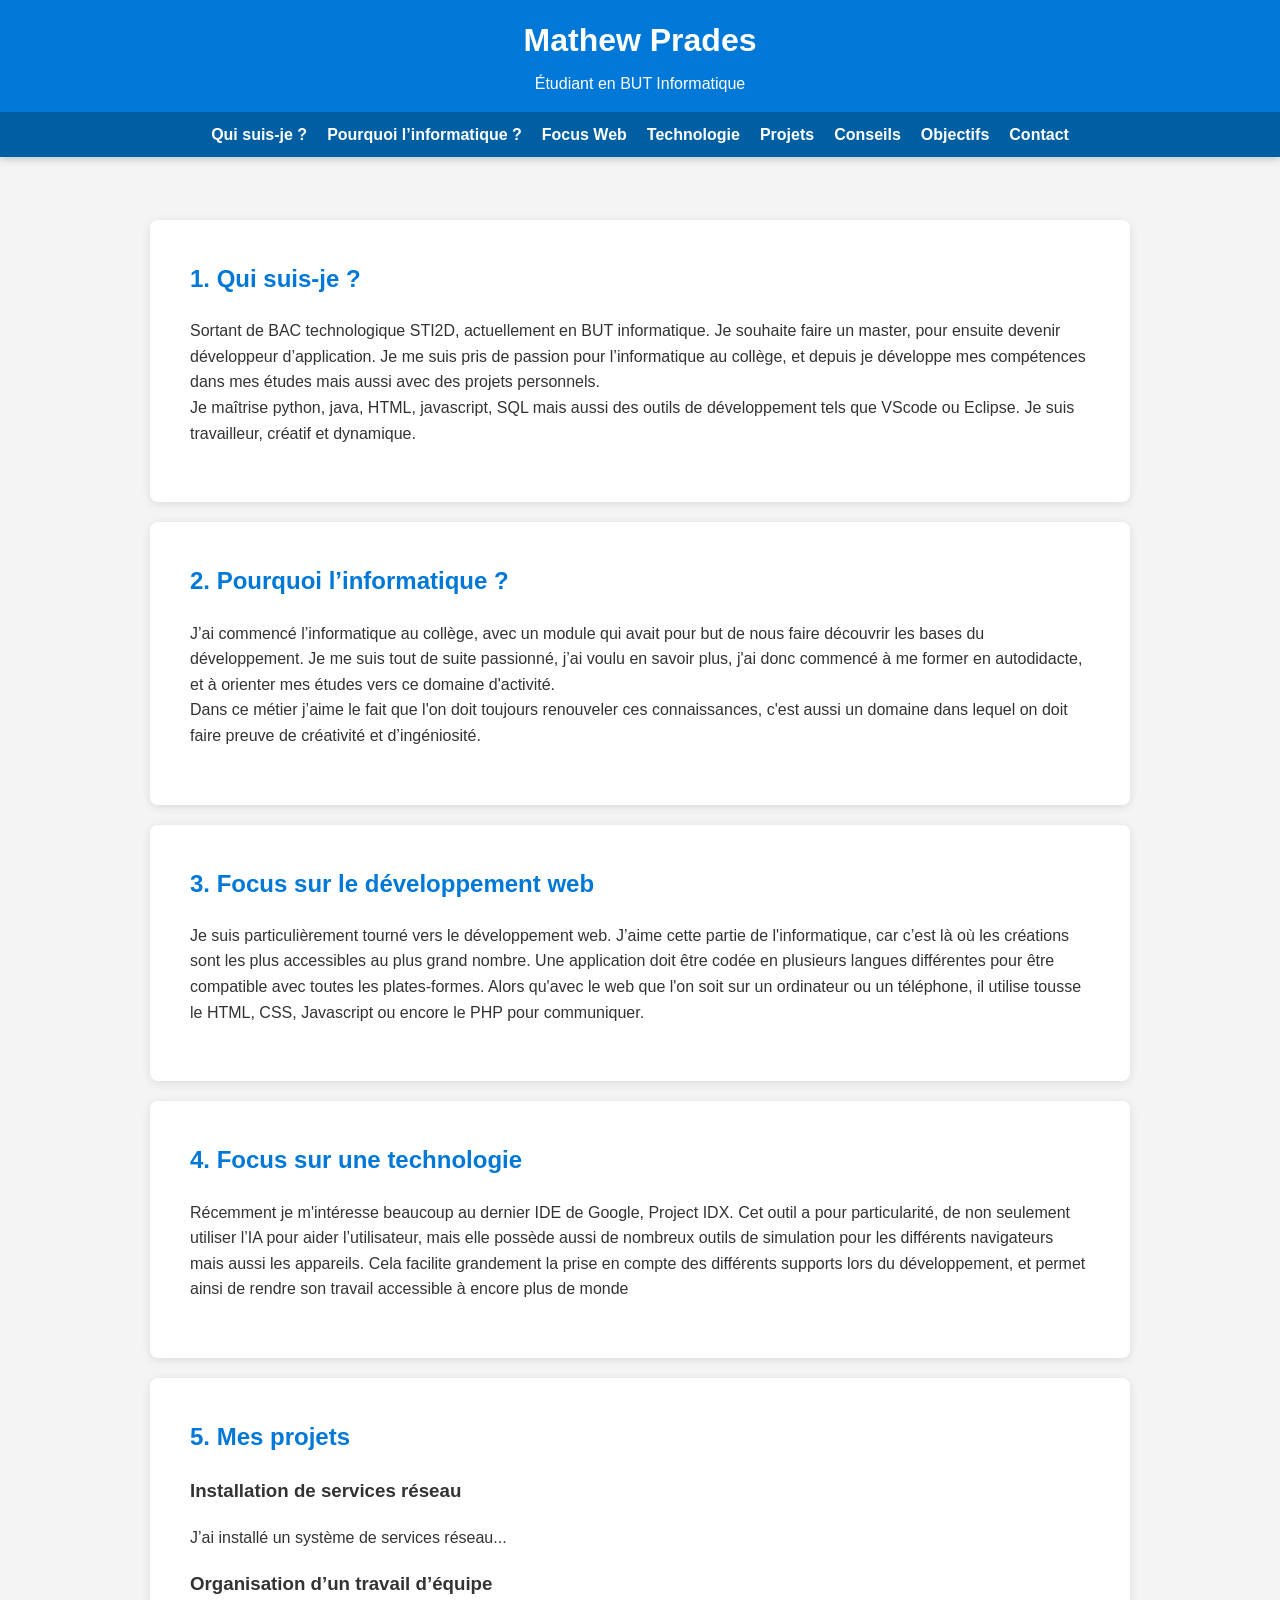
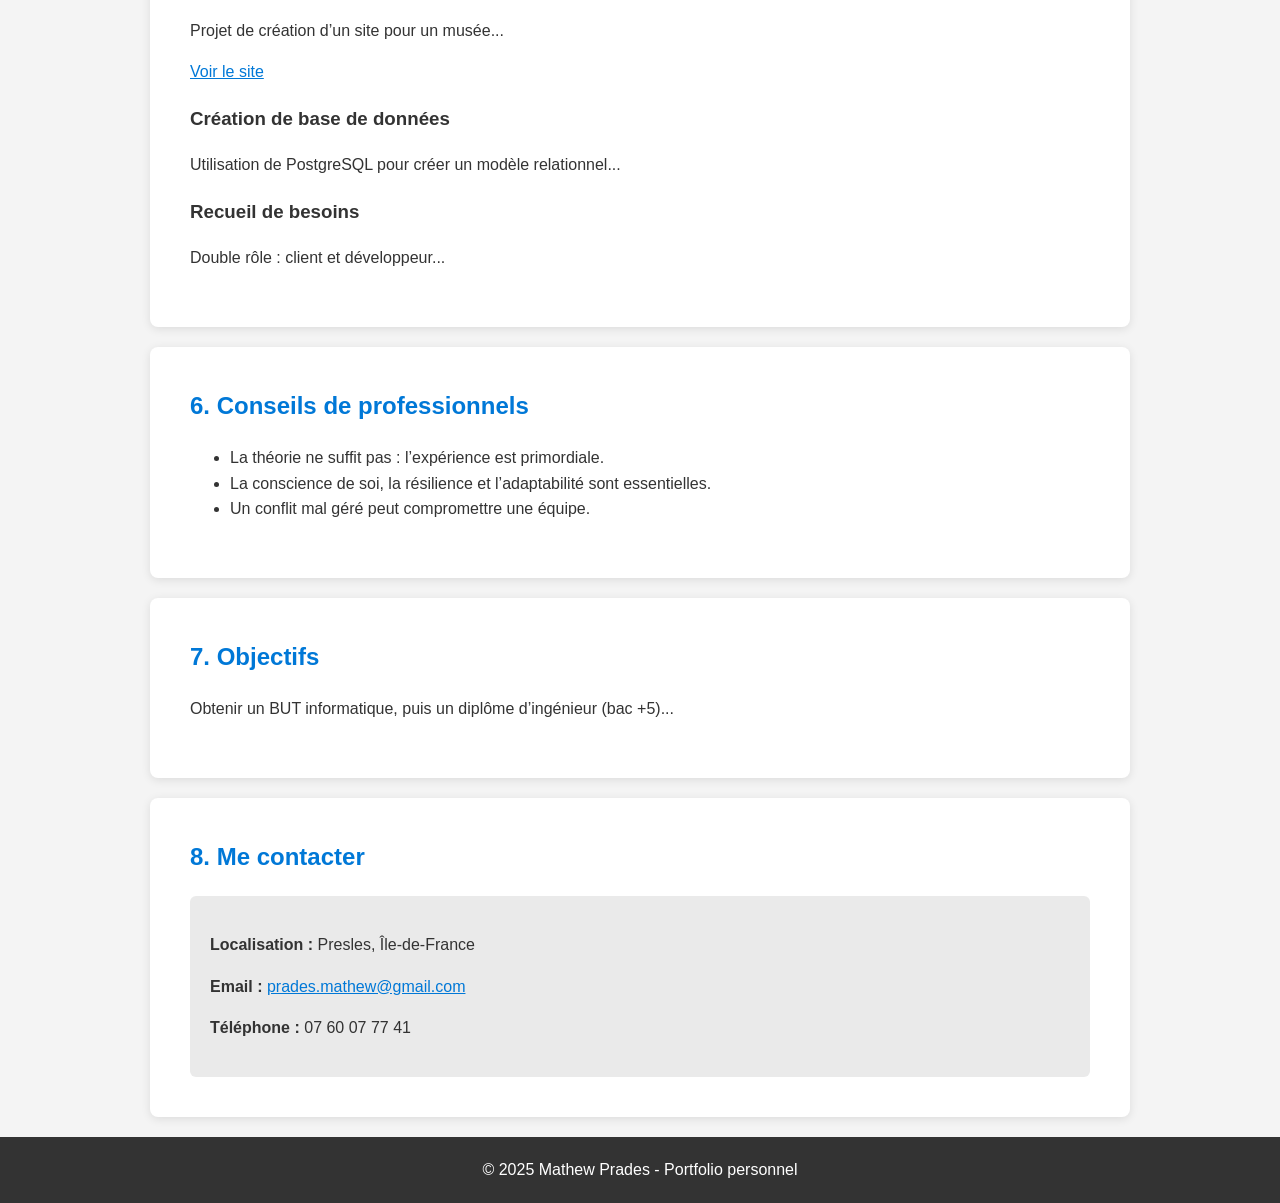
==== index.html @ 4c9b55fb "ajout de text complet" ====
<!DOCTYPE html>
<html lang="fr">
<head>
  <meta charset="UTF-8" />
  <meta name="viewport" content="width=device-width, initial-scale=1" />
  <title>Portfolio - Mathew Prades</title>
  <link rel="stylesheet" href="style.css" />
</head>
<body>

  <header>
    <div class="header-top">
      <h1>Mathew Prades</h1>
      <p>Étudiant en BUT Informatique</p>
      <button class="menu-toggle" aria-label="Menu">&#9776;</button>
    </div>

    <nav id="navbar">
      <ul>
        <li><a href="#qui">Qui suis-je ?</a></li>
        <li><a href="#pourquoi">Pourquoi l’informatique ?</a></li>
        <li><a href="#web">Focus Web</a></li>
        <li><a href="#tech">Technologie</a></li>
        <li><a href="#projets">Projets</a></li>
        <li><a href="#conseils">Conseils</a></li>
        <li><a href="#objectifs">Objectifs</a></li>
        <li><a href="#contact">Contact</a></li>
      </ul>
    </nav>
  </header>

  <main>
    <section id="qui">
      <h2>1. Qui suis-je ?</h2>
      <p>Sortant de BAC technologique STI2D, actuellement en BUT informatique. Je souhaite faire un
        master, pour ensuite devenir développeur d’application. Je me suis pris de passion pour l’informatique au
        collège, et depuis je développe mes compétences dans mes études mais aussi avec des projets personnels. <br>
        Je maîtrise python, java, HTML, javascript, SQL mais aussi des outils de développement tels que VScode
        ou Eclipse. Je suis travailleur, créatif et dynamique.
      </p>
    </section>

    <section id="pourquoi">
      <h2>2. Pourquoi l’informatique ?</h2>
      <p>J’ai commencé l’informatique au
        collège, avec un module qui avait
        pour but de nous faire découvrir les
        bases du développement. Je me suis
        tout de suite passionné, j’ai voulu en
        savoir plus, j'ai donc commencé à
        me former en autodidacte, et à
        orienter mes études vers ce domaine
        d'activité. <br>
        Dans ce métier j’aime le fait que l'on
        doit 
        toujours 
        renouveler 
        ces
        connaissances, c'est aussi un
        domaine dans lequel on doit faire
        preuve de créativité et d’ingéniosité.
      </p>
    </section>

    <section id="web">
      <h2>3. Focus sur le développement web</h2>
      <p> Je suis particulièrement tourné vers
        le développement web. J’aime cette
        partie de l'informatique, car c’est là
        où les créations sont les plus
        accessibles au plus grand nombre.
        Une application doit être codée en
        plusieurs langues différentes pour
        être compatible avec toutes les
        plates-formes. Alors qu'avec le web
        que l'on soit sur un ordinateur ou un
        téléphone, il utilise tousse le HTML,
        CSS, Javascript ou encore le PHP
        pour communiquer.
      </p>
    </section>

    <section id="tech">
      <h2>4. Focus sur une technologie</h2>
      <p>Récemment je m'intéresse beaucoup
        au dernier IDE de Google, Project
        IDX. Cet outil a pour particularité, de
        non seulement utiliser l’IA pour aider
        l’utilisateur, mais elle possède aussi
        de nombreux outils de simulation
        pour les différents navigateurs mais
        aussi les appareils. Cela facilite
        grandement la prise en compte des
        différents 
        supports 
        lors 
        du
        développement, et permet ainsi de
        rendre son travail accessible à
        encore plus de monde
      </p>
    </section>

    <section id="projets">
      <h2>5. Mes projets</h2>
      <h3>Installation de services réseau</h3>
      <p>J’ai installé un système de services réseau...</p>

      <h3>Organisation d’un travail d’équipe</h3>
      <p>Projet de création d’un site pour un musée...</p>
      <p><a href="https://drive.google.com/drive/folders/1Tl2NzquILUD08sYDD-82TFJaIE38S0dp?usp=drive_link" target="_blank">Voir le site</a></p>

      <h3>Création de base de données</h3>
      <p>Utilisation de PostgreSQL pour créer un modèle relationnel...</p>

      <h3>Recueil de besoins</h3>
      <p>Double rôle : client et développeur...</p>
    </section>

    <section id="conseils">
      <h2>6. Conseils de professionnels</h2>
      <ul>
        <li>La théorie ne suffit pas : l’expérience est primordiale.</li>
        <li>La conscience de soi, la résilience et l’adaptabilité sont essentielles.</li>
        <li>Un conflit mal géré peut compromettre une équipe.</li>
      </ul>
    </section>

    <section id="objectifs">
      <h2>7. Objectifs</h2>
      <p>Obtenir un BUT informatique, puis un diplôme d’ingénieur (bac +5)...</p>
    </section>

    <section id="contact">
      <h2>8. Me contacter</h2>
      <div class="contact">
        <p><strong>Localisation :</strong> Presles, Île-de-France</p>
        <p><strong>Email :</strong> <a href="mailto:prades.mathew@gmail.com">prades.mathew@gmail.com</a></p>
        <p><strong>Téléphone :</strong> 07 60 07 77 41</p>
      </div>
    </section>
  </main>

  <footer>
    &copy; 2025 Mathew Prades - Portfolio personnel
  </footer>

  <script src="script.js"></script>
</body>
</html>
---- style.css ----
/* Reset base */
body {
  font-family: 'Segoe UI', sans-serif;
  line-height: 1.6;
  margin: 0;
  padding: 0;
  background: #f4f4f4;
  color: #333;
}

/* Fixed header */
header {
  position: fixed;
  top: 0;
  left: 0;
  right: 0;
  background: #0078D7;
  color: white;
  z-index: 1000;
  box-shadow: 0 2px 8px rgba(0,0,0,0.2);
}

.header-top {
  padding: 15px 40px 5px;
  text-align: center;
}

header h1 {
  margin: 0;
  font-size: 2em;
}

header p {
  margin: 5px 0 10px;
  font-size: 1em;
}

/* Navigation */
nav {
  background: #005fa3;
  padding: 10px 0;
}

nav ul {
  list-style: none;
  margin: 0;
  padding: 0 40px;
  display: flex;
  flex-wrap: wrap;
  gap: 20px;
  justify-content: center;
}

nav ul li a {
  color: white;
  text-decoration: none;
  font-weight: bold;
}

/* Ensure space under fixed header */
main {
  padding-top: 200px;
}

/* Content Sections */
section {
  padding: 40px;
  background: white;
  margin: 20px auto;
  max-width: 900px;
  box-shadow: 0 2px 10px rgba(0,0,0,0.1);
  border-radius: 8px;
}

section h2 {
  color: #0078D7;
  margin-top: 0;
}

footer {
  text-align: center;
  padding: 20px;
  background: #333;
  color: white;
}

.contact {
  background: #eaeaea;
  padding: 20px;
  border-radius: 6px;
}

a {
  color: #0078D7;
}

/* Hamburger button */
.menu-toggle {
  display: none;
  background: none;
  color: white;
  font-size: 2em;
  border: none;
  cursor: pointer;
  position: absolute;
  right: 20px;
  top: 20px;
}

/* Version mobile */
@media (max-width: 768px) {
  .menu-toggle {
    display: block;
  }

  nav {
    display: none;
    flex-direction: column;
    background-color: #005fa3;
  }

  nav.open {
    display: block;
  }

  nav ul {
    flex-direction: column;
    align-items: flex-start;
    padding: 10px 20px;
    gap: 10px;
  }

  nav ul li {
    width: 100%;
  }

  nav ul li a {
    display: block;
    padding: 10px;
    width: 100%;
    border-bottom: 1px solid rgba(255,255,255,0.2);
  }

  main {
    padding-top: 110px; 
  }
}
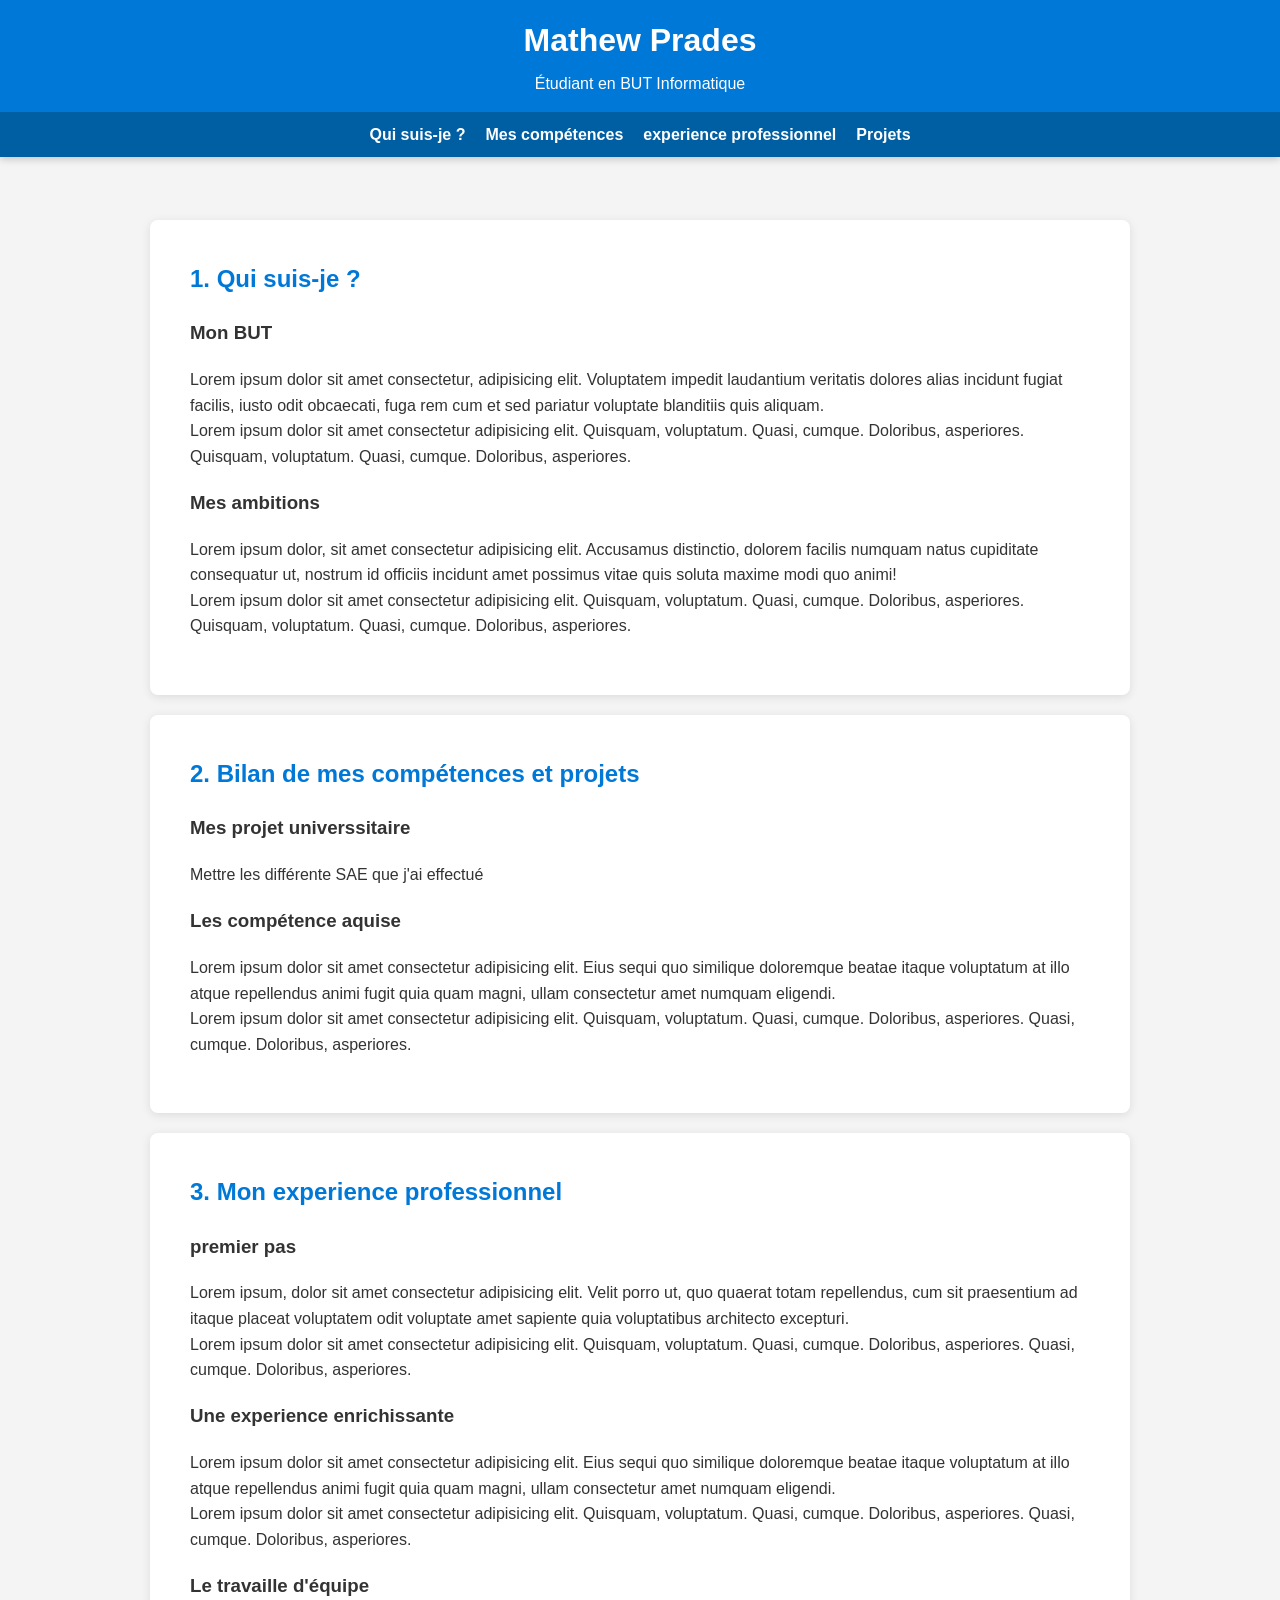
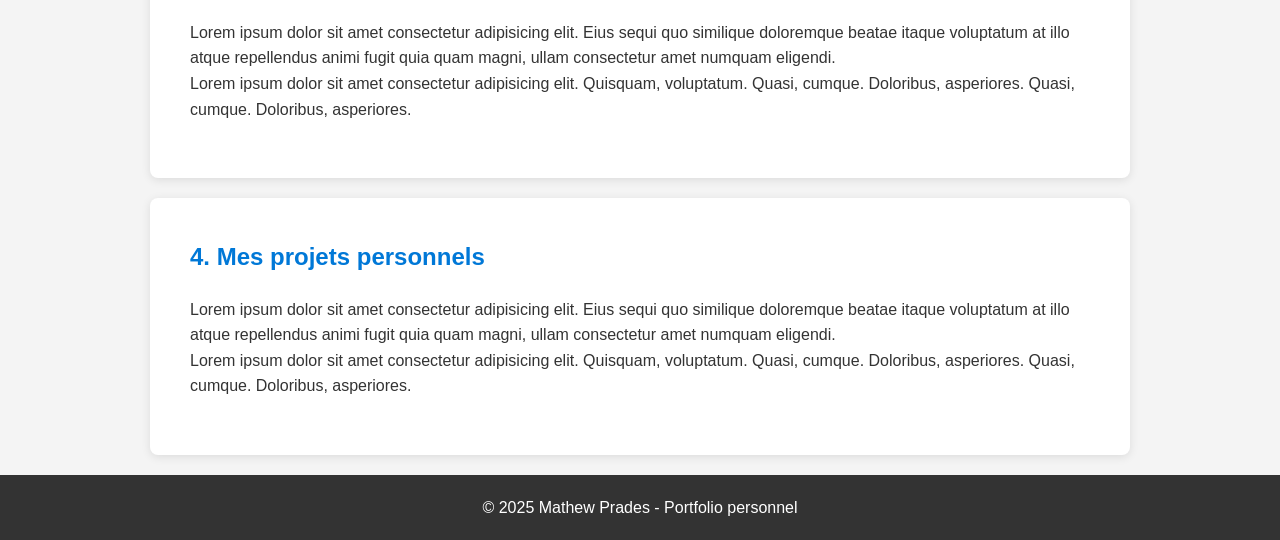
==== commit 4f7828ec: "création des section comme le portfolio" ====
--- a/index.html
+++ b/index.html
@@ -18,13 +18,9 @@
     <nav id="navbar">
       <ul>
         <li><a href="#qui">Qui suis-je ?</a></li>
-        <li><a href="#pourquoi">Pourquoi l’informatique ?</a></li>
-        <li><a href="#web">Focus Web</a></li>
-        <li><a href="#tech">Technologie</a></li>
+        <li><a href="#compétences">Mes compétences</a></li>
+        <li><a href="#pro">experience professionnel</a></li>
         <li><a href="#projets">Projets</a></li>
-        <li><a href="#conseils">Conseils</a></li>
-        <li><a href="#objectifs">Objectifs</a></li>
-        <li><a href="#contact">Contact</a></li>
       </ul>
     </nav>
   </header>
@@ -32,113 +28,63 @@
   <main>
     <section id="qui">
       <h2>1. Qui suis-je ?</h2>
-      <p>Sortant de BAC technologique STI2D, actuellement en BUT informatique. Je souhaite faire un
-        master, pour ensuite devenir développeur d’application. Je me suis pris de passion pour l’informatique au
-        collège, et depuis je développe mes compétences dans mes études mais aussi avec des projets personnels. <br>
-        Je maîtrise python, java, HTML, javascript, SQL mais aussi des outils de développement tels que VScode
-        ou Eclipse. Je suis travailleur, créatif et dynamique.
+      <h3>Mon BUT</h3>
+      <p>
+        Lorem ipsum dolor sit amet consectetur, adipisicing elit. Voluptatem impedit laudantium veritatis dolores alias incidunt fugiat facilis, iusto odit obcaecati, fuga rem cum et sed pariatur voluptate blanditiis quis aliquam.
+        <br>
+        Lorem ipsum dolor sit amet consectetur adipisicing elit. Quisquam, voluptatum. Quasi, cumque. Doloribus, asperiores. Quisquam, voluptatum. Quasi, cumque. Doloribus, asperiores.
+      </p>
+      <h3>Mes ambitions</h3>
+      <p>
+        Lorem ipsum dolor, sit amet consectetur adipisicing elit. Accusamus distinctio, dolorem facilis numquam natus cupiditate consequatur ut, nostrum id officiis incidunt amet possimus vitae quis soluta maxime modi quo animi!
+        <br>
+        Lorem ipsum dolor sit amet consectetur adipisicing elit. Quisquam, voluptatum. Quasi, cumque. Doloribus, asperiores. Quisquam, voluptatum. Quasi, cumque. Doloribus, asperiores.
       </p>
     </section>
 
-    <section id="pourquoi">
-      <h2>2. Pourquoi l’informatique ?</h2>
-      <p>J’ai commencé l’informatique au
-        collège, avec un module qui avait
-        pour but de nous faire découvrir les
-        bases du développement. Je me suis
-        tout de suite passionné, j’ai voulu en
-        savoir plus, j'ai donc commencé à
-        me former en autodidacte, et à
-        orienter mes études vers ce domaine
-        d'activité. <br>
-        Dans ce métier j’aime le fait que l'on
-        doit 
-        toujours 
-        renouveler 
-        ces
-        connaissances, c'est aussi un
-        domaine dans lequel on doit faire
-        preuve de créativité et d’ingéniosité.
+    <section id="compétences">
+      <h2>2. Bilan de mes compétences et projets</h2>
+      <h3>Mes projet universsitaire</h3>
+      <p>
+        Mettre les différente SAE que j'ai effectué
+      </p>
+      <h3>Les compétence aquise</h3>
+      <p>
+        Lorem ipsum dolor sit amet consectetur adipisicing elit. Eius sequi quo similique doloremque beatae itaque voluptatum at illo atque repellendus animi fugit quia quam magni, ullam consectetur amet numquam eligendi.
+        <br>
+        Lorem ipsum dolor sit amet consectetur adipisicing elit. Quisquam, voluptatum. Quasi, cumque. Doloribus, asperiores. Quasi, cumque. Doloribus, asperiores.
       </p>
     </section>
 
-    <section id="web">
-      <h2>3. Focus sur le développement web</h2>
-      <p> Je suis particulièrement tourné vers
-        le développement web. J’aime cette
-        partie de l'informatique, car c’est là
-        où les créations sont les plus
-        accessibles au plus grand nombre.
-        Une application doit être codée en
-        plusieurs langues différentes pour
-        être compatible avec toutes les
-        plates-formes. Alors qu'avec le web
-        que l'on soit sur un ordinateur ou un
-        téléphone, il utilise tousse le HTML,
-        CSS, Javascript ou encore le PHP
-        pour communiquer.
+    <section id="pro">
+      <h2>3. Mon experience professionnel</h2>
+      <h3>premier pas</h3>
+      <p>
+        Lorem ipsum, dolor sit amet consectetur adipisicing elit. Velit porro ut, quo quaerat totam repellendus, cum sit praesentium ad itaque placeat voluptatem odit voluptate amet sapiente quia voluptatibus architecto excepturi.
+        <br>
+        Lorem ipsum dolor sit amet consectetur adipisicing elit. Quisquam, voluptatum. Quasi, cumque. Doloribus, asperiores. Quasi, cumque. Doloribus, asperiores.
       </p>
-    </section>
-
-    <section id="tech">
-      <h2>4. Focus sur une technologie</h2>
-      <p>Récemment je m'intéresse beaucoup
-        au dernier IDE de Google, Project
-        IDX. Cet outil a pour particularité, de
-        non seulement utiliser l’IA pour aider
-        l’utilisateur, mais elle possède aussi
-        de nombreux outils de simulation
-        pour les différents navigateurs mais
-        aussi les appareils. Cela facilite
-        grandement la prise en compte des
-        différents 
-        supports 
-        lors 
-        du
-        développement, et permet ainsi de
-        rendre son travail accessible à
-        encore plus de monde
+      <h3>Une experience enrichissante</h3>
+      <p>
+        Lorem ipsum dolor sit amet consectetur adipisicing elit. Eius sequi quo similique doloremque beatae itaque voluptatum at illo atque repellendus animi fugit quia quam magni, ullam consectetur amet numquam eligendi.
+        <br>
+        Lorem ipsum dolor sit amet consectetur adipisicing elit. Quisquam, voluptatum. Quasi, cumque. Doloribus, asperiores. Quasi, cumque. Doloribus, asperiores.
+      </p>
+      <h3>Le travaille d'équipe</h3>
+      <p>
+        Lorem ipsum dolor sit amet consectetur adipisicing elit. Eius sequi quo similique doloremque beatae itaque voluptatum at illo atque repellendus animi fugit quia quam magni, ullam consectetur amet numquam eligendi.
+        <br>
+        Lorem ipsum dolor sit amet consectetur adipisicing elit. Quisquam, voluptatum. Quasi, cumque. Doloribus, asperiores. Quasi, cumque. Doloribus, asperiores.
       </p>
     </section>
 
     <section id="projets">
-      <h2>5. Mes projets</h2>
-      <h3>Installation de services réseau</h3>
-      <p>J’ai installé un système de services réseau...</p>
-
-      <h3>Organisation d’un travail d’équipe</h3>
-      <p>Projet de création d’un site pour un musée...</p>
-      <p><a href="https://drive.google.com/drive/folders/1Tl2NzquILUD08sYDD-82TFJaIE38S0dp?usp=drive_link" target="_blank">Voir le site</a></p>
-
-      <h3>Création de base de données</h3>
-      <p>Utilisation de PostgreSQL pour créer un modèle relationnel...</p>
-
-      <h3>Recueil de besoins</h3>
-      <p>Double rôle : client et développeur...</p>
-    </section>
-
-    <section id="conseils">
-      <h2>6. Conseils de professionnels</h2>
-      <ul>
-        <li>La théorie ne suffit pas : l’expérience est primordiale.</li>
-        <li>La conscience de soi, la résilience et l’adaptabilité sont essentielles.</li>
-        <li>Un conflit mal géré peut compromettre une équipe.</li>
-      </ul>
-    </section>
-
-    <section id="objectifs">
-      <h2>7. Objectifs</h2>
-      <p>Obtenir un BUT informatique, puis un diplôme d’ingénieur (bac +5)...</p>
-    </section>
-
-    <section id="contact">
-      <h2>8. Me contacter</h2>
-      <div class="contact">
-        <p><strong>Localisation :</strong> Presles, Île-de-France</p>
-        <p><strong>Email :</strong> <a href="mailto:prades.mathew@gmail.com">prades.mathew@gmail.com</a></p>
-        <p><strong>Téléphone :</strong> 07 60 07 77 41</p>
-      </div>
-    </section>
+      <h2>4. Mes projets personnels</h2>
+      <p>
+        Lorem ipsum dolor sit amet consectetur adipisicing elit. Eius sequi quo similique doloremque beatae itaque voluptatum at illo atque repellendus animi fugit quia quam magni, ullam consectetur amet numquam eligendi.
+        <br>
+        Lorem ipsum dolor sit amet consectetur adipisicing elit. Quisquam, voluptatum. Quasi, cumque. Doloribus, asperiores. Quasi, cumque. Doloribus, asperiores.
+      </p>
   </main>
 
   <footer>
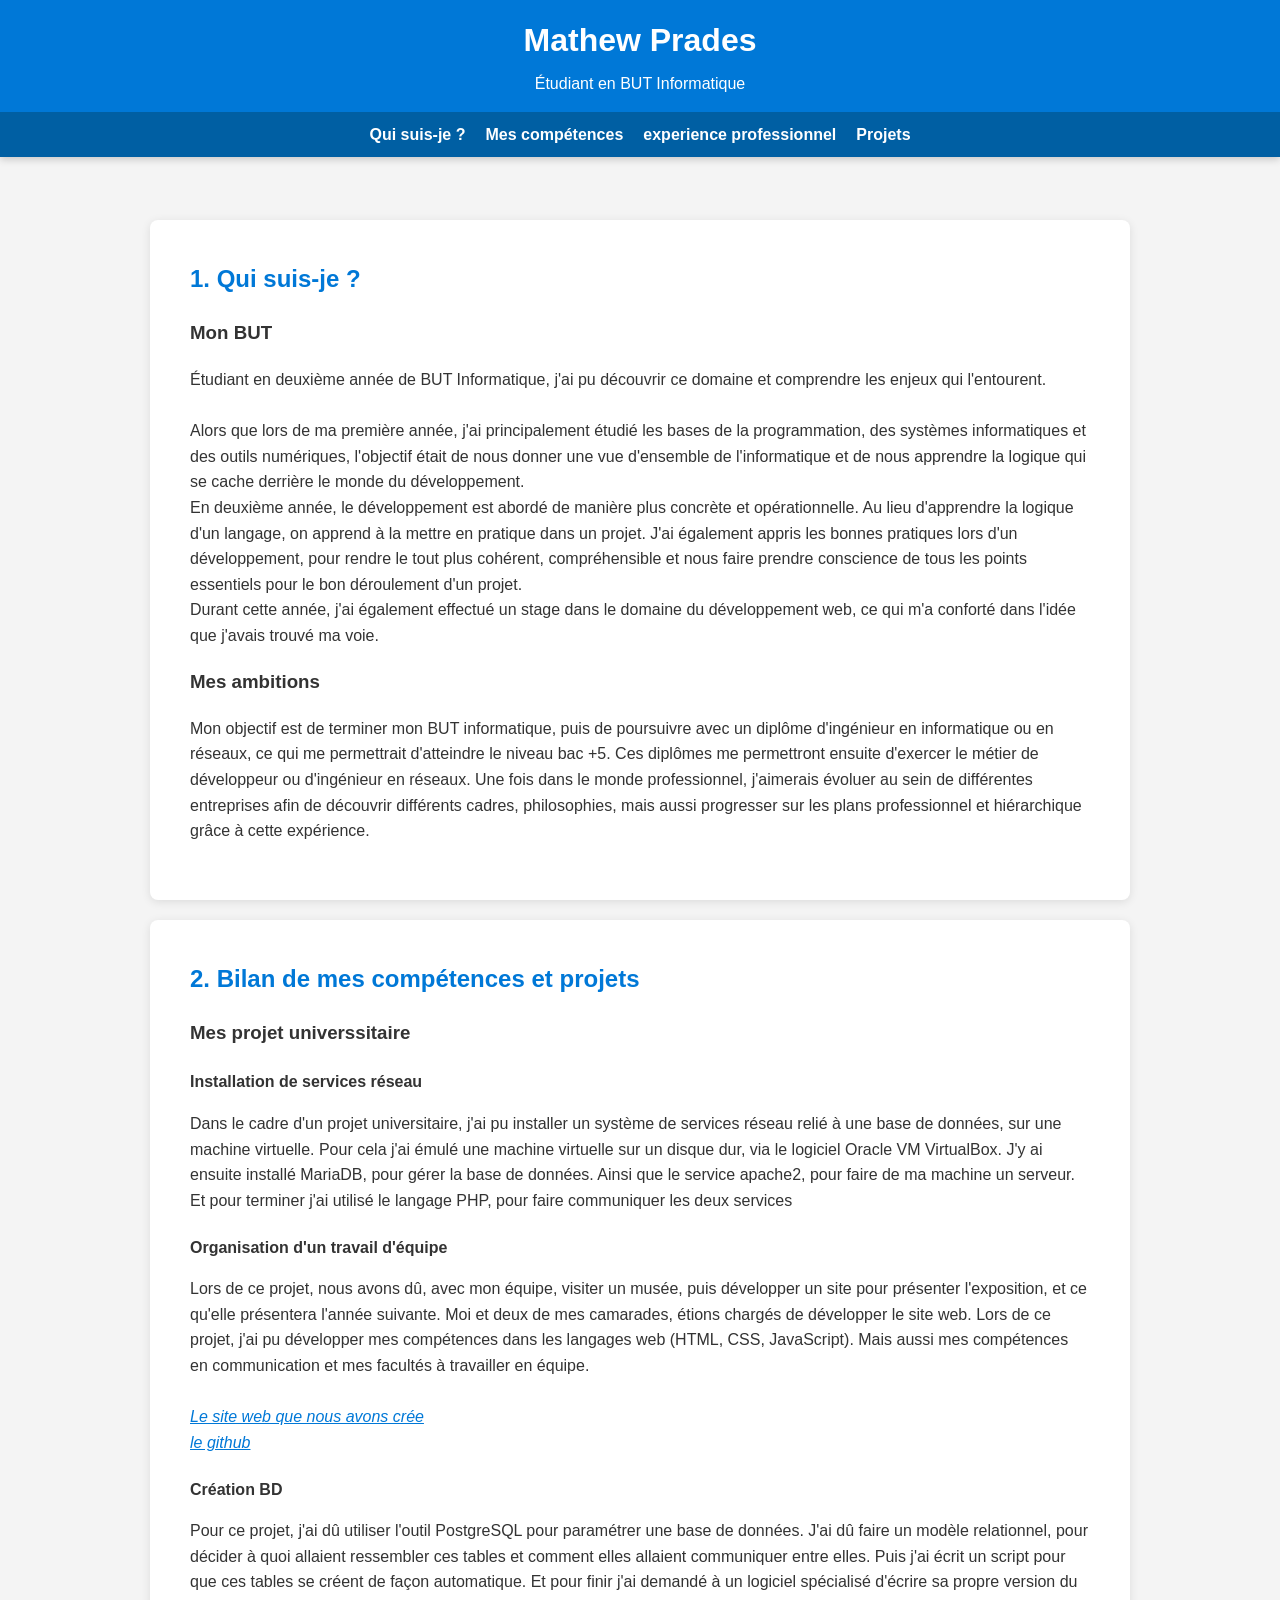
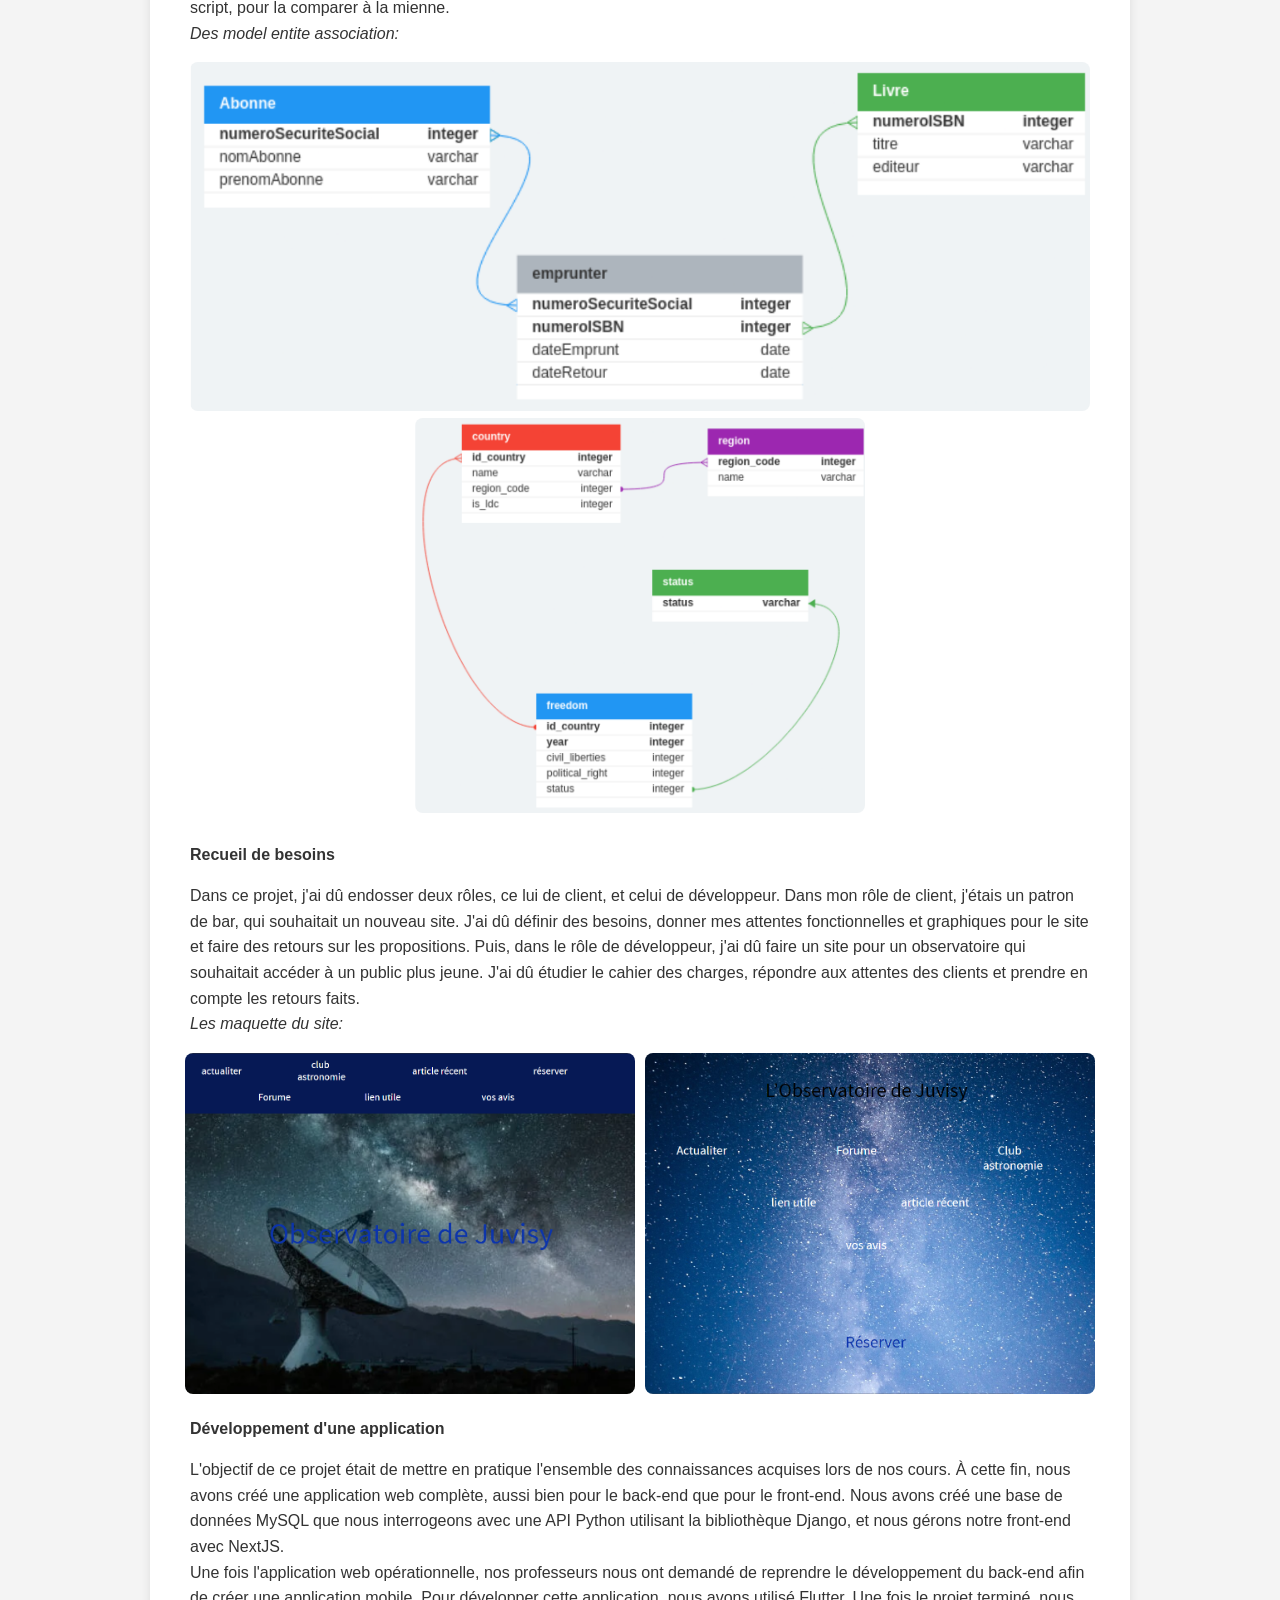
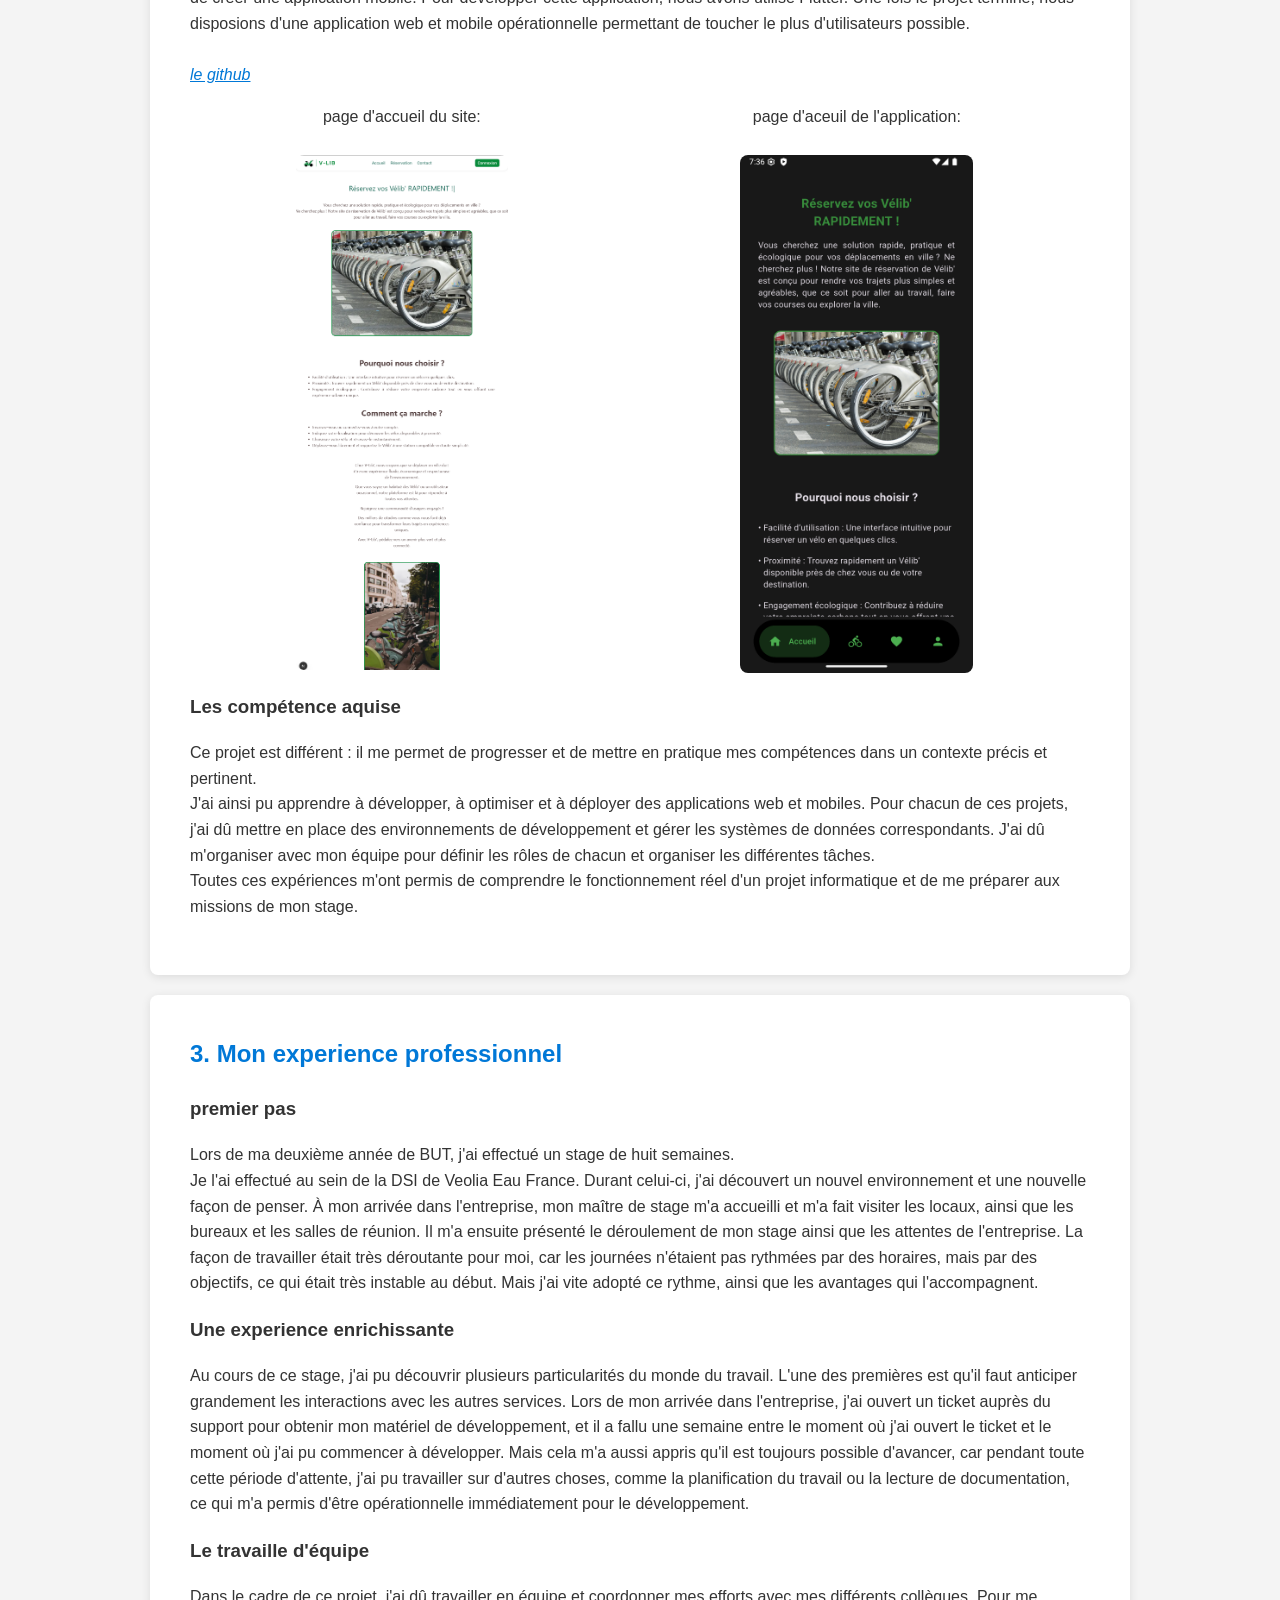
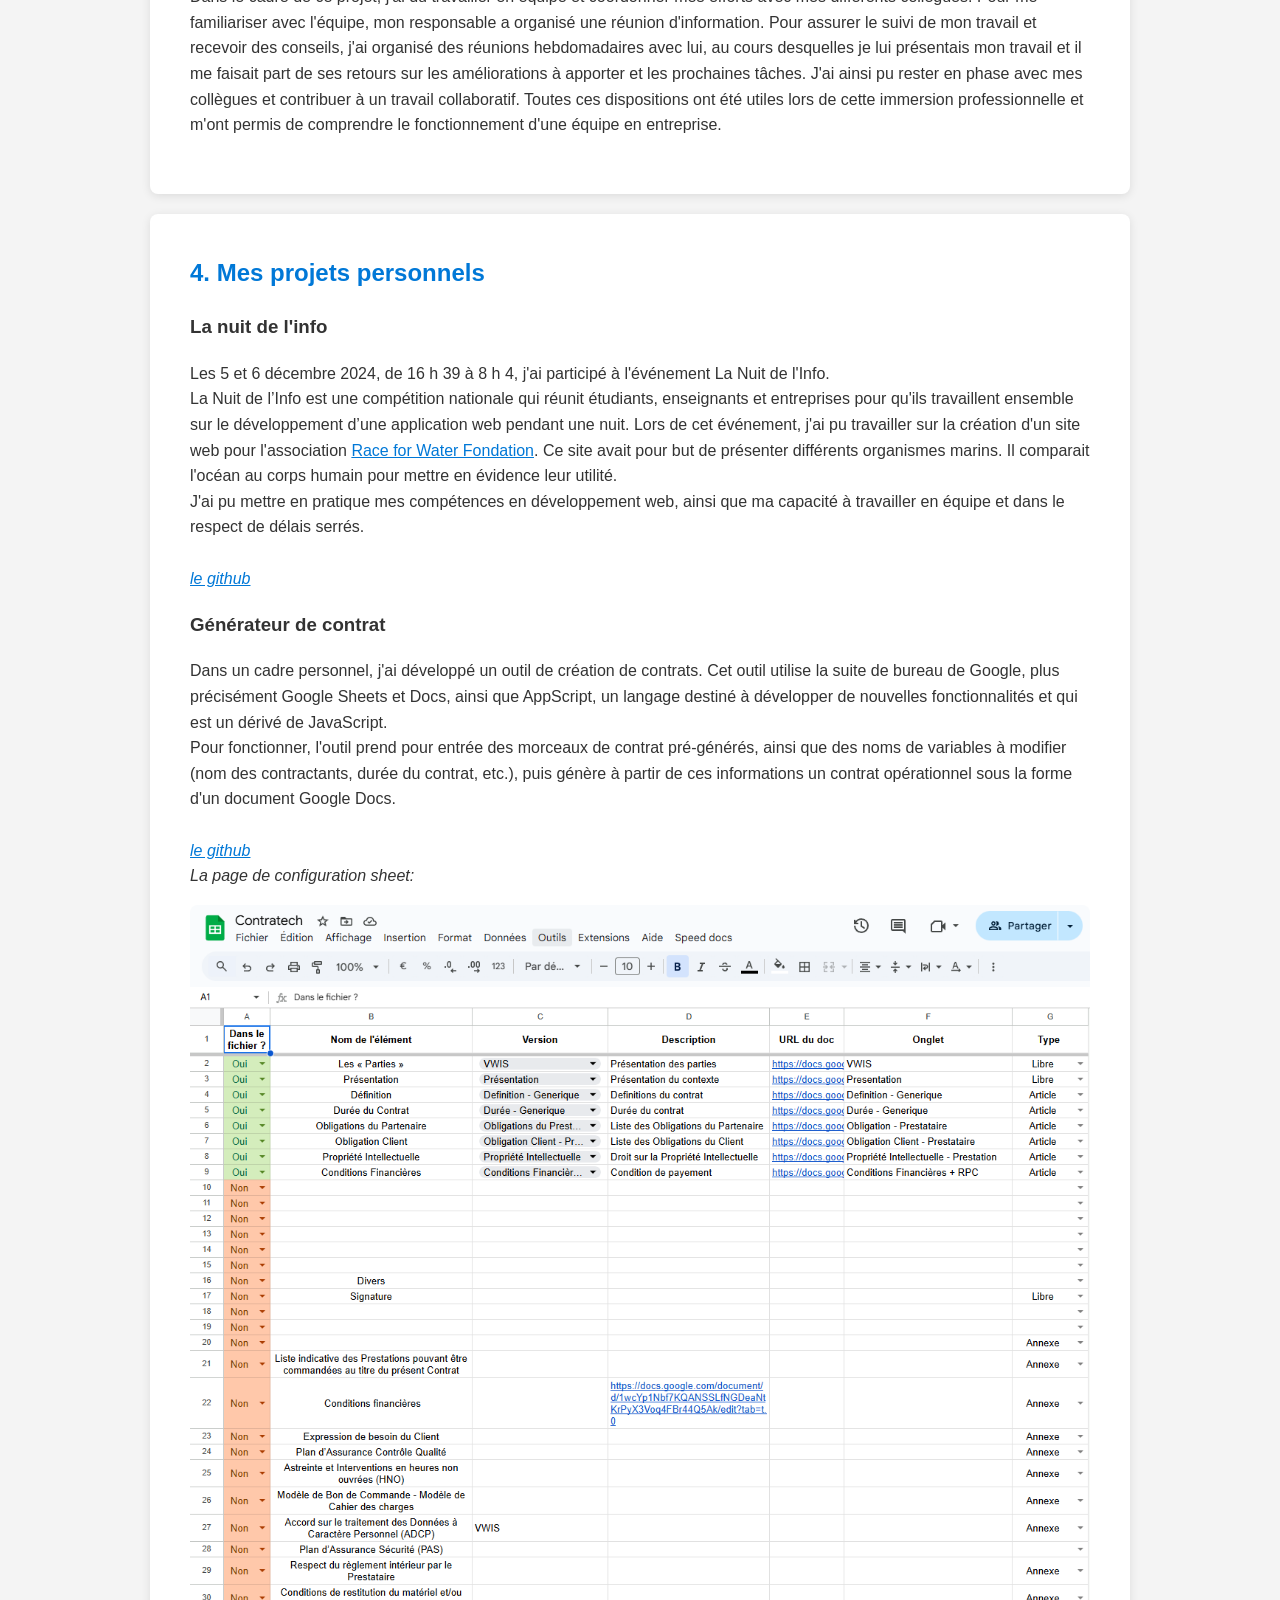
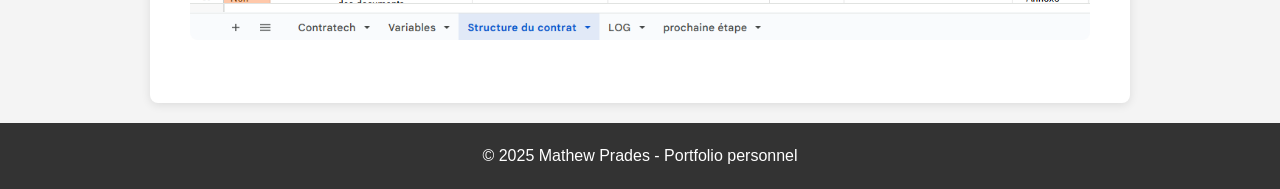
==== commit 8d079d2c: "contenut des section" ====
--- a/index.html
+++ b/index.html
@@ -17,10 +17,10 @@
 
     <nav id="navbar">
       <ul>
-        <li><a href="#qui">Qui suis-je ?</a></li>
-        <li><a href="#compétences">Mes compétences</a></li>
-        <li><a href="#pro">experience professionnel</a></li>
-        <li><a href="#projets">Projets</a></li>
+        <li><a class="nav-link" href="#qui">Qui suis-je ?</a></li>
+        <li><a class="nav-link" href="#compétences">Mes compétences</a></li>
+        <li><a class="nav-link" href="#pro">experience professionnel</a></li>
+        <li><a class="nav-link" href="#projets">Projets</a></li>
       </ul>
     </nav>
   </header>
@@ -28,31 +28,208 @@
   <main>
     <section id="qui">
       <h2>1. Qui suis-je ?</h2>
+
       <h3>Mon BUT</h3>
       <p>
-        Lorem ipsum dolor sit amet consectetur, adipisicing elit. Voluptatem impedit laudantium veritatis dolores alias incidunt fugiat facilis, iusto odit obcaecati, fuga rem cum et sed pariatur voluptate blanditiis quis aliquam.
-        <br>
-        Lorem ipsum dolor sit amet consectetur adipisicing elit. Quisquam, voluptatum. Quasi, cumque. Doloribus, asperiores. Quisquam, voluptatum. Quasi, cumque. Doloribus, asperiores.
-      </p>
+        Étudiant en deuxième année de BUT Informatique,
+        j'ai pu découvrir ce domaine et comprendre les
+        enjeux qui l'entourent.
+        <br>
+        <br>
+        Alors que lors de ma première année, j'ai
+        principalement étudié les bases de la
+        programmation, des systèmes informatiques
+        et des outils numériques, l'objectif était
+        de nous donner une vue d'ensemble de l'informatique
+        et de nous apprendre la logique qui se cache
+        derrière le monde du développement.
+        <br>
+        En deuxième année, le développement est
+        abordé de manière plus concrète et opérationnelle. 
+        Au lieu d'apprendre la logique d'un langage, on
+        apprend à la mettre en pratique dans un projet.
+        J'ai également appris les bonnes pratiques lors
+        d'un développement, pour rendre le tout plus
+        cohérent, compréhensible et nous faire prendre
+        conscience de tous les points essentiels pour
+        le bon déroulement d'un projet.
+        <br>
+        Durant cette année, j'ai également effectué un
+        stage dans le domaine du développement web, ce
+        qui m'a conforté dans l'idée que j'avais trouvé
+        ma voie.
+      </p>
+
       <h3>Mes ambitions</h3>
       <p>
-        Lorem ipsum dolor, sit amet consectetur adipisicing elit. Accusamus distinctio, dolorem facilis numquam natus cupiditate consequatur ut, nostrum id officiis incidunt amet possimus vitae quis soluta maxime modi quo animi!
-        <br>
-        Lorem ipsum dolor sit amet consectetur adipisicing elit. Quisquam, voluptatum. Quasi, cumque. Doloribus, asperiores. Quisquam, voluptatum. Quasi, cumque. Doloribus, asperiores.
+        Mon objectif est de terminer mon BUT informatique,
+        puis de poursuivre avec un diplôme d'ingénieur en
+        informatique ou en réseaux, ce qui me permettrait
+        d'atteindre le niveau bac +5. Ces diplômes me
+        permettront ensuite d'exercer le métier de
+        développeur ou d'ingénieur en réseaux. Une fois
+        dans le monde professionnel, j'aimerais évoluer
+        au sein de différentes entreprises afin de découvrir
+        différents cadres, philosophies, mais aussi
+        progresser sur les plans professionnel et
+        hiérarchique grâce à cette expérience.
       </p>
     </section>
 
     <section id="compétences">
       <h2>2. Bilan de mes compétences et projets</h2>
+
       <h3>Mes projet universsitaire</h3>
-      <p>
-        Mettre les différente SAE que j'ai effectué
-      </p>
+
+      <h4>Installation de services réseau</h4>
+      <p>
+        Dans le cadre d'un projet
+        universitaire, j'ai pu installer un
+        système de services réseau relié à
+        une base de données, sur une
+        machine virtuelle. Pour cela j'ai
+        émulé une machine virtuelle sur un
+        disque dur, via le logiciel Oracle
+        VM VirtualBox. J'y ai ensuite installé
+        MariaDB, pour gérer la base de
+        données. Ainsi que le service
+        apache2, pour faire de ma machine
+        un serveur. Et pour terminer j'ai
+        utilisé le langage PHP, pour faire
+        communiquer les deux services
+      </p>
+
+      <h4>Organisation d'un travail d'équipe</h4>
+      <p>
+        Lors de ce projet, nous avons dû,
+        avec mon équipe, visiter un musée,
+        puis développer un site pour
+        présenter l'exposition, et ce qu'elle
+        présentera l'année suivante.
+        Moi et deux de mes camarades,
+        étions chargés de développer le
+        site web. Lors de ce projet, j'ai pu
+        développer mes compétences
+        dans les langages web (HTML,
+        CSS, JavaScript). Mais aussi mes
+        compétences en communication
+        et mes facultés à travailler en
+        équipe.
+        <br>
+        <br>
+        <a href="https://12300238.github.io/SAE-206/"><i>Le site web que nous avons crée</i></a>
+        <br>
+        <a href="https://github.com/12300238/SAE-206"><i>le github</i></a>
+      </p>
+
+      <h4>Création BD</h4>
+      <p>
+        Pour ce projet, j'ai dû utiliser l'outil
+        PostgreSQL pour paramétrer une
+        base de données. J'ai dû faire un
+        modèle relationnel, pour décider à
+        quoi allaient ressembler ces
+        tables et comment elles allaient
+        communiquer entre elles. Puis j'ai
+        écrit un script pour que ces tables
+        se créent de façon automatique.
+        Et pour finir j'ai demandé à un
+        logiciel spécialisé d'écrire sa
+        propre version du script, pour la
+        comparer à la mienne.
+        <br>
+        <i>Des model entite association:</i>
+        <div class="images_suivit">
+          <img src="public/SAE3_1.png" alt="model entité association 1">
+          <img id="img_spe_1" src="public/SAE3_2.png" alt="model entité association 2">
+        </div>
+      </p>
+
+      <h4>Recueil de besoins</h4>
+      <p>
+        Dans ce projet, j'ai dû endosser deux
+        rôles, ce lui de client, et celui de
+        développeur.
+        Dans mon rôle de client, j'étais un
+        patron de bar, qui souhaitait un
+        nouveau site. J'ai dû définir des
+        besoins, donner mes attentes
+        fonctionnelles et graphiques pour le
+        site et faire des retours sur les
+        propositions. Puis, dans le rôle de
+        développeur, j'ai dû faire un site
+        pour un observatoire qui souhaitait
+        accéder à un public plus jeune. J'ai
+        dû étudier le cahier des charges,
+        répondre aux attentes des clients et
+        prendre en compte les retours faits.
+        <br>
+        <i>Les maquette du site:</i>
+        <div class="images_coller">
+          <img src="public/SAE4_1.png" alt="page d'accueil V1">
+          <img src="public/SAE4_2.png" alt="page d'accueil V2">
+        </div>
+      </p>
+
+      <h4>Développement d'une application</h4>
+      <p>
+        L'objectif de ce projet était de mettre
+        en pratique l'ensemble des connaissances
+        acquises lors de nos cours. À cette fin,
+        nous avons créé une application web
+        complète, aussi bien pour le back-end
+        que pour le front-end. Nous avons créé
+        une base de données MySQL que nous
+        interrogeons avec une API Python utilisant
+        la bibliothèque Django, et nous gérons
+        notre front-end avec NextJS.
+        <br>
+        Une fois l'application web opérationnelle,
+        nos professeurs nous ont demandé de
+        reprendre le développement du back-end
+        afin de créer une application mobile. Pour
+        développer cette application, nous avons
+        utilisé Flutter. Une fois le projet
+        terminé, nous disposions d'une
+        application web et mobile opérationnelle
+        permettant de toucher le plus d'utilisateurs
+        possible.
+        <br>
+        <br>
+        <a href="https://github.com/NoWauu/V-lib"><i>le github</i></a>
+        <div class="images_coller">
+          <div class="image_mobile">
+            <span>page d'accueil du site:</span>
+            <br>
+            <img src="public/SAE5_1.png" alt="page d'accueil">
+          </div>
+          <div class="image_mobile">
+            <span>page d'aceuil de l'application:</span>
+            <br>
+            <img src="public/SAE5_2.png" alt="page d'accueil">
+          </div>
+        </div>
+      </p>
+
       <h3>Les compétence aquise</h3>
       <p>
-        Lorem ipsum dolor sit amet consectetur adipisicing elit. Eius sequi quo similique doloremque beatae itaque voluptatum at illo atque repellendus animi fugit quia quam magni, ullam consectetur amet numquam eligendi.
-        <br>
-        Lorem ipsum dolor sit amet consectetur adipisicing elit. Quisquam, voluptatum. Quasi, cumque. Doloribus, asperiores. Quasi, cumque. Doloribus, asperiores.
+        Ce projet est différent : il me permet de
+        progresser et de mettre en pratique mes
+        compétences dans un contexte précis et pertinent.
+        <br>
+        J'ai ainsi pu apprendre à développer, à
+        optimiser et à déployer des applications
+        web et mobiles. Pour chacun de ces projets,
+        j'ai dû mettre en place des environnements
+        de développement et gérer les systèmes de
+        données correspondants. J'ai dû m'organiser
+        avec mon équipe pour définir les rôles de
+        chacun et organiser les différentes tâches.
+        <br>
+        Toutes ces expériences m'ont permis de
+        comprendre le fonctionnement réel d'un
+        projet informatique et de me préparer
+        aux missions de mon stage.
       </p>
     </section>
 
@@ -60,30 +237,121 @@
       <h2>3. Mon experience professionnel</h2>
       <h3>premier pas</h3>
       <p>
-        Lorem ipsum, dolor sit amet consectetur adipisicing elit. Velit porro ut, quo quaerat totam repellendus, cum sit praesentium ad itaque placeat voluptatem odit voluptate amet sapiente quia voluptatibus architecto excepturi.
-        <br>
-        Lorem ipsum dolor sit amet consectetur adipisicing elit. Quisquam, voluptatum. Quasi, cumque. Doloribus, asperiores. Quasi, cumque. Doloribus, asperiores.
-      </p>
+        Lors de ma deuxième année de BUT, j'ai
+        effectué un stage de huit semaines.
+        <br>
+        Je l'ai effectué au sein de la DSI de
+        Veolia Eau France. Durant celui-ci,
+        j'ai découvert un nouvel environnement
+        et une nouvelle façon de penser. À mon
+        arrivée dans l'entreprise, mon maître
+        de stage m'a accueilli et m'a fait
+        visiter les locaux, ainsi que les bureaux
+        et les salles de réunion. Il m'a ensuite
+        présenté le déroulement de mon stage
+        ainsi que les attentes de l'entreprise.
+        La façon de travailler était très
+        déroutante pour moi, car les journées
+        n'étaient pas rythmées par des horaires,
+        mais par des objectifs, ce qui était très
+        instable au début. Mais j'ai vite adopté
+        ce rythme, ainsi que les avantages qui
+        l'accompagnent.
+      </p>
+
       <h3>Une experience enrichissante</h3>
       <p>
-        Lorem ipsum dolor sit amet consectetur adipisicing elit. Eius sequi quo similique doloremque beatae itaque voluptatum at illo atque repellendus animi fugit quia quam magni, ullam consectetur amet numquam eligendi.
-        <br>
-        Lorem ipsum dolor sit amet consectetur adipisicing elit. Quisquam, voluptatum. Quasi, cumque. Doloribus, asperiores. Quasi, cumque. Doloribus, asperiores.
-      </p>
+        Au cours de ce stage, j'ai pu découvrir
+        plusieurs particularités du monde du travail.
+        L'une des premières est qu'il faut anticiper
+        grandement les interactions avec les autres
+        services. Lors de mon arrivée dans l'entreprise,
+        j'ai ouvert un ticket auprès du support pour
+        obtenir mon matériel de développement, et il a
+        fallu une semaine entre le moment où j'ai ouvert
+        le ticket et le moment où j'ai pu commencer à
+        développer. Mais cela m'a aussi appris qu'il est
+        toujours possible d'avancer, car pendant toute
+        cette période d'attente, j'ai pu travailler sur
+        d'autres choses, comme la planification du
+        travail ou la lecture de documentation, ce qui
+        m'a permis d'être opérationnelle immédiatement
+        pour le développement.
+      </p>
+
       <h3>Le travaille d'équipe</h3>
       <p>
-        Lorem ipsum dolor sit amet consectetur adipisicing elit. Eius sequi quo similique doloremque beatae itaque voluptatum at illo atque repellendus animi fugit quia quam magni, ullam consectetur amet numquam eligendi.
-        <br>
-        Lorem ipsum dolor sit amet consectetur adipisicing elit. Quisquam, voluptatum. Quasi, cumque. Doloribus, asperiores. Quasi, cumque. Doloribus, asperiores.
+        Dans le cadre de ce projet, j'ai dû travailler
+        en équipe et coordonner mes efforts avec mes
+        différents collègues. Pour me familiariser avec
+        l'équipe, mon responsable a organisé une réunion
+        d'information. Pour assurer le suivi de mon
+        travail et recevoir des conseils, j'ai organisé
+        des réunions hebdomadaires avec lui, au cours
+        desquelles je lui présentais mon travail et il
+        me faisait part de ses retours sur les améliorations
+        à apporter et les prochaines tâches. J'ai ainsi
+        pu rester en phase avec mes collègues et contribuer
+        à un travail collaboratif. Toutes ces dispositions
+        ont été utiles lors de cette immersion
+        professionnelle et m'ont permis de comprendre le
+        fonctionnement d'une équipe en entreprise.
       </p>
     </section>
 
     <section id="projets">
       <h2>4. Mes projets personnels</h2>
-      <p>
-        Lorem ipsum dolor sit amet consectetur adipisicing elit. Eius sequi quo similique doloremque beatae itaque voluptatum at illo atque repellendus animi fugit quia quam magni, ullam consectetur amet numquam eligendi.
-        <br>
-        Lorem ipsum dolor sit amet consectetur adipisicing elit. Quisquam, voluptatum. Quasi, cumque. Doloribus, asperiores. Quasi, cumque. Doloribus, asperiores.
+
+      <h3>La nuit de l'info</h3>
+      <p>
+        Les 5 et 6 décembre 2024, de 16 h 39 à 8 h 4,
+        j'ai participé à l'événement La Nuit de l'Info.
+        <br>
+        La Nuit de l’Info est une compétition nationale
+        qui réunit étudiants, enseignants et entreprises
+        pour qu'ils travaillent ensemble sur le développement
+        d’une application web pendant une nuit. Lors de cet
+        événement, j'ai pu travailler sur la création d'un
+        site web pour l'association 
+        <a href="https://www.raceforwater.org">Race for Water Fondation</a>.
+        Ce site avait pour but de présenter différents organismes marins.
+        Il comparait l'océan au corps humain pour mettre en évidence
+        leur utilité.
+        <br>
+        J'ai pu mettre en pratique mes compétences en
+        développement web, ainsi que ma capacité à travailler
+        en équipe et dans le respect de délais serrés.
+        <br>
+        <br>
+        <a href="https://github.com/NoWauu/NDI2024"><i>le github</i></a>
+      </p>
+
+      <h3>Générateur de contrat</h3>
+      <p>
+        Dans un cadre personnel, j'ai développé un
+        outil de création de contrats. Cet outil
+        utilise la suite de bureau de Google, plus
+        précisément Google Sheets et Docs, ainsi
+        que AppScript, un langage destiné à développer
+        de nouvelles fonctionnalités et qui est un
+        dérivé de JavaScript.
+        <br>
+        Pour fonctionner, l'outil prend pour entrée
+        des morceaux de contrat pré-générés, ainsi
+        que des noms de variables à modifier (nom
+        des contractants, durée du contrat, etc.),
+        puis génère à partir de ces informations un
+        contrat opérationnel sous la forme d'un
+        document Google Docs.
+        <br>
+        <br>
+        <a href="https://github.com/12300238/Speed_docs"><i>le github</i></a>
+        <br>
+        <i>La page de configuration sheet:</i>
+        <div class="images_suivit">
+          <img src="public/projet_perso.png" alt="une page google sheet">
+        </div>
+
       </p>
   </main>
 
--- a/style.css
+++ b/style.css
@@ -1,4 +1,8 @@
 /* Reset base */
+html{
+  scroll-behavior: smooth;
+}
+
 body {
   font-family: 'Segoe UI', sans-serif;
   line-height: 1.6;
@@ -70,6 +74,7 @@
   max-width: 900px;
   box-shadow: 0 2px 10px rgba(0,0,0,0.1);
   border-radius: 8px;
+  scroll-margin-top: 170px;
 }
 
 section h2 {
@@ -77,6 +82,44 @@
   margin-top: 0;
 }
 
+h4{
+  margin-bottom: 0px;
+}
+
+.images_coller {
+  display: flex;
+  justify-content: center;
+  gap: 10px;
+}
+
+.images_coller img {
+  max-width: 50%;
+  border-radius: 8px;
+}
+
+.images_suivit{
+  display: block;
+  text-align: center;
+}
+
+.images_suivit img {
+  max-width: 100%;
+  border-radius: 8px;
+}
+
+#img_spe_1{
+  max-width: 50%;
+  border-radius: 8px;
+}
+
+.image_mobile {
+  display: flex;
+  flex-direction: column;
+  align-items: center;
+  text-align: center;
+}
+
+/*footer sextion*/
 footer {
   text-align: center;
   padding: 20px;
@@ -113,6 +156,10 @@
     display: block;
   }
 
+  section{
+    scroll-margin-top: 170px;
+  }
+
   nav {
     display: none;
     flex-direction: column;
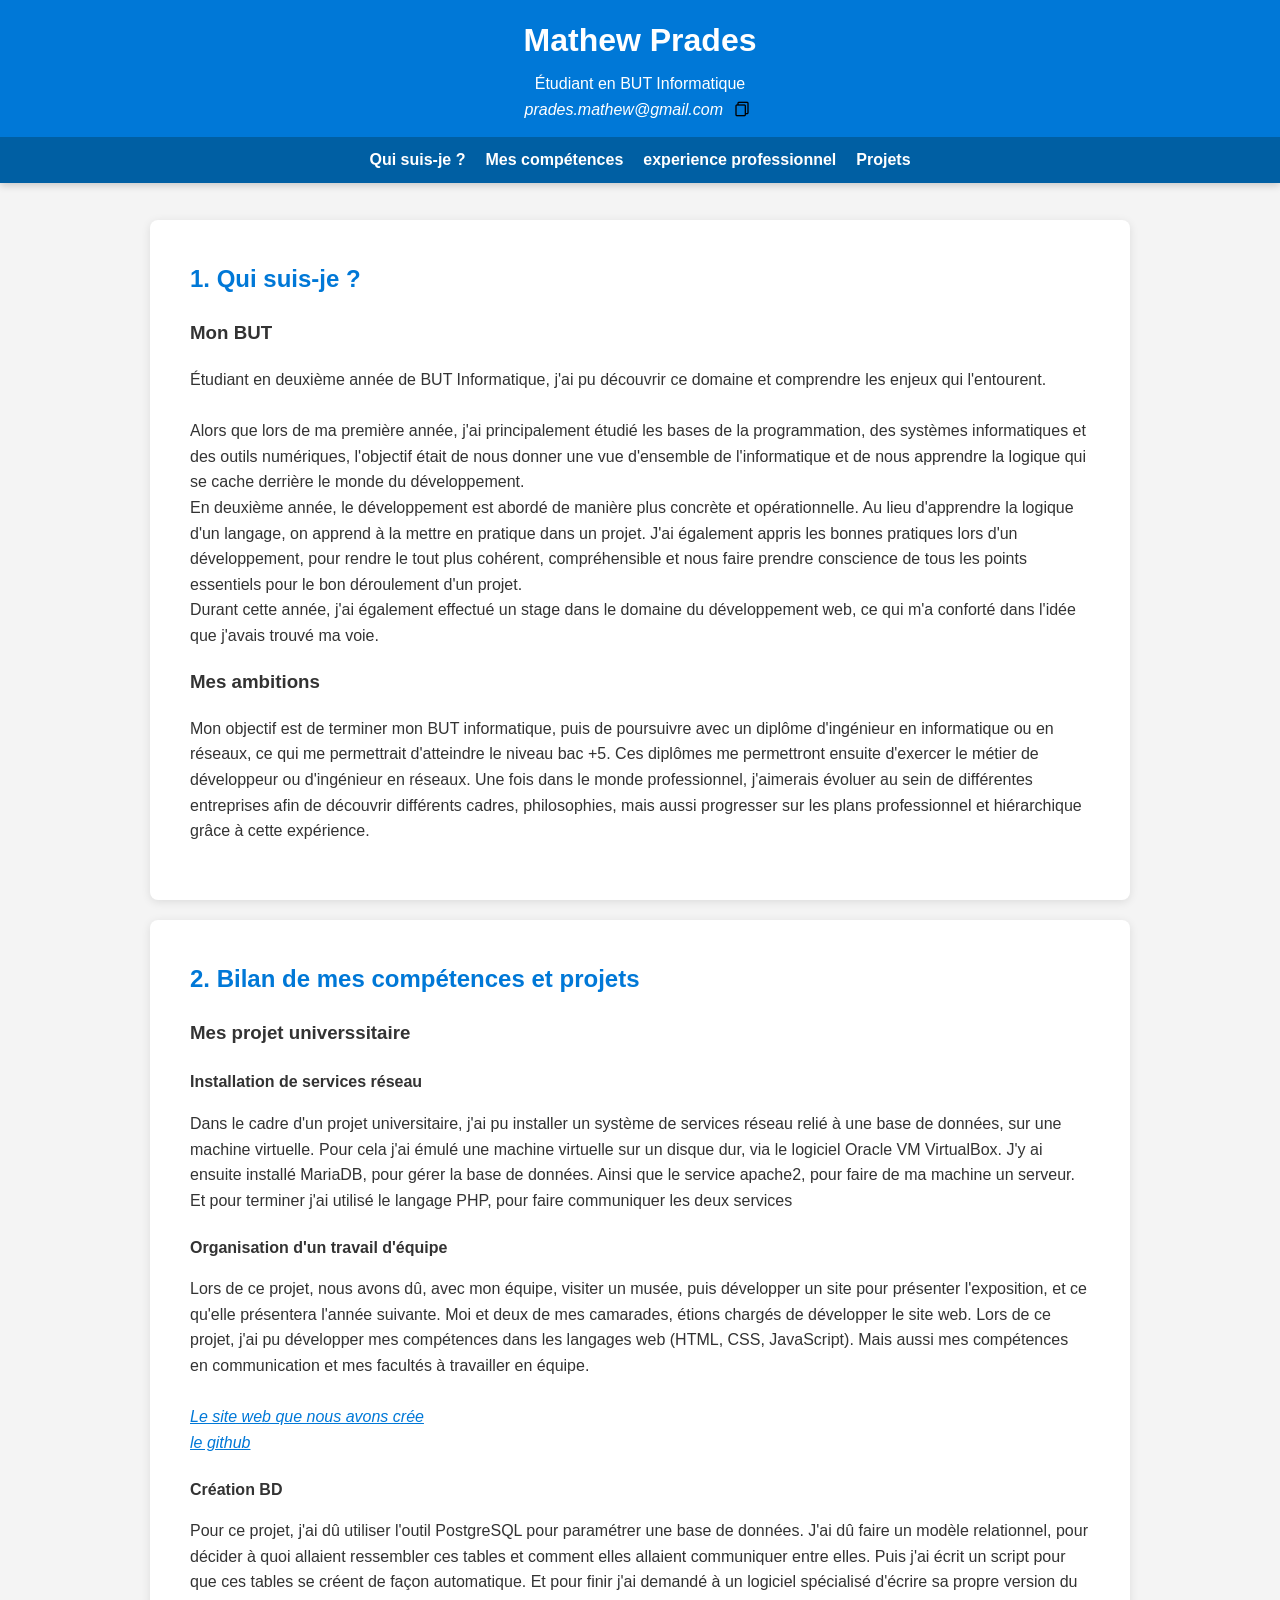
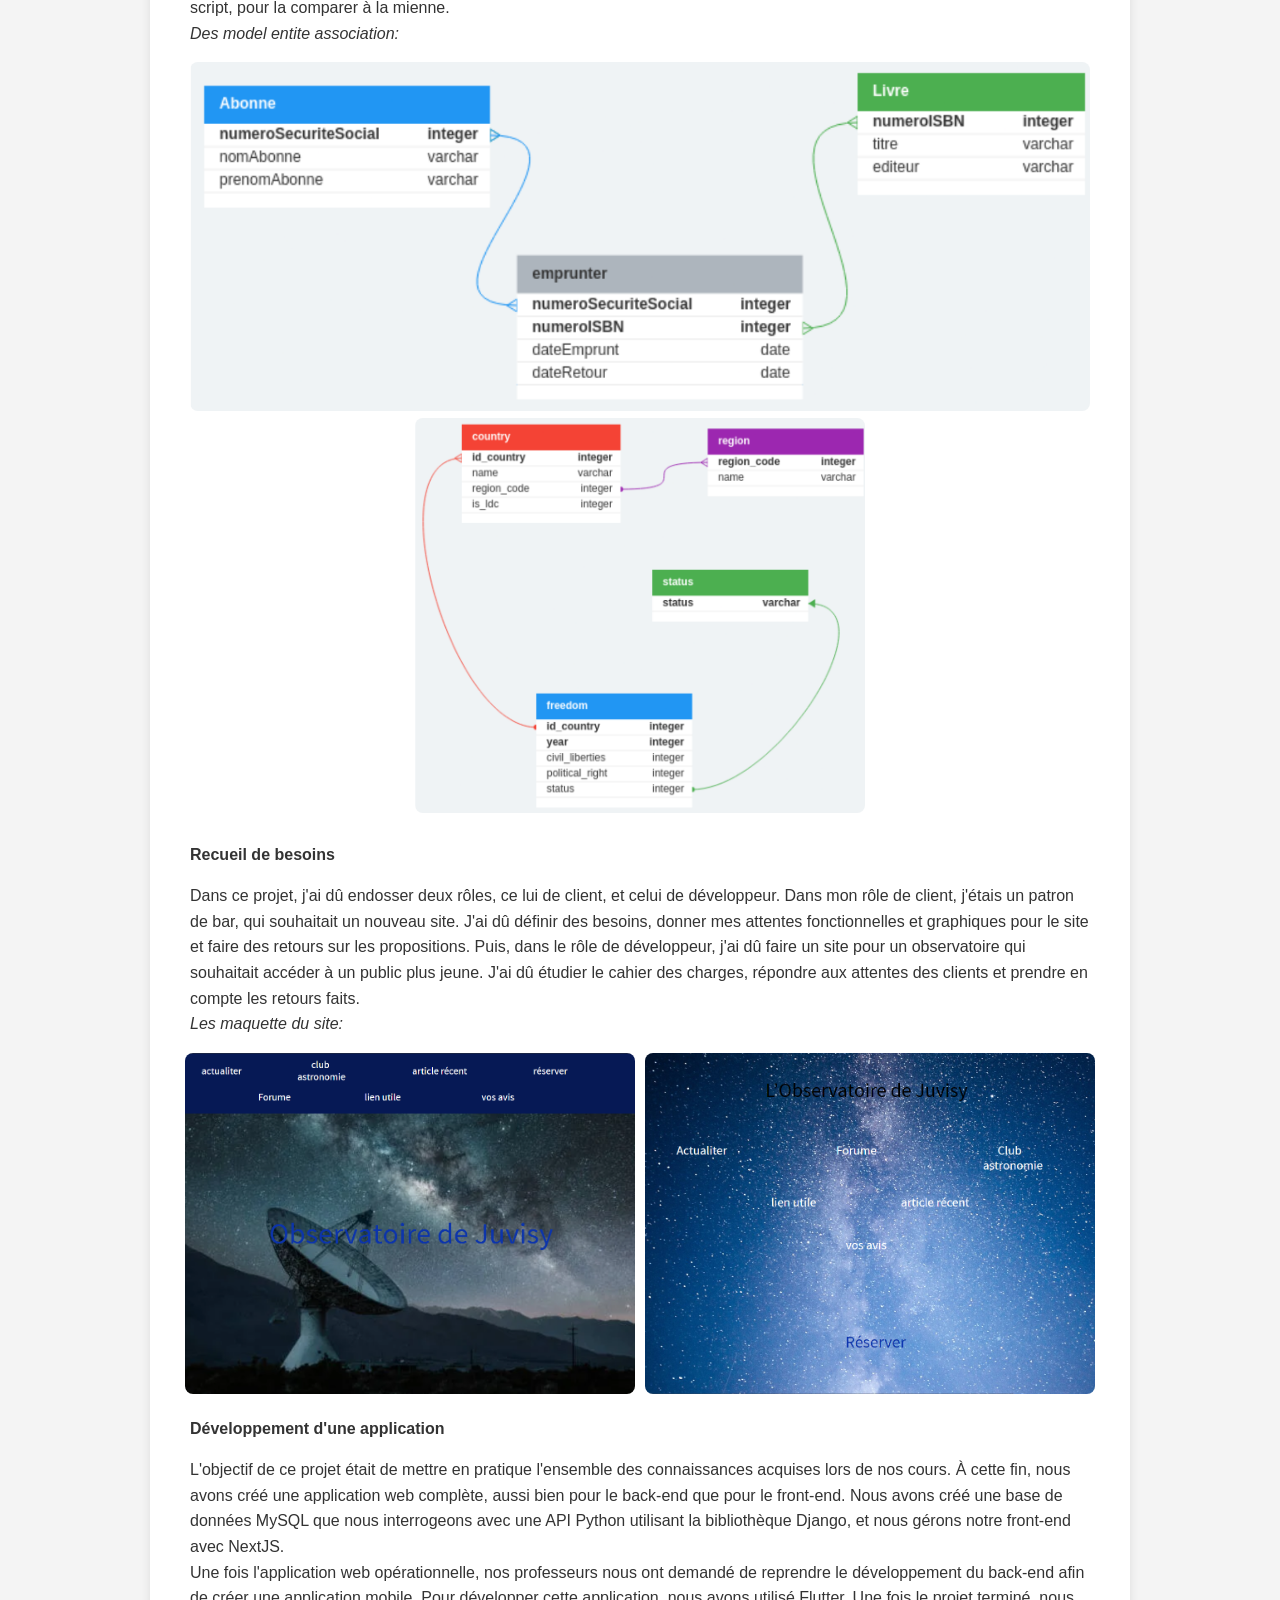
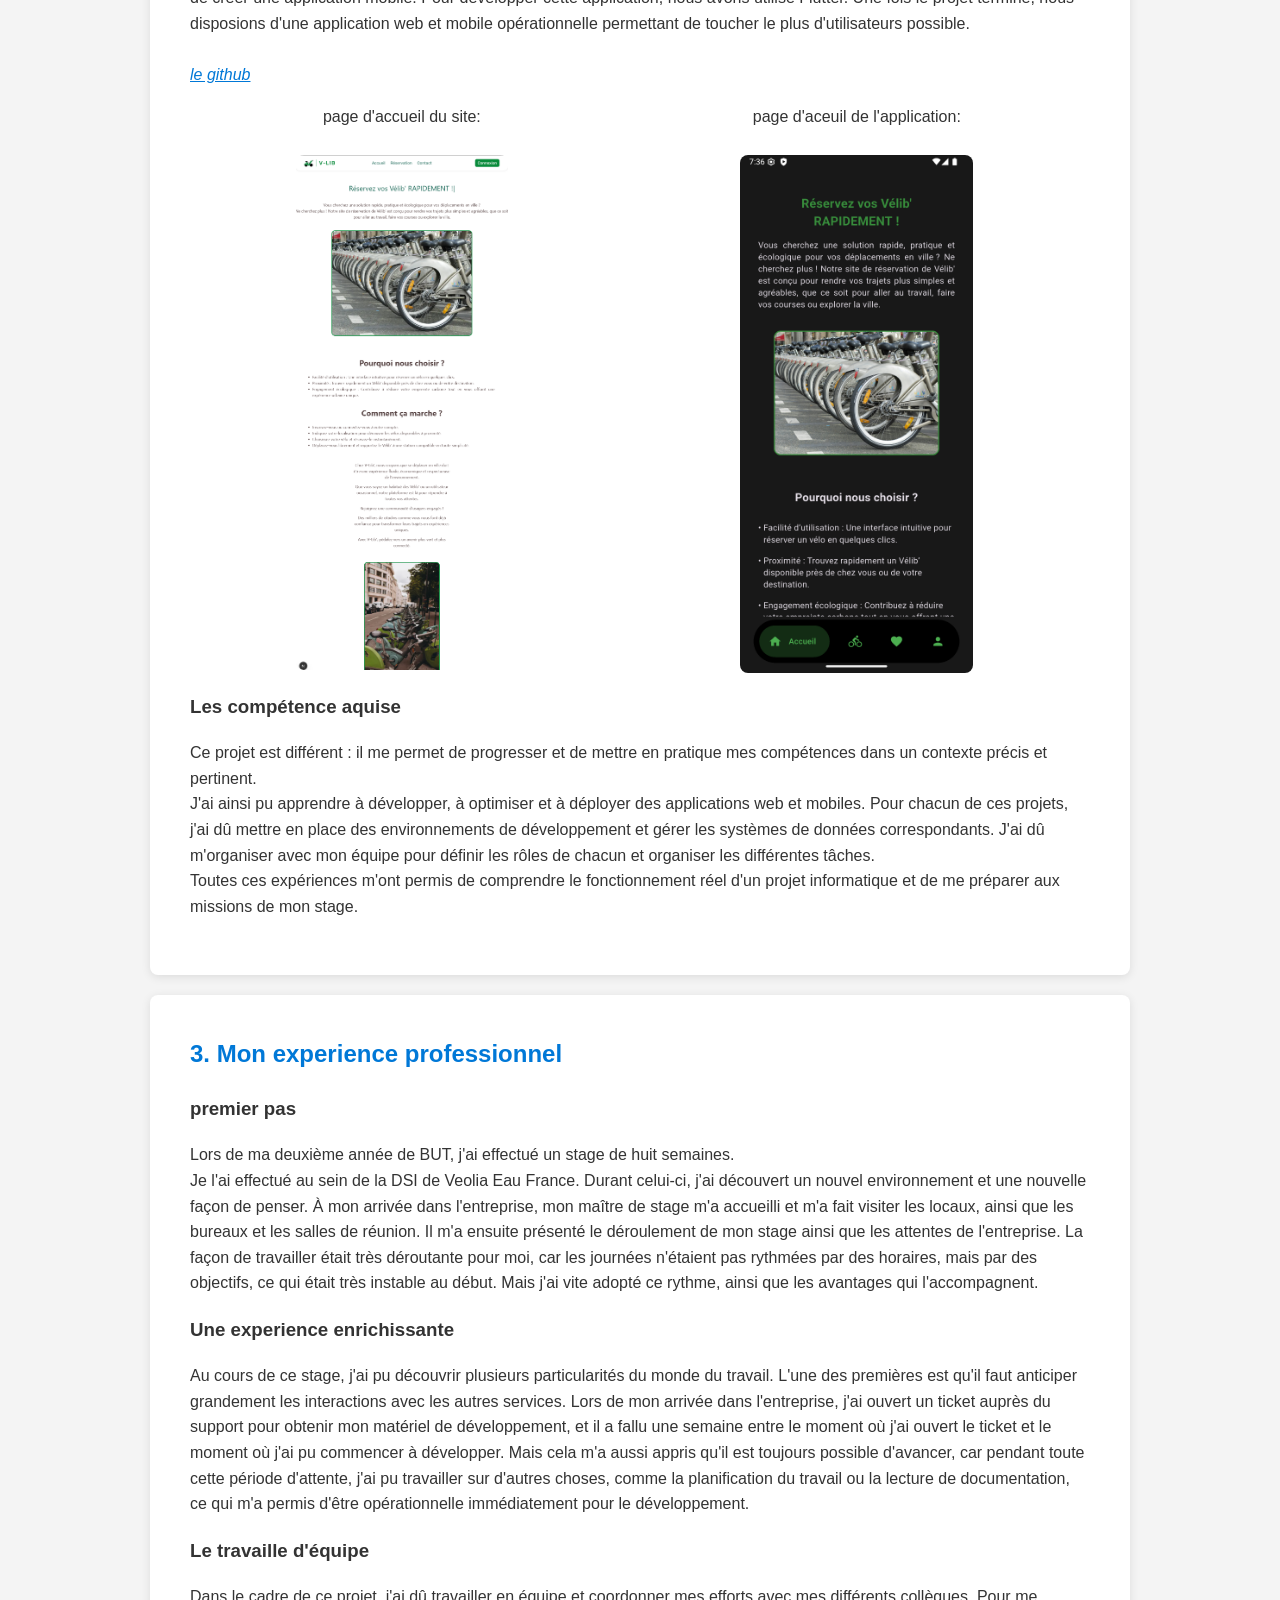
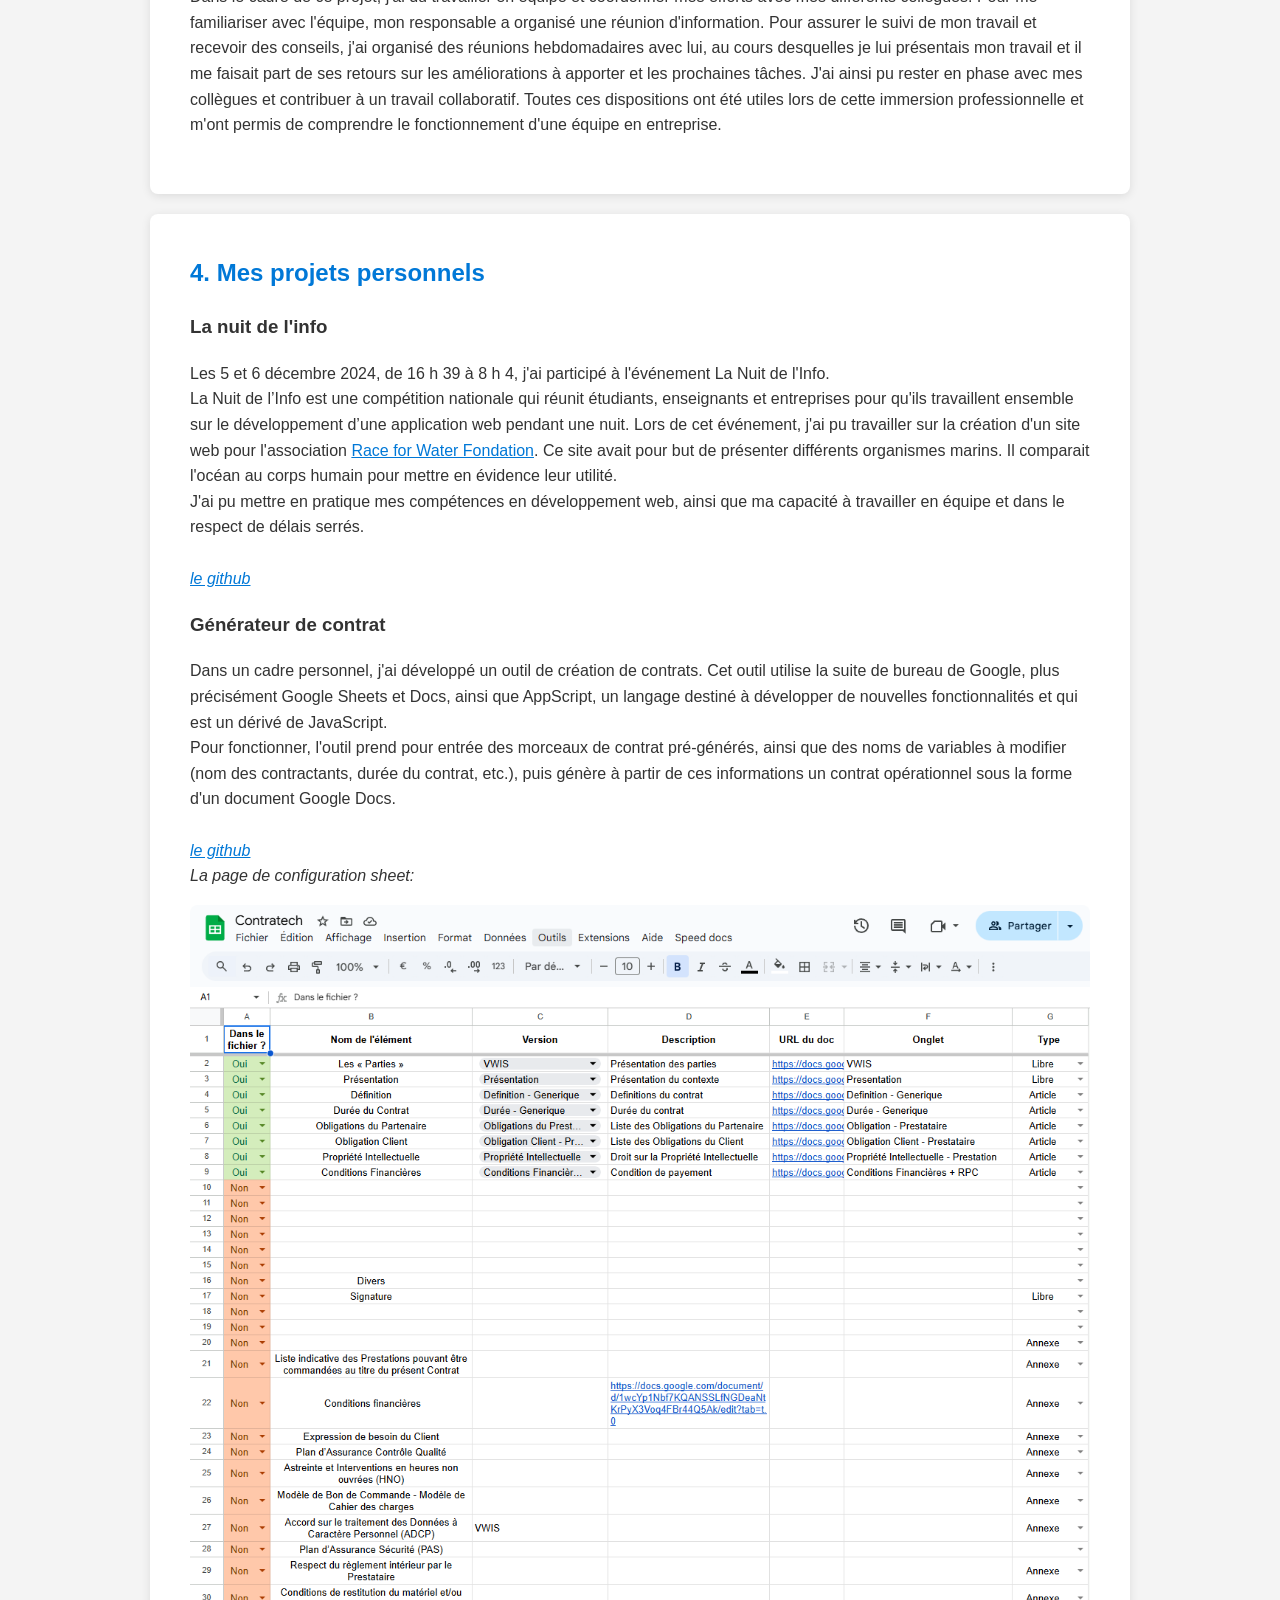
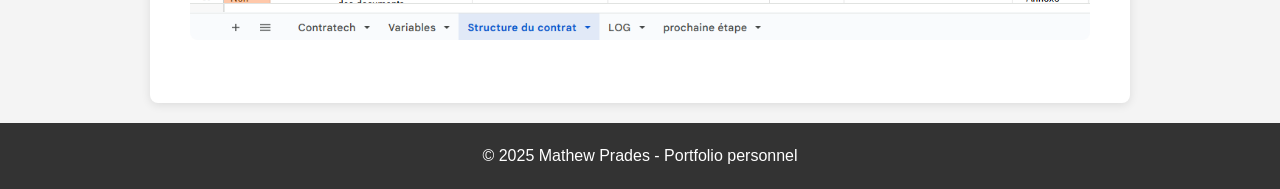
==== commit ca5d27bd: "ajout du mail copiable dans le header" ====
--- a/index.html
+++ b/index.html
@@ -11,7 +11,18 @@
   <header>
     <div class="header-top">
       <h1>Mathew Prades</h1>
-      <p>Étudiant en BUT Informatique</p>
+      <p>
+        Étudiant en BUT Informatique
+        <br>
+        <label for="copy-email"><i id="email">prades.mathew@gmail.com</i></label>
+        <button id="copy-email" title="Copier l'adresse mail" style="background:none;border:none;cursor:pointer;vertical-align:middle;">
+          <img src="public/copy-icon.png" alt="Copier" style="width:16px;height:16px;">
+        </button>
+        <span id="copy-success" style="display:none;color:green;font-size:0.9em;">Copié !</span>
+        <script>
+          
+        </script>
+      </p>
       <button class="menu-toggle" aria-label="Menu">&#9776;</button>
     </div>
 
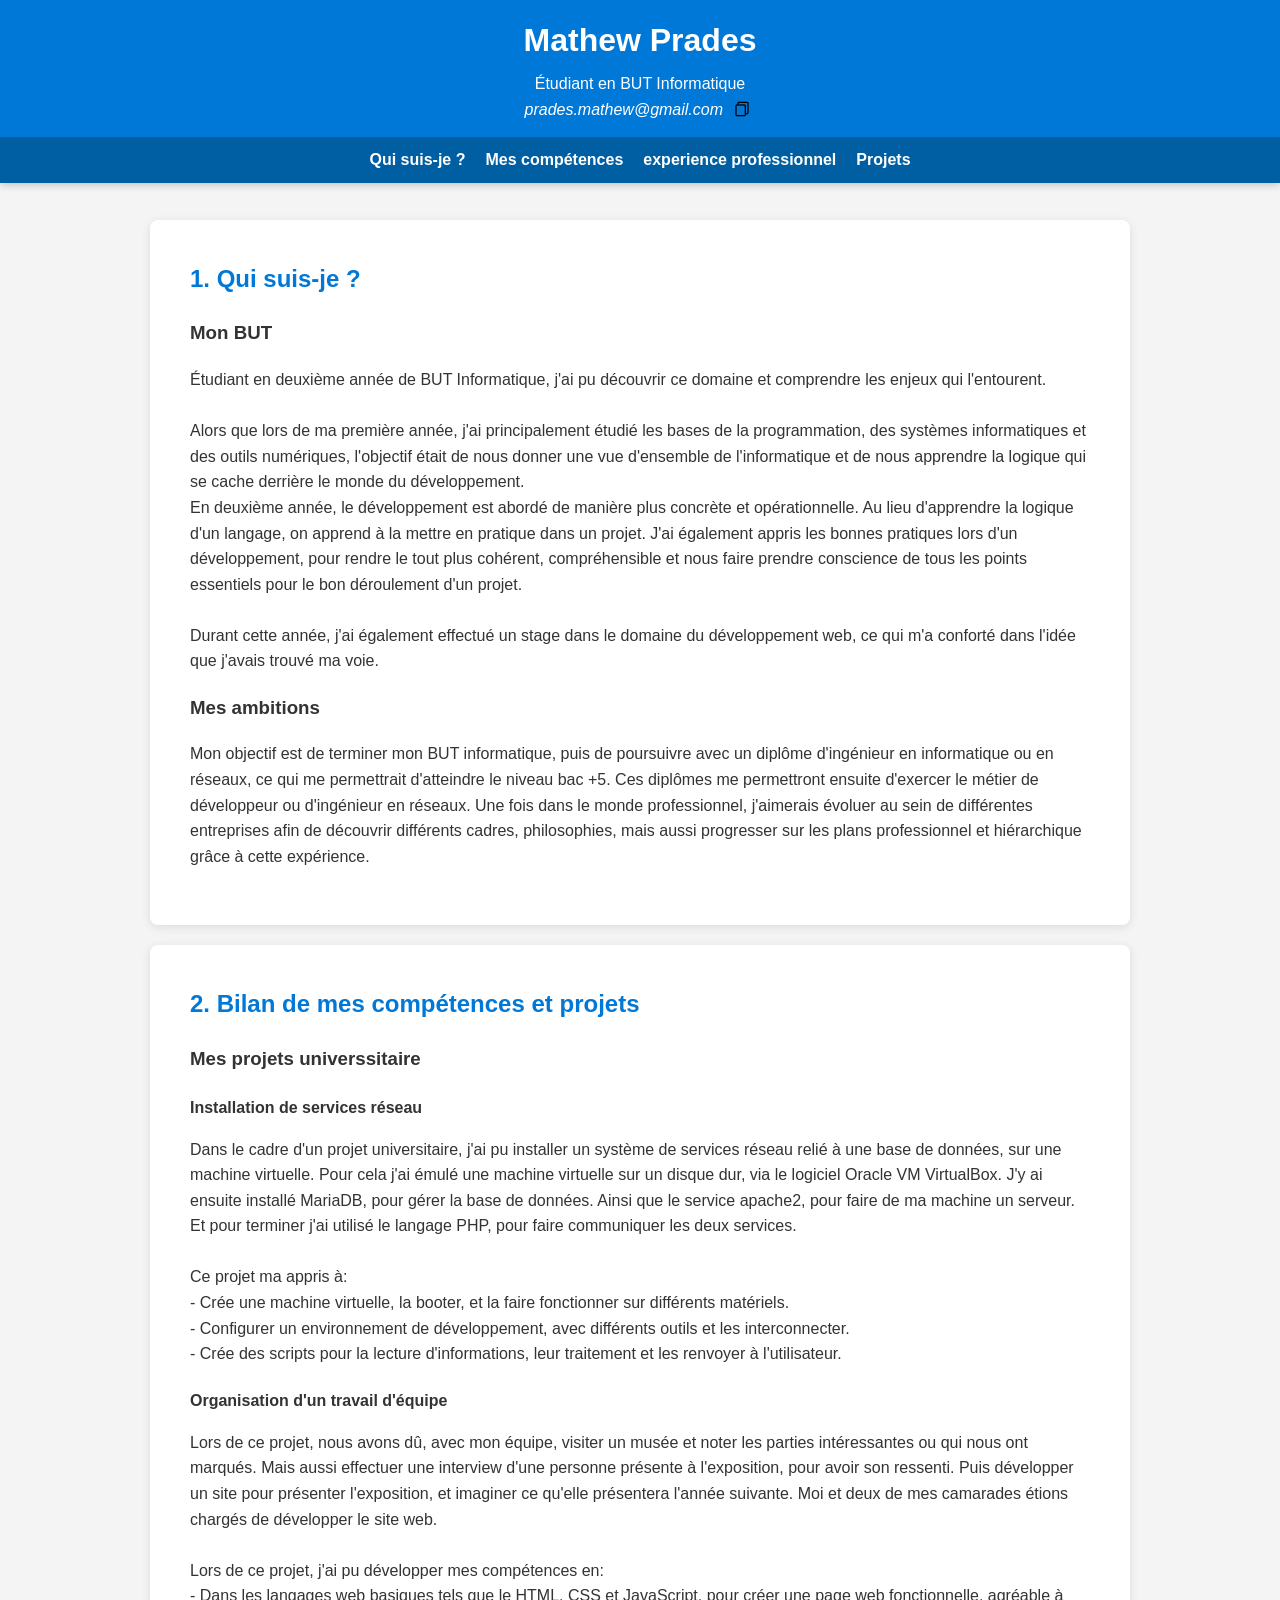
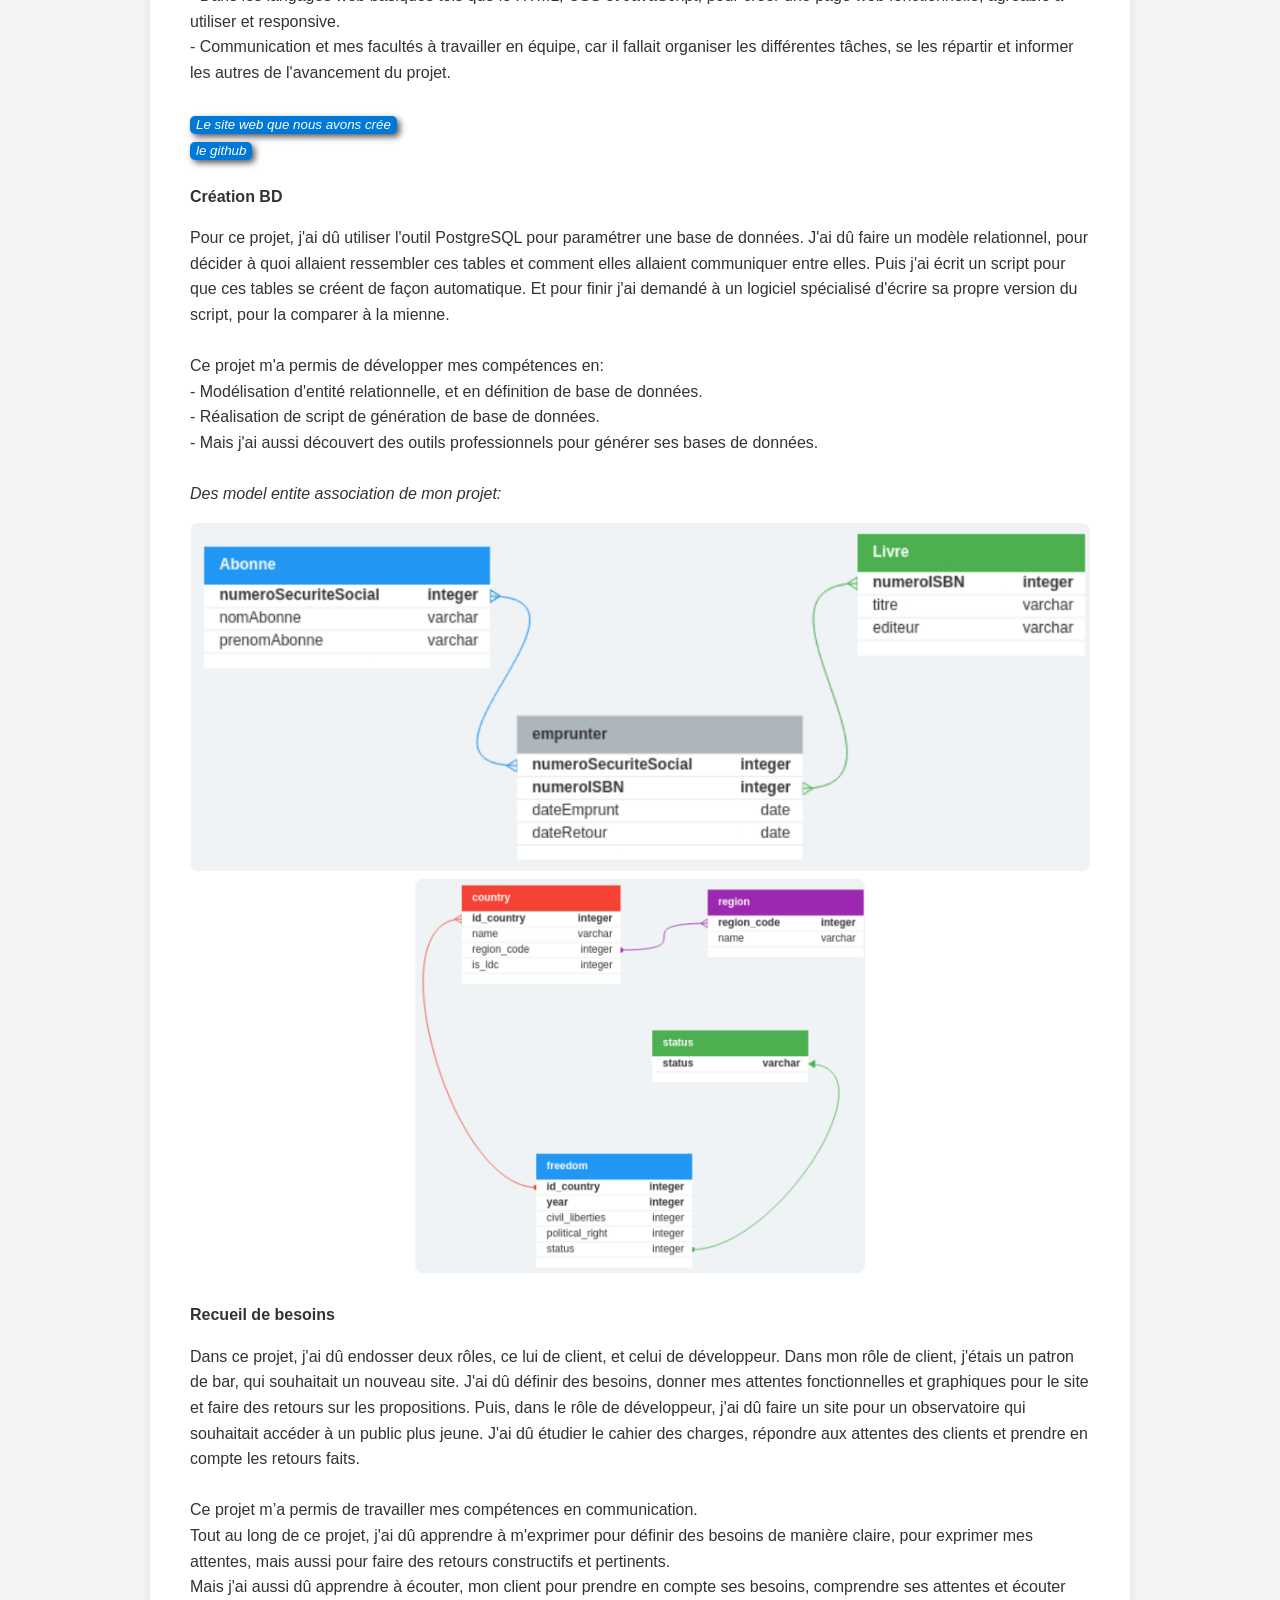
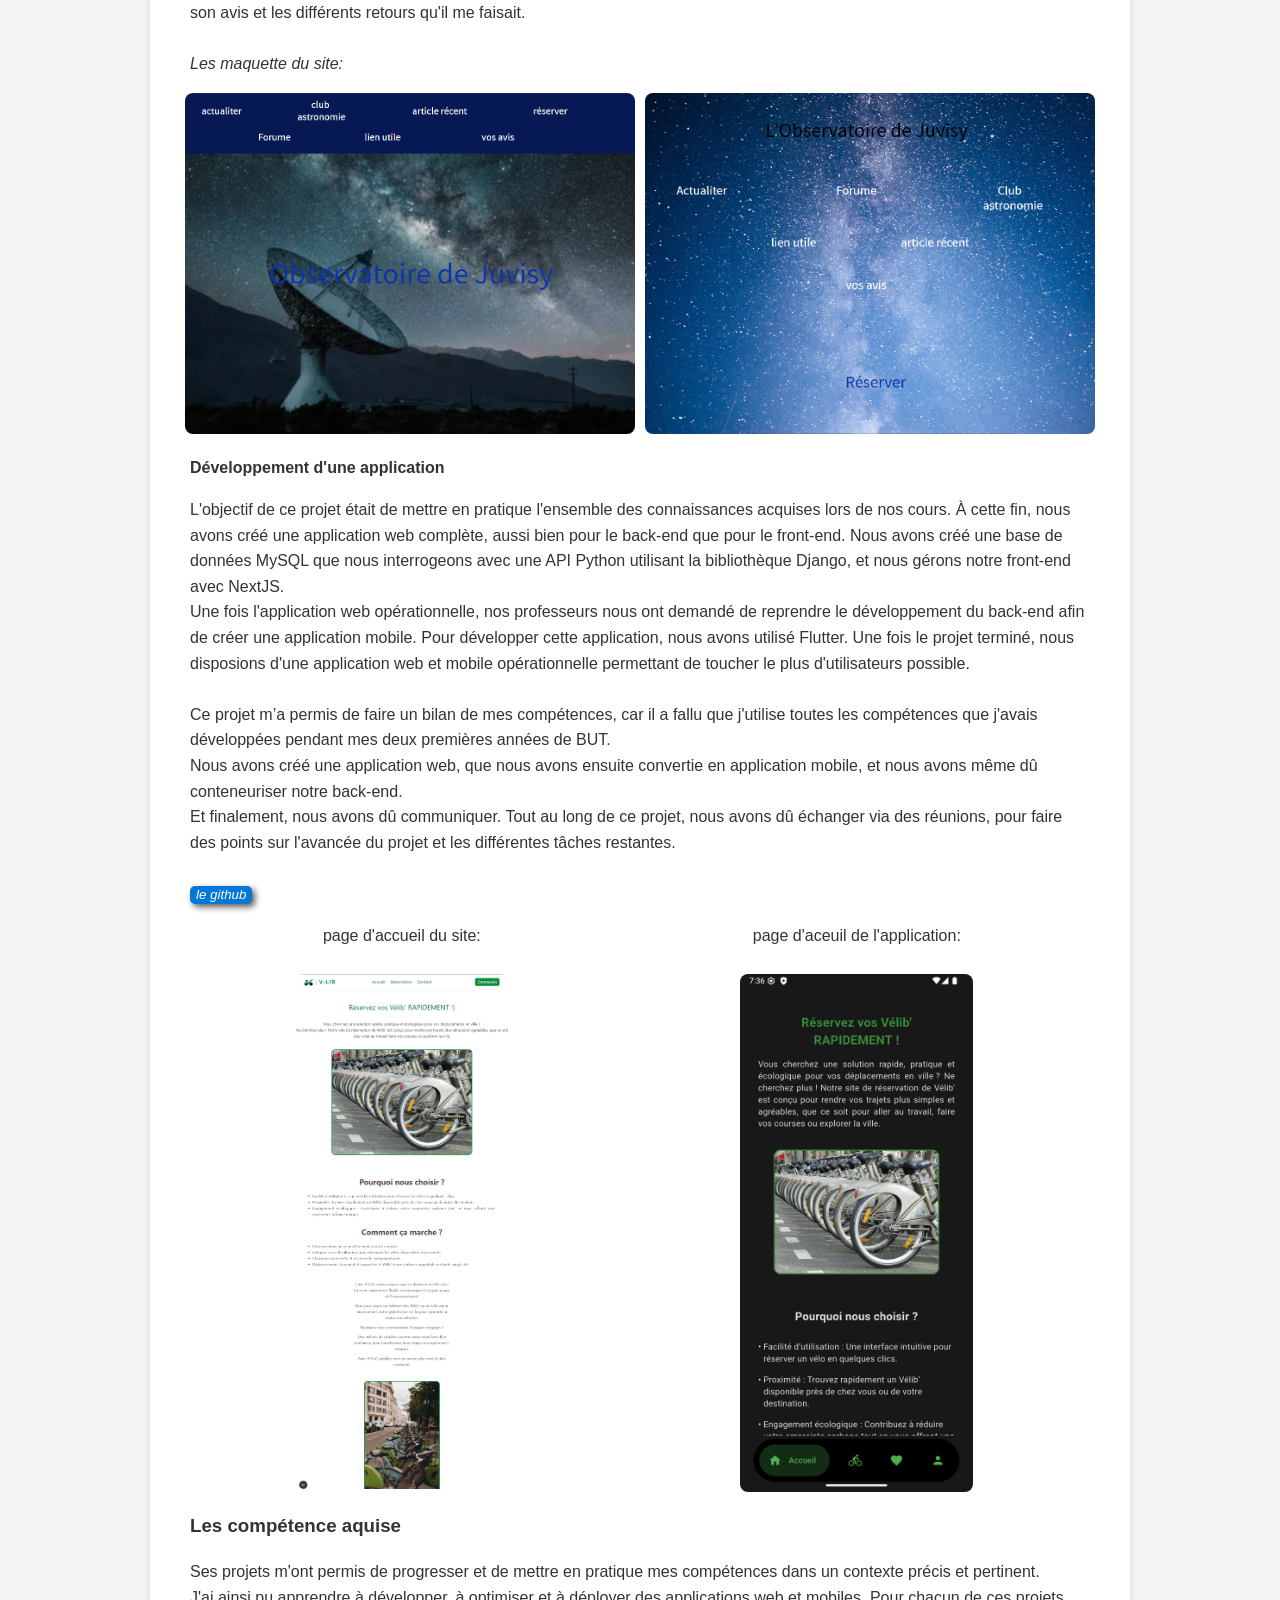
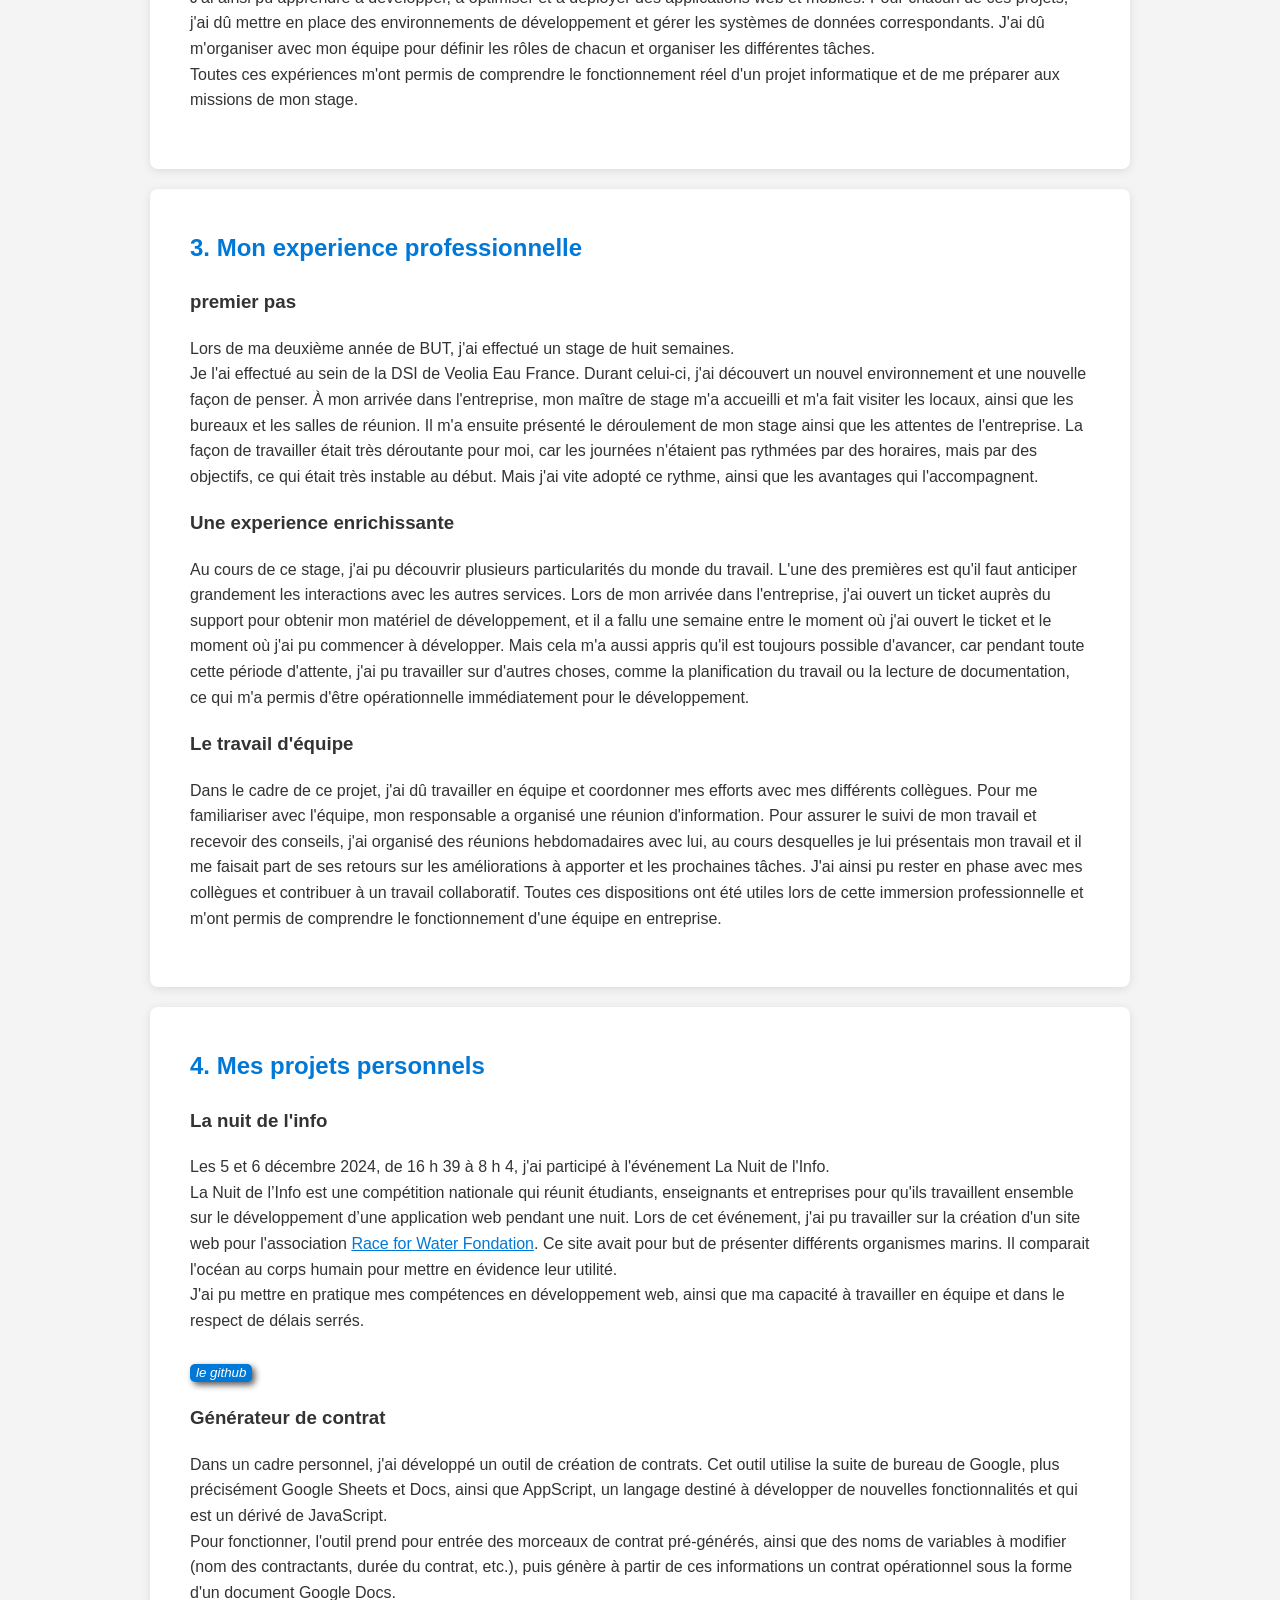
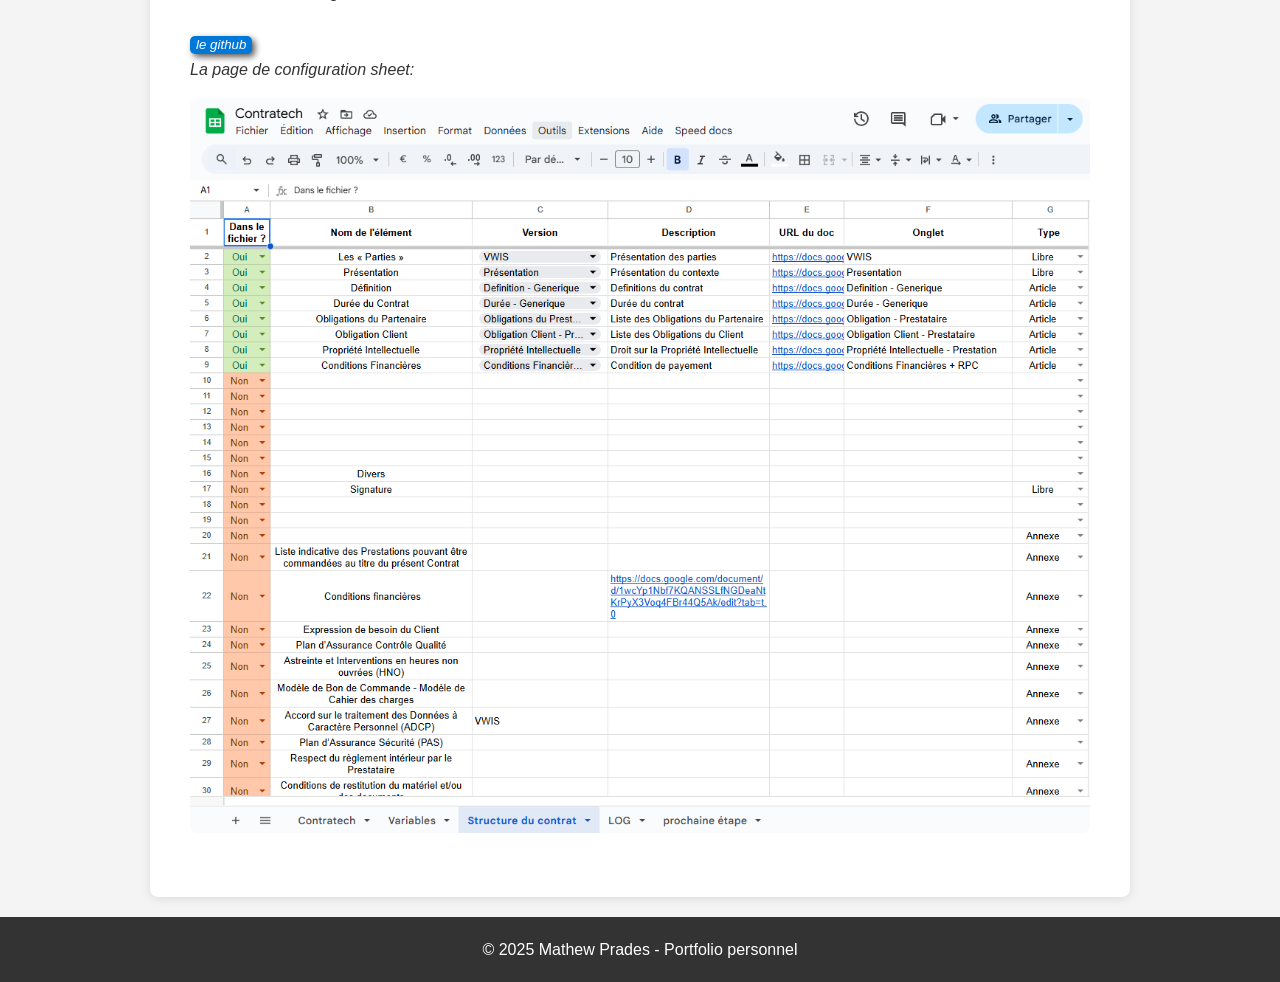
==== commit b7ec8028: "amélioration des text" ====
--- a/index.html
+++ b/index.html
@@ -18,7 +18,7 @@
         <button id="copy-email" title="Copier l'adresse mail" style="background:none;border:none;cursor:pointer;vertical-align:middle;">
           <img src="public/copy-icon.png" alt="Copier" style="width:16px;height:16px;">
         </button>
-        <span id="copy-success" style="display:none;color:green;font-size:0.9em;">Copié !</span>
+        <span id="copy-success" style="display:none;color:rgb(12, 235, 12);font-size:0.9em;">Copié !</span>
         <script>
           
         </script>
@@ -64,6 +64,7 @@
         cohérent, compréhensible et nous faire prendre
         conscience de tous les points essentiels pour
         le bon déroulement d'un projet.
+        <br>
         <br>
         Durant cette année, j'ai également effectué un
         stage dans le domaine du développement web, ce
@@ -90,7 +91,7 @@
     <section id="compétences">
       <h2>2. Bilan de mes compétences et projets</h2>
 
-      <h3>Mes projet universsitaire</h3>
+      <h3>Mes projets universsitaire</h3>
 
       <h4>Installation de services réseau</h4>
       <p>
@@ -107,30 +108,36 @@
         apache2, pour faire de ma machine
         un serveur. Et pour terminer j'ai
         utilisé le langage PHP, pour faire
-        communiquer les deux services
+        communiquer les deux services.
+        <br>
+        <br>
+        Ce projet ma appris à:
+        <br>
+        - Crée une machine virtuelle, la booter, et la faire fonctionner sur différents matériels.
+        <br>
+        - Configurer un environnement de développement, avec différents outils et les interconnecter.
+        <br>
+        - Crée des scripts pour la lecture d'informations, leur traitement et les renvoyer à l'utilisateur.
       </p>
 
       <h4>Organisation d'un travail d'équipe</h4>
       <p>
-        Lors de ce projet, nous avons dû,
-        avec mon équipe, visiter un musée,
-        puis développer un site pour
-        présenter l'exposition, et ce qu'elle
-        présentera l'année suivante.
-        Moi et deux de mes camarades,
-        étions chargés de développer le
-        site web. Lors de ce projet, j'ai pu
-        développer mes compétences
-        dans les langages web (HTML,
-        CSS, JavaScript). Mais aussi mes
-        compétences en communication
-        et mes facultés à travailler en
-        équipe.
-        <br>
-        <br>
-        <a href="https://12300238.github.io/SAE-206/"><i>Le site web que nous avons crée</i></a>
-        <br>
-        <a href="https://github.com/12300238/SAE-206"><i>le github</i></a>
+        Lors de ce projet, nous avons dû, avec mon équipe, visiter un musée et noter les parties intéressantes ou qui nous ont marqués.
+        Mais aussi effectuer une interview d'une personne présente à l'exposition, pour avoir son ressenti.
+        Puis développer un site pour présenter l'exposition, et imaginer ce qu'elle présentera l'année suivante.
+        Moi et deux de mes camarades étions chargés de développer le site web.
+        <br>
+        <br>
+        Lors de ce projet, j'ai pu développer mes compétences en:
+        <br>
+        - Dans les langages web basiques tels que le HTML, CSS et JavaScript, pour créer une page web fonctionnelle, agréable à utiliser et responsive.
+        <br>
+        - Communication et mes facultés à travailler en équipe, car il fallait organiser les différentes tâches, se les répartir et informer les autres de l'avancement du projet.
+        <br>
+        <br>
+        <button class="but_lien"><a href="https://12300238.github.io/SAE-206/"><i>Le site web que nous avons crée</i></a></button>
+        <br>
+        <button class="but_lien"><a href="https://github.com/12300238/SAE-206"><i>le github</i></a></button>
       </p>
 
       <h4>Création BD</h4>
@@ -149,7 +156,17 @@
         propre version du script, pour la
         comparer à la mienne.
         <br>
-        <i>Des model entite association:</i>
+        <br>
+        Ce projet m'a permis de développer mes compétences en:
+        <br>
+        - Modélisation d'entité relationnelle, et en définition de base de données.
+        <br>
+        - Réalisation de script de génération de base de données.
+        <br>
+        - Mais j'ai aussi découvert des outils professionnels pour générer ses bases de données.
+        <br>
+        <br>
+        <i>Des model entite association de mon projet:</i>
         <div class="images_suivit">
           <img src="public/SAE3_1.png" alt="model entité association 1">
           <img id="img_spe_1" src="public/SAE3_2.png" alt="model entité association 2">
@@ -175,6 +192,14 @@
         répondre aux attentes des clients et
         prendre en compte les retours faits.
         <br>
+        <br>
+        Ce projet m’a permis de travailler mes compétences en communication.
+        <br>
+        Tout au long de ce projet, j'ai dû apprendre à m'exprimer pour définir des besoins de manière claire, pour exprimer mes attentes, mais aussi pour faire des retours constructifs et pertinents.
+        <br>
+        Mais j'ai aussi dû apprendre à écouter, mon client pour prendre en compte ses besoins, comprendre ses attentes et écouter son avis et les différents retours qu'il me faisait.
+        <br>
+        <br>
         <i>Les maquette du site:</i>
         <div class="images_coller">
           <img src="public/SAE4_1.png" alt="page d'accueil V1">
@@ -207,7 +232,14 @@
         possible.
         <br>
         <br>
-        <a href="https://github.com/NoWauu/V-lib"><i>le github</i></a>
+        Ce projet m’a permis de faire un bilan de mes compétences, car il a fallu que j'utilise toutes les compétences que j'avais développées pendant mes deux premières années de BUT.
+        <br>
+        Nous avons créé une application web, que nous avons ensuite convertie en application mobile, et nous avons même dû conteneuriser notre back-end.
+        <br>
+        Et finalement, nous avons dû communiquer. Tout au long de ce projet, nous avons dû échanger via des réunions, pour faire des points sur l'avancée du projet et les différentes tâches restantes.
+        <br>
+        <br>
+        <button class="but_lien"><a href="https://github.com/NoWauu/V-lib"><i>le github</i></a></button>
         <div class="images_coller">
           <div class="image_mobile">
             <span>page d'accueil du site:</span>
@@ -224,7 +256,7 @@
 
       <h3>Les compétence aquise</h3>
       <p>
-        Ce projet est différent : il me permet de
+        Ses projets m'ont permis de
         progresser et de mettre en pratique mes
         compétences dans un contexte précis et pertinent.
         <br>
@@ -245,7 +277,7 @@
     </section>
 
     <section id="pro">
-      <h2>3. Mon experience professionnel</h2>
+      <h2>3. Mon experience professionnelle</h2>
       <h3>premier pas</h3>
       <p>
         Lors de ma deuxième année de BUT, j'ai
@@ -290,7 +322,7 @@
         pour le développement.
       </p>
 
-      <h3>Le travaille d'équipe</h3>
+      <h3>Le travail d'équipe</h3>
       <p>
         Dans le cadre de ce projet, j'ai dû travailler
         en équipe et coordonner mes efforts avec mes
@@ -334,7 +366,7 @@
         en équipe et dans le respect de délais serrés.
         <br>
         <br>
-        <a href="https://github.com/NoWauu/NDI2024"><i>le github</i></a>
+        <button class="but_lien"><a href="https://github.com/NoWauu/NDI2024"><i>le github</i></a></button>
       </p>
 
       <h3>Générateur de contrat</h3>
@@ -356,7 +388,7 @@
         document Google Docs.
         <br>
         <br>
-        <a href="https://github.com/12300238/Speed_docs"><i>le github</i></a>
+        <button class="but_lien"><a href="https://github.com/12300238/Speed_docs"><i>le github</i></a></button>
         <br>
         <i>La page de configuration sheet:</i>
         <div class="images_suivit">
--- a/style.css
+++ b/style.css
@@ -119,6 +119,20 @@
   text-align: center;
 }
 
+.but_lien{
+  background-color: #0078D7;
+  color: rgb(255, 255, 255);
+  border: none;
+  border-radius: 5px;
+  box-shadow: 3px 3px 6px rgb(95, 90, 90);
+  padding-bottom: 2px;
+}
+
+.but_lien a{
+  color: rgb(255, 255, 255);
+  text-decoration: none;
+}
+
 /*footer sextion*/
 footer {
   text-align: center;
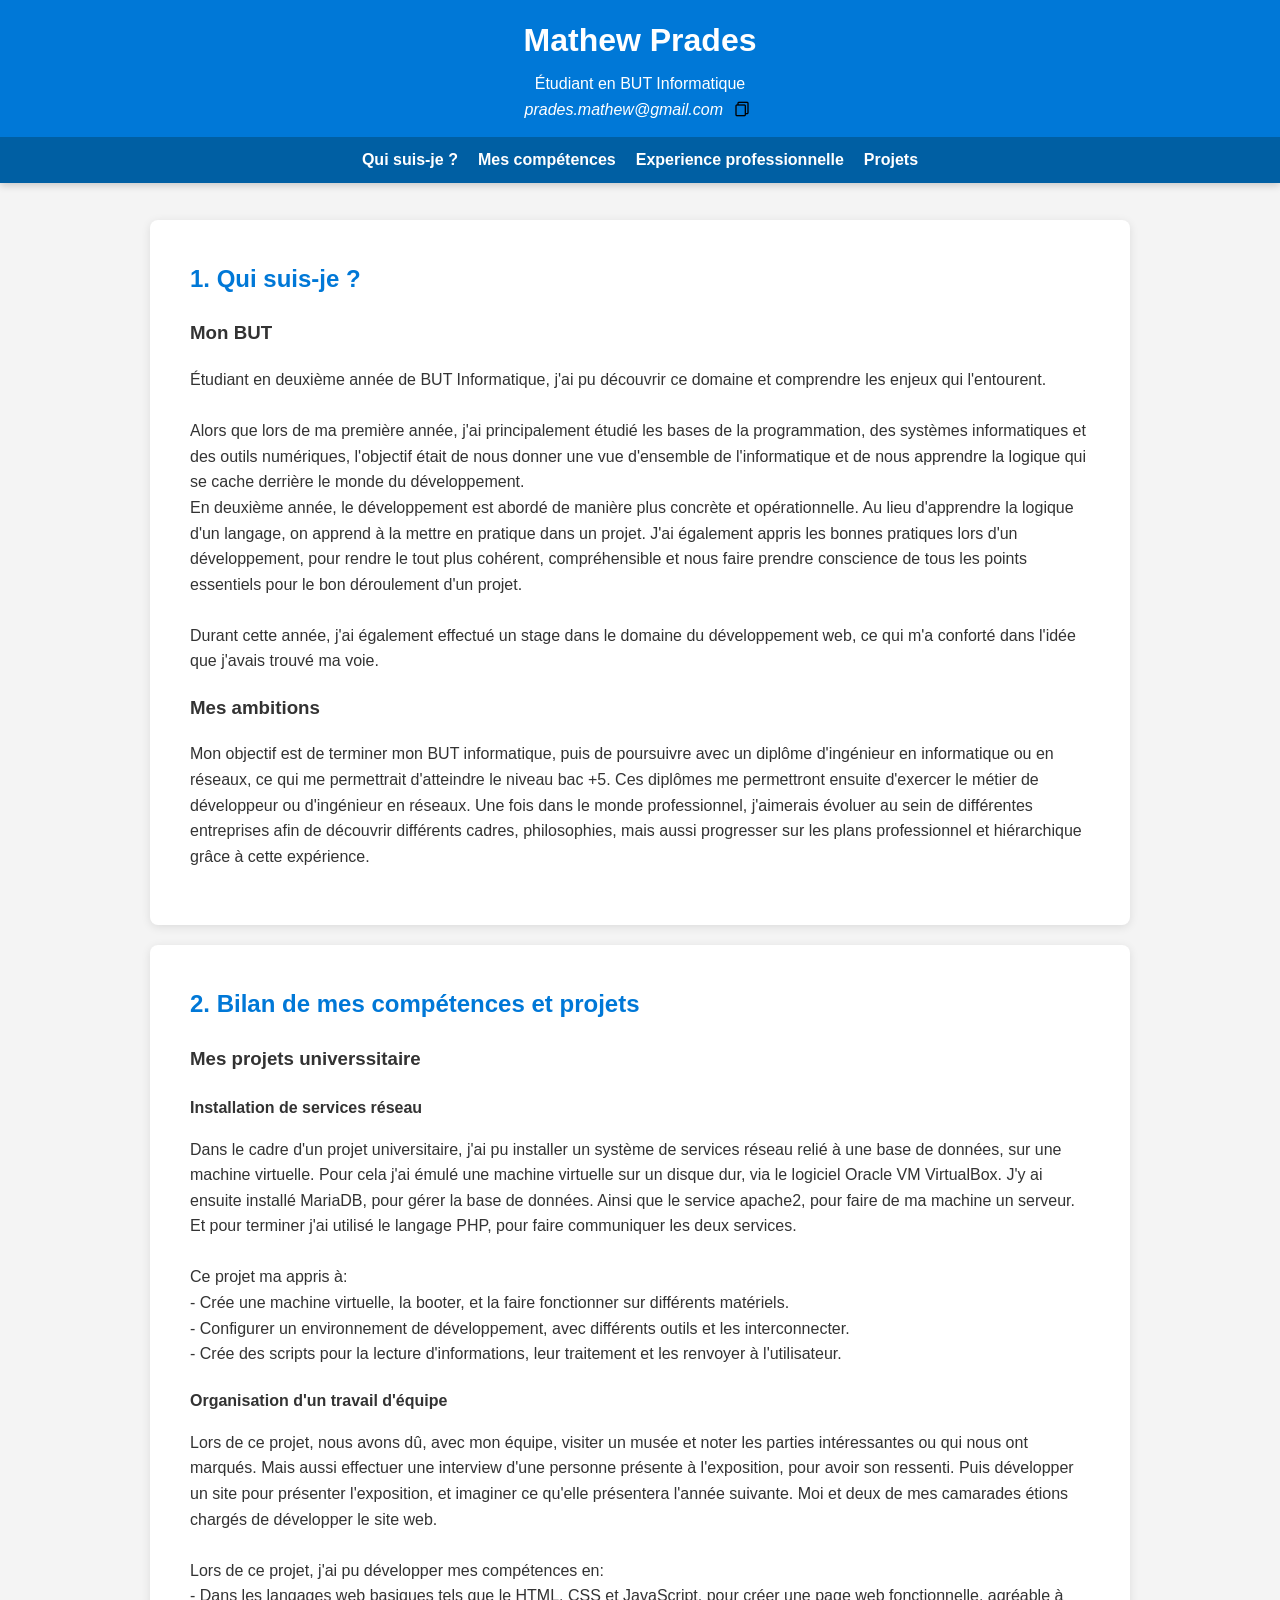
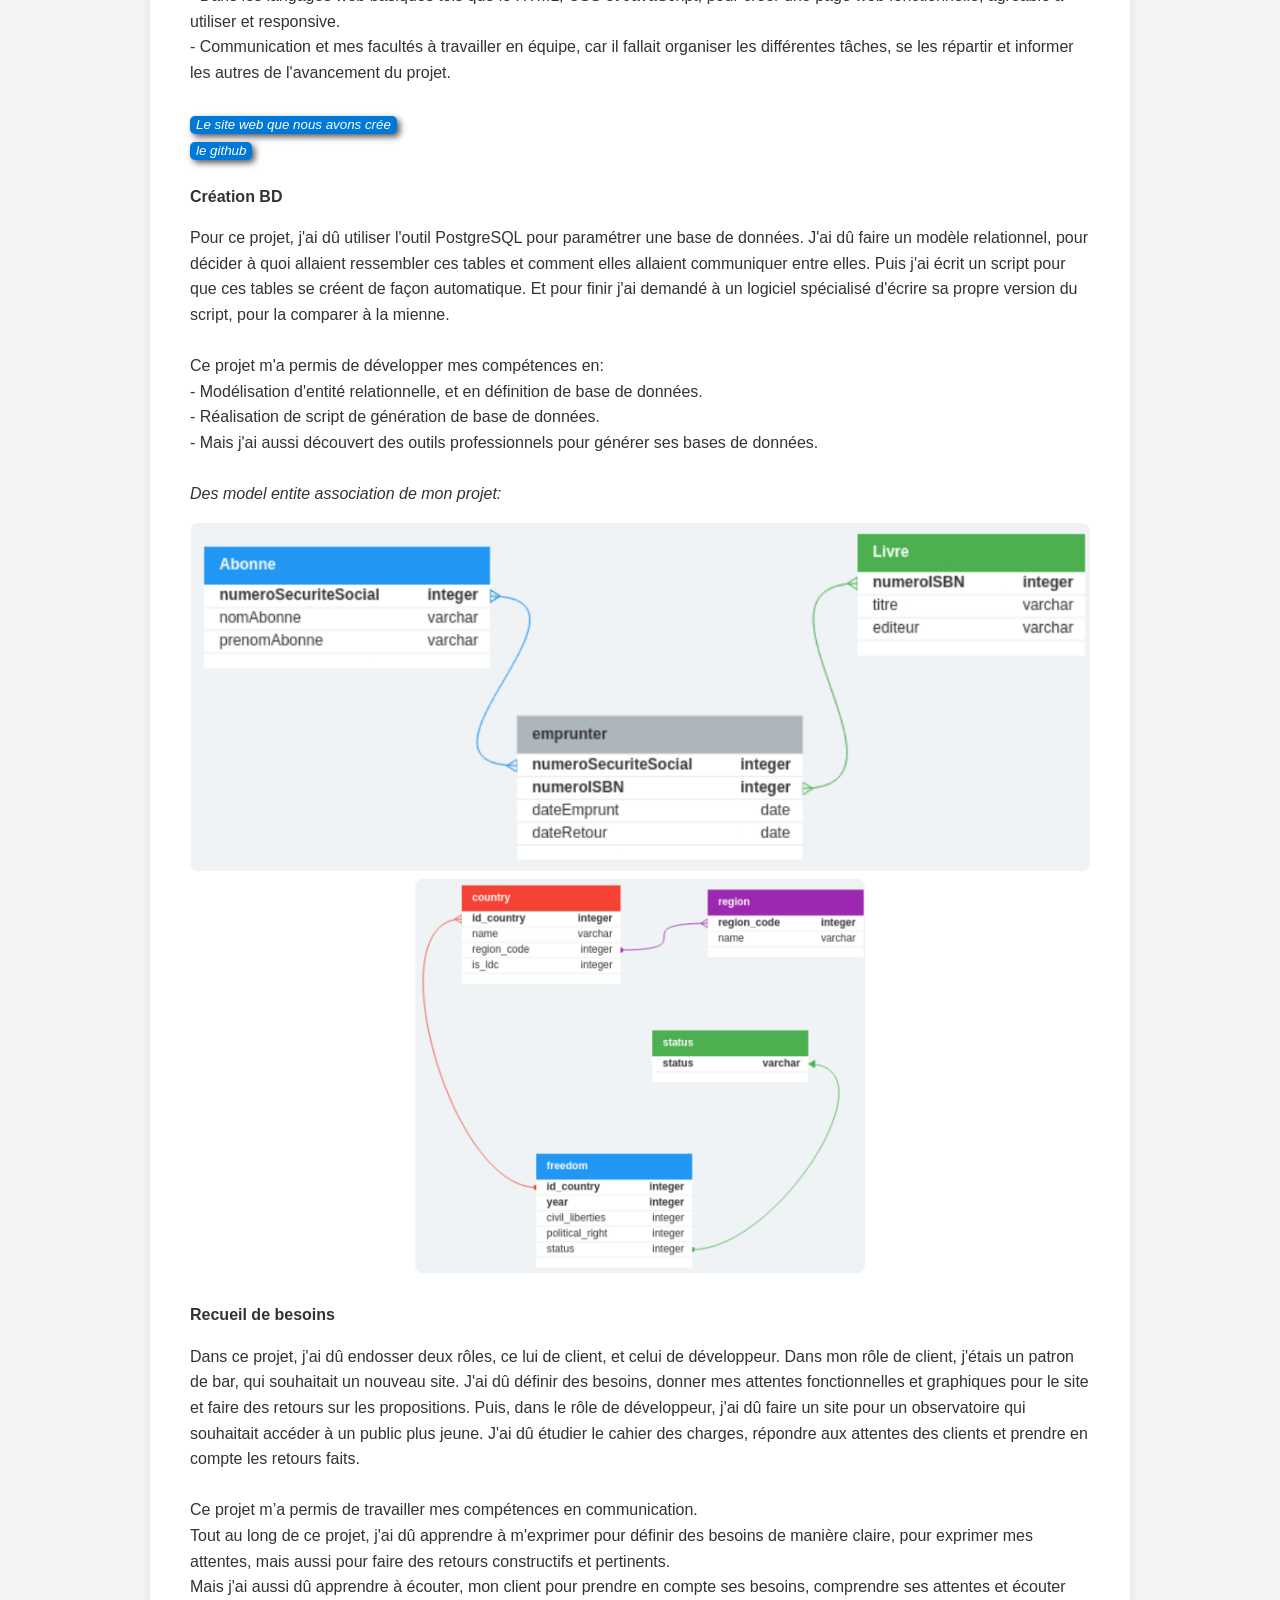
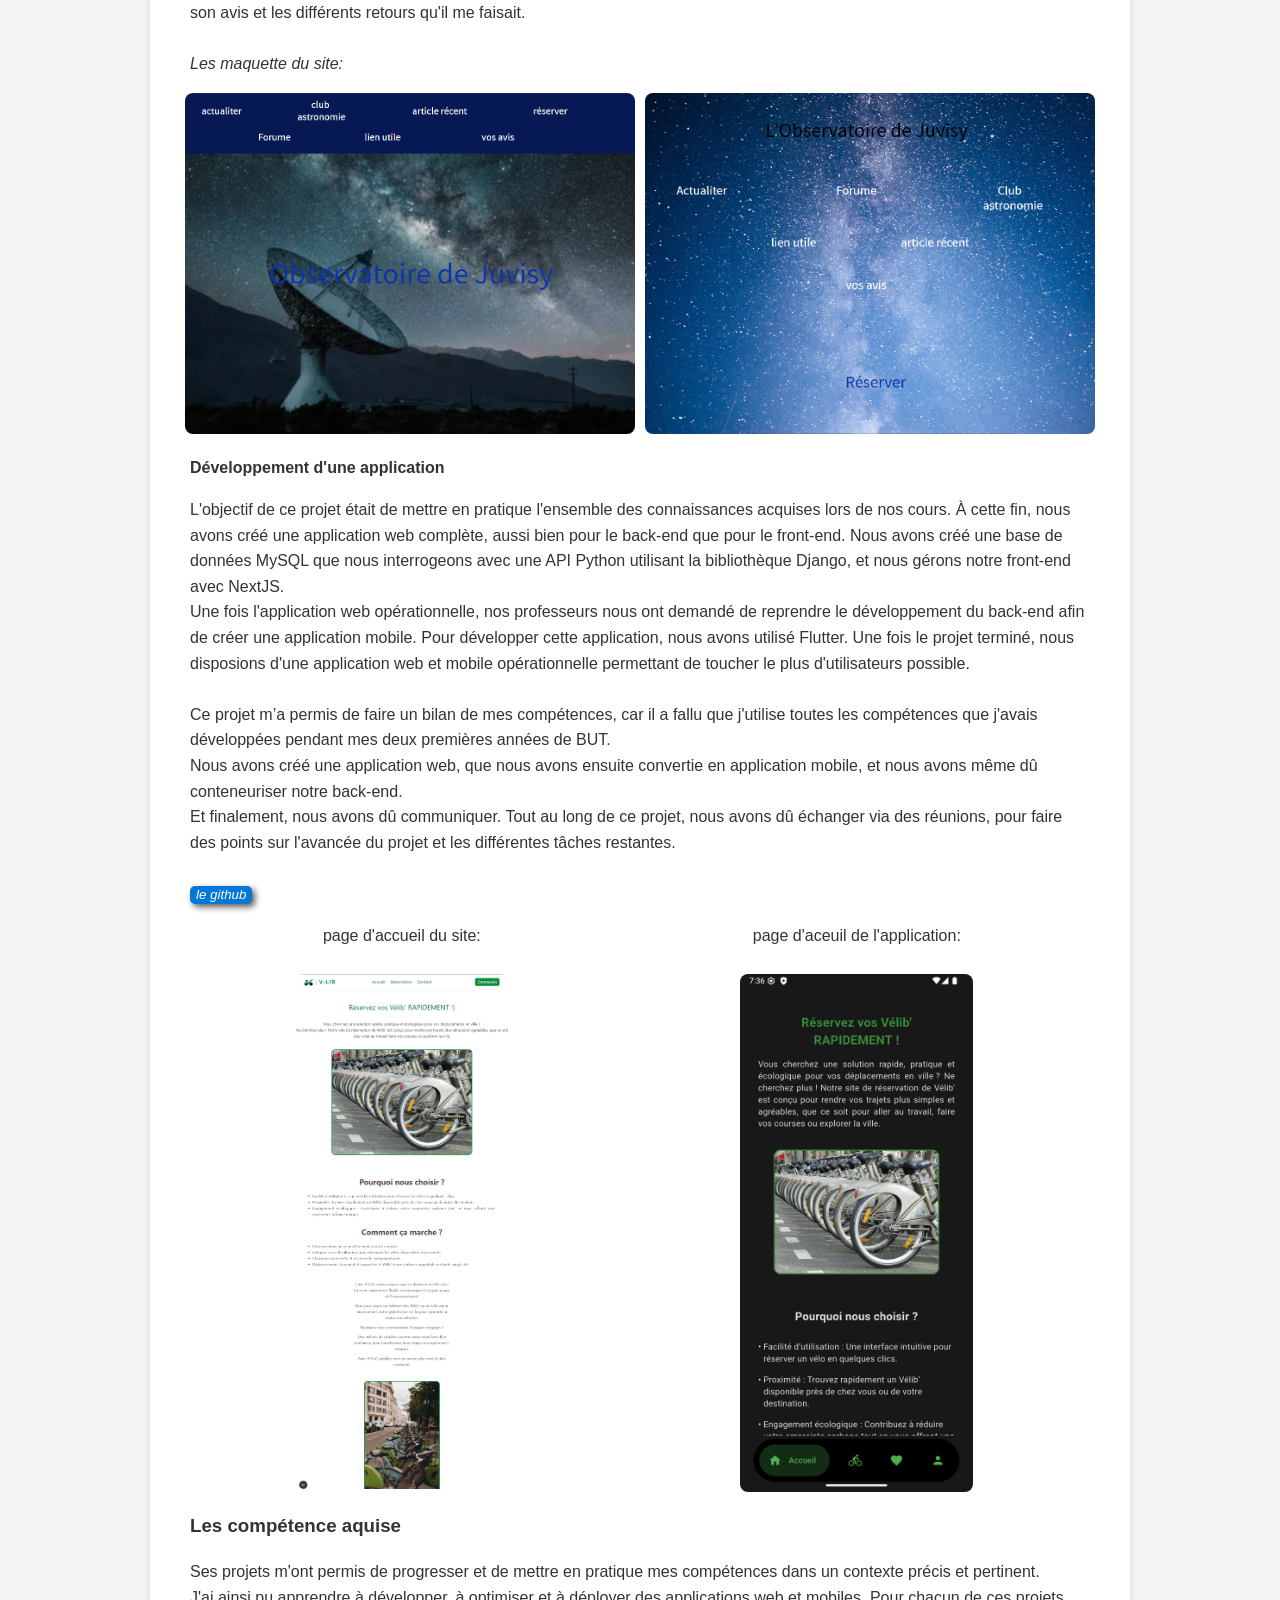
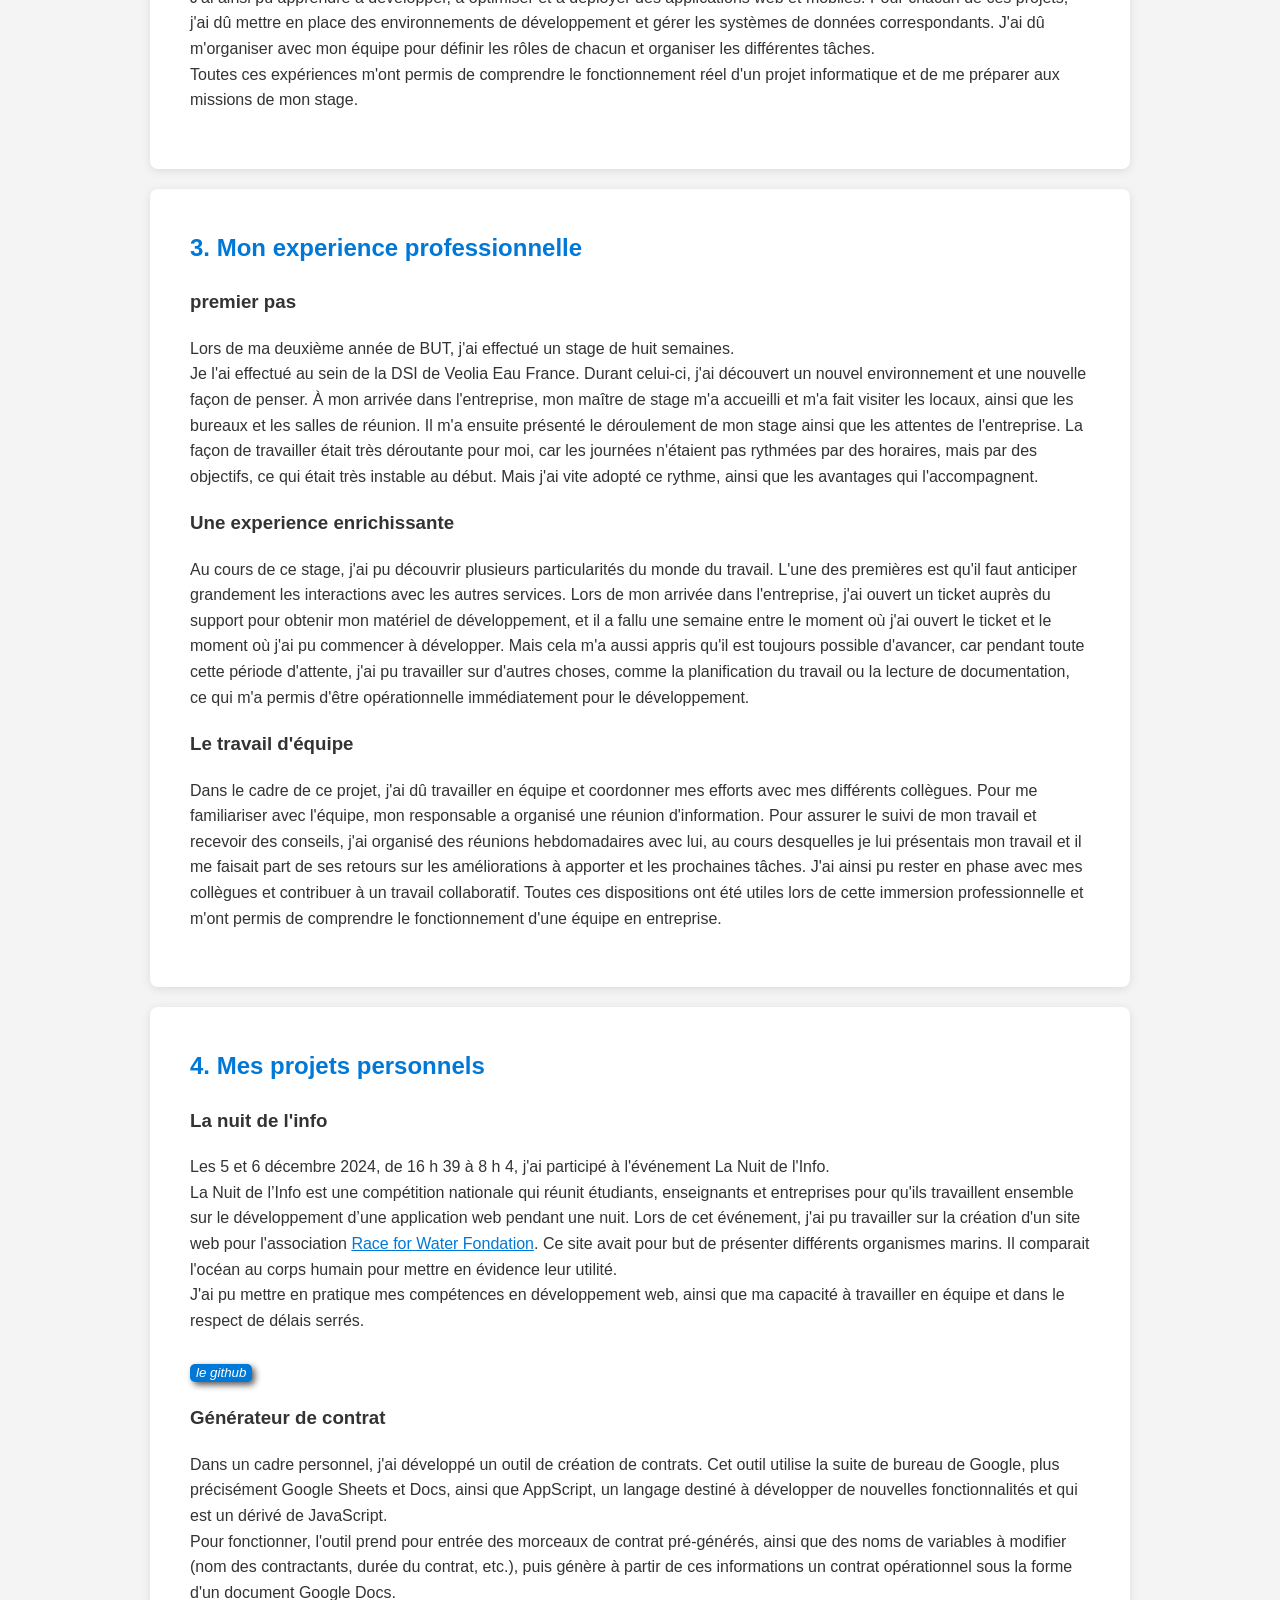
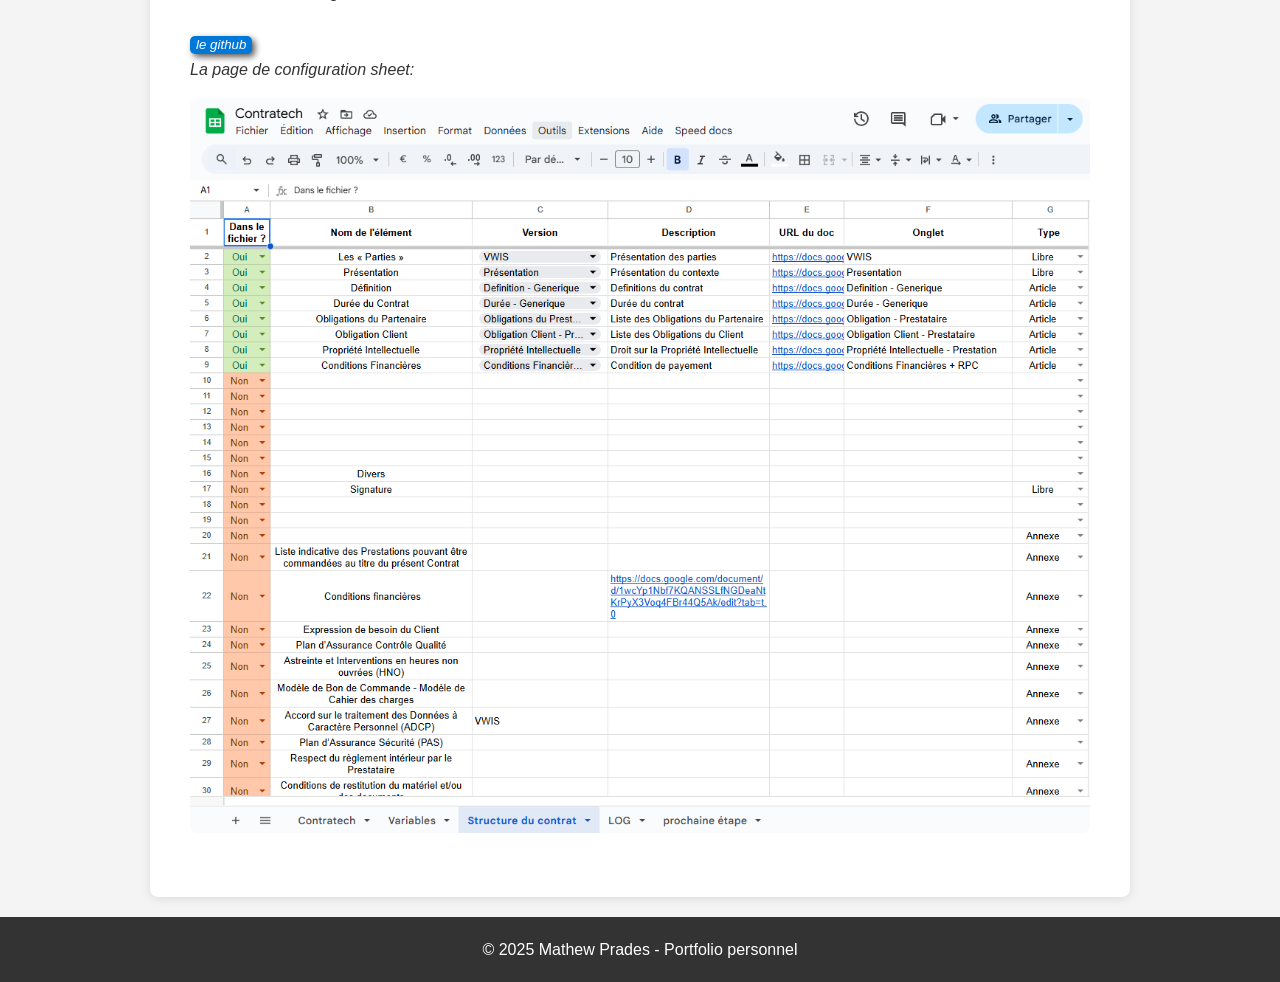
==== commit bde31383: "correction des fautes" ====
--- a/index.html
+++ b/index.html
@@ -30,7 +30,7 @@
       <ul>
         <li><a class="nav-link" href="#qui">Qui suis-je ?</a></li>
         <li><a class="nav-link" href="#compétences">Mes compétences</a></li>
-        <li><a class="nav-link" href="#pro">experience professionnel</a></li>
+        <li><a class="nav-link" href="#pro">Experience professionnelle</a></li>
         <li><a class="nav-link" href="#projets">Projets</a></li>
       </ul>
     </nav>
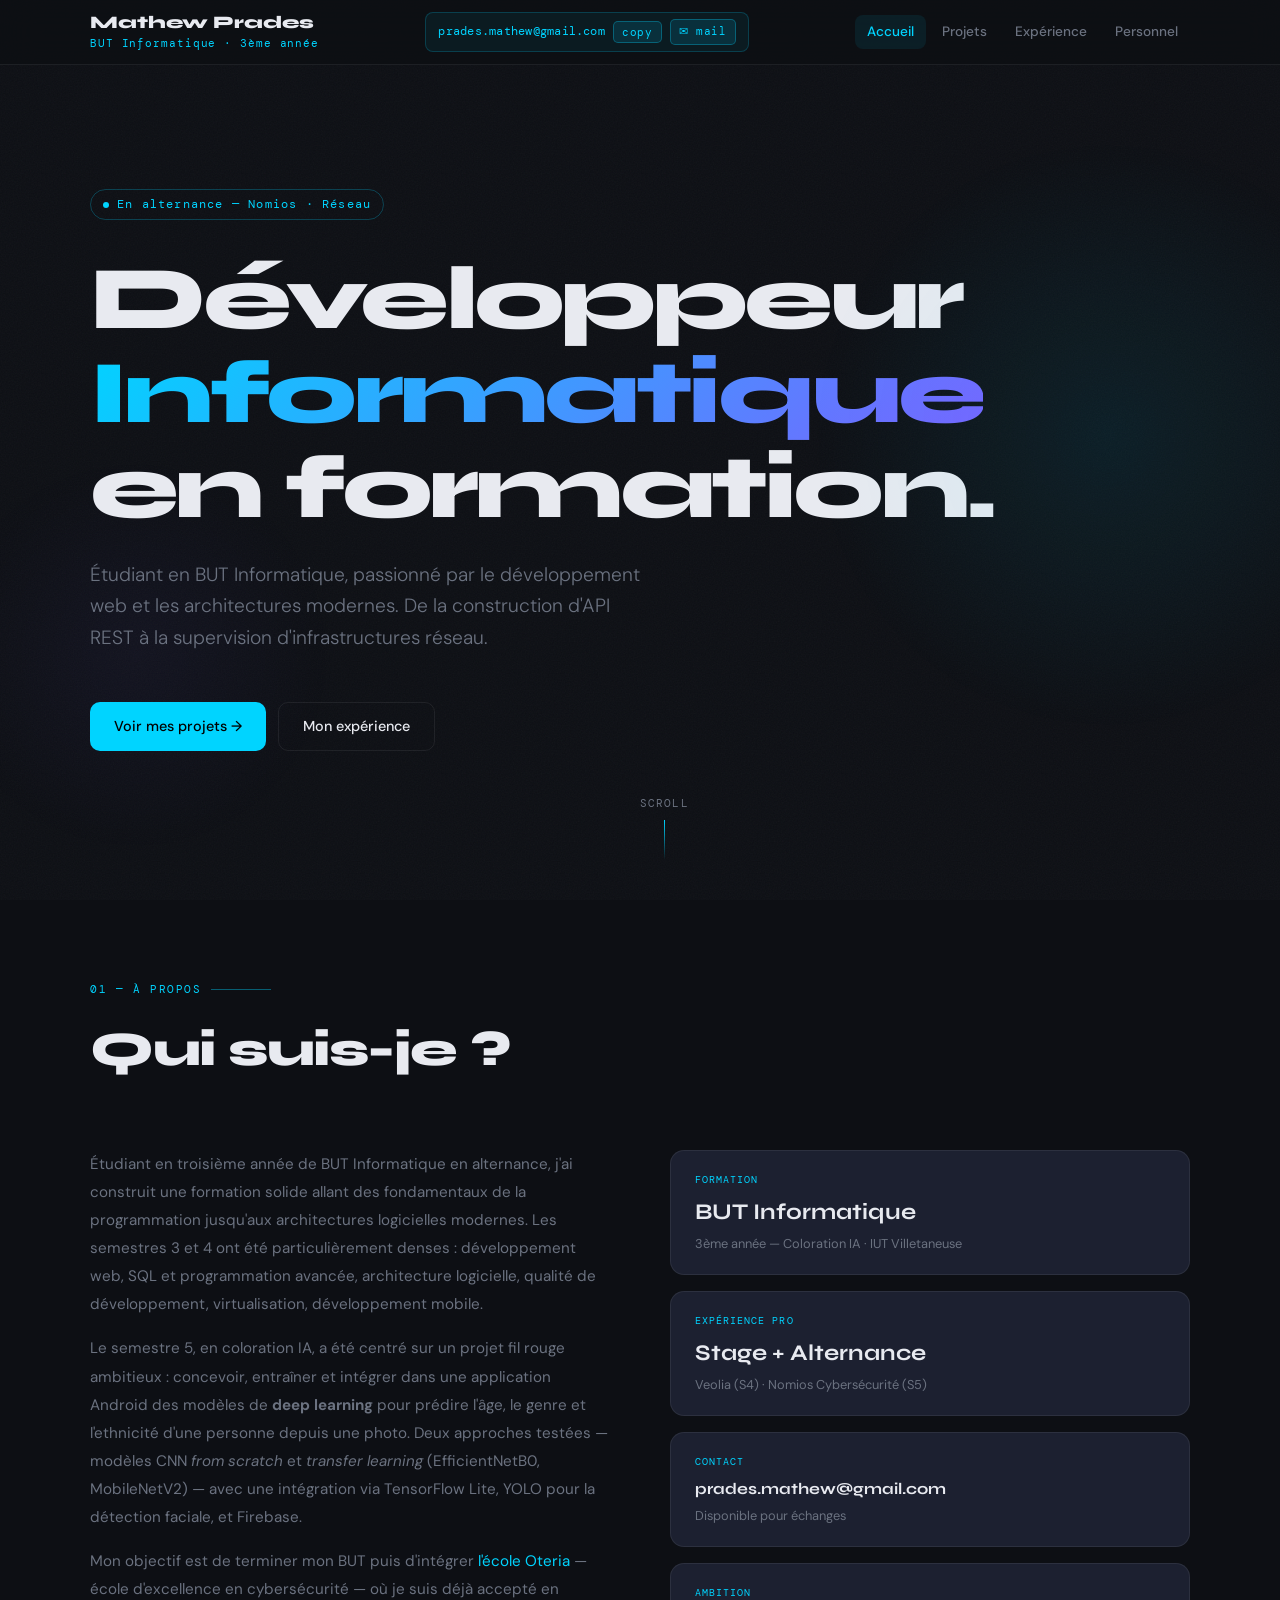
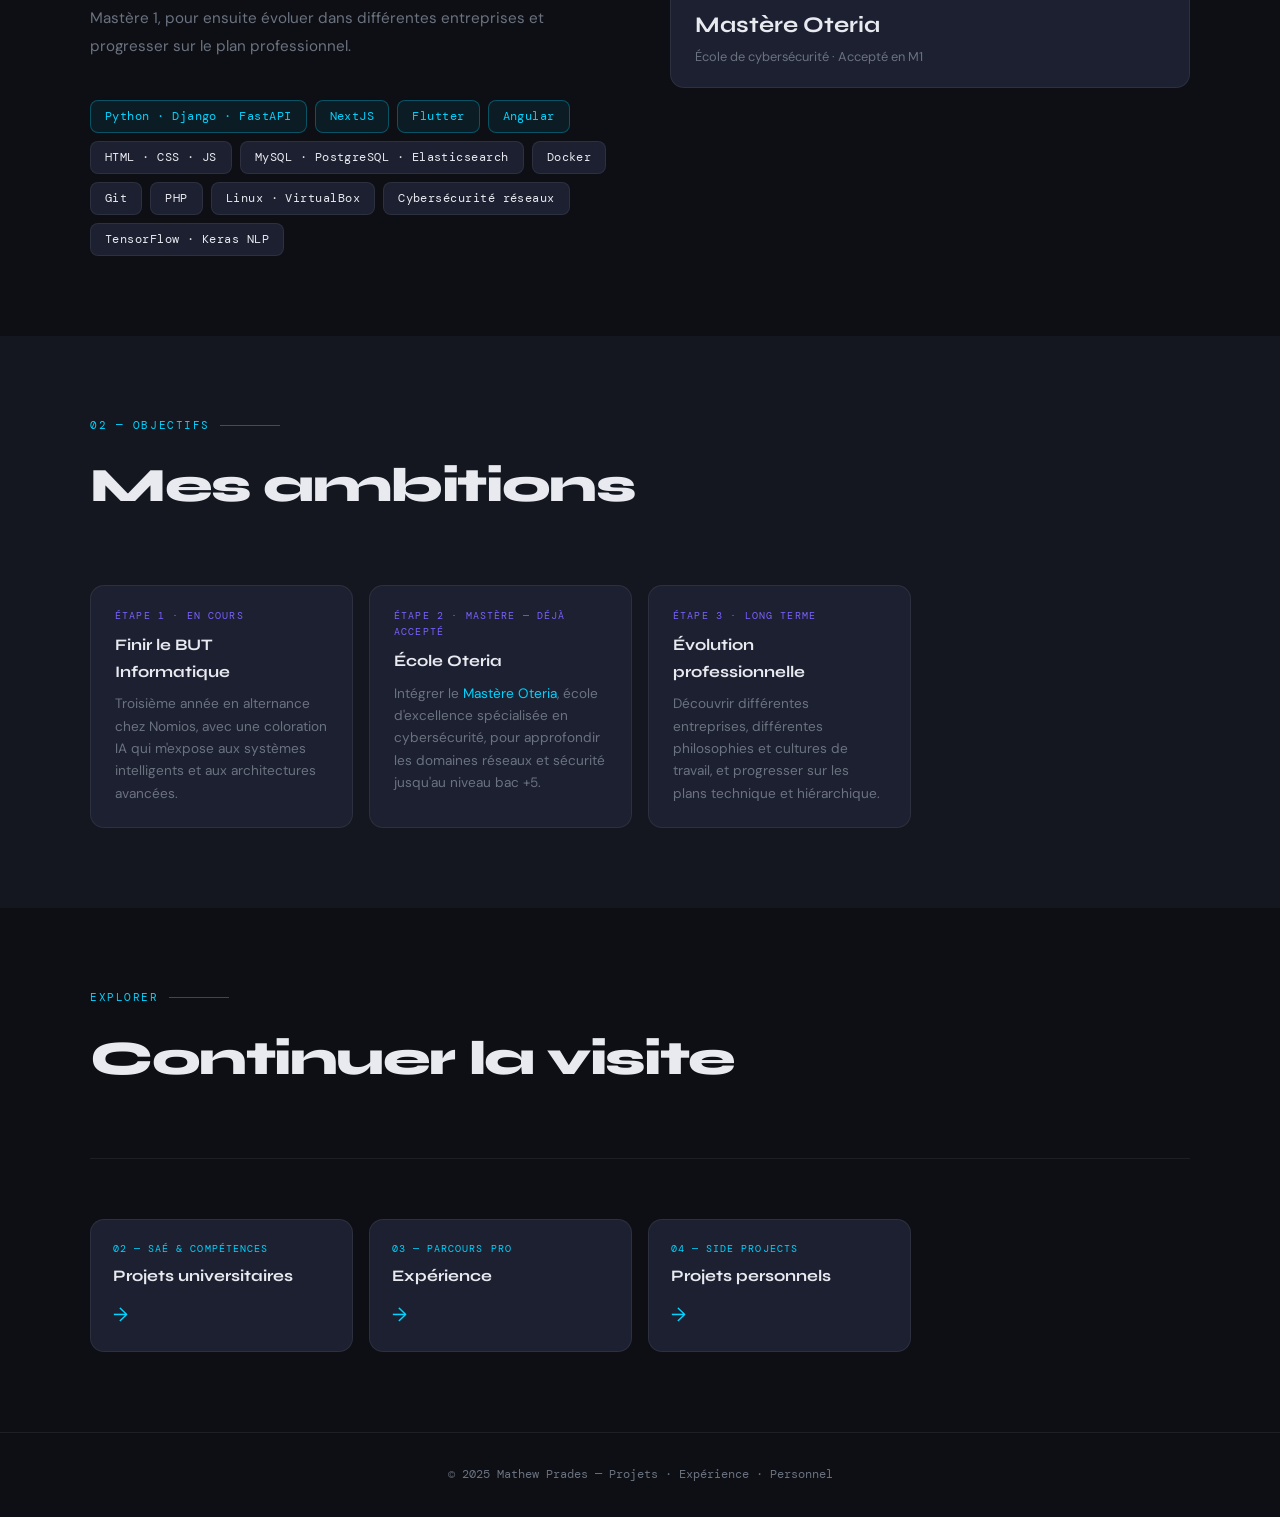
==== commit 594a2f8c: "V2" ====
--- a/index.html
+++ b/index.html
@@ -3,403 +3,173 @@
 <head>
   <meta charset="UTF-8" />
   <meta name="viewport" content="width=device-width, initial-scale=1" />
-  <title>Portfolio - Mathew Prades</title>
+  <title>Mathew Prades — Portfolio</title>
   <link rel="stylesheet" href="style.css" />
 </head>
 <body>
 
   <header>
-    <div class="header-top">
-      <h1>Mathew Prades</h1>
-      <p>
-        Étudiant en BUT Informatique
-        <br>
-        <label for="copy-email"><i id="email">prades.mathew@gmail.com</i></label>
-        <button id="copy-email" title="Copier l'adresse mail" style="background:none;border:none;cursor:pointer;vertical-align:middle;">
-          <img src="public/copy-icon.png" alt="Copier" style="width:16px;height:16px;">
-        </button>
-        <span id="copy-success" style="display:none;color:rgb(12, 235, 12);font-size:0.9em;">Copié !</span>
-        <script>
-          
-        </script>
-      </p>
+    <div class="header-inner">
+      <div class="header-identity">
+        <a href="index.html" class="name">Mathew Prades</a>
+        <span class="role">BUT Informatique · 3ème année</span>
+      </div>
+      <div class="email-row">
+        <span id="email">prades.mathew@gmail.com</span>
+        <button id="copy-email" title="Copier l'adresse">copy</button>
+        <a id="mail-draft" href="mailto:prades.mathew@gmail.com" title="Ouvrir un brouillon">✉ mail</a>
+        <span id="copy-success">✓ Copié !</span>
+      </div>
       <button class="menu-toggle" aria-label="Menu">&#9776;</button>
+      <nav id="navbar">
+        <ul>
+          <li><a href="index.html">Accueil</a></li>
+          <li><a href="projets.html">Projets</a></li>
+          <li><a href="experience.html">Expérience</a></li>
+          <li><a href="perso.html">Personnel</a></li>
+        </ul>
+      </nav>
     </div>
-
-    <nav id="navbar">
-      <ul>
-        <li><a class="nav-link" href="#qui">Qui suis-je ?</a></li>
-        <li><a class="nav-link" href="#compétences">Mes compétences</a></li>
-        <li><a class="nav-link" href="#pro">Experience professionnelle</a></li>
-        <li><a class="nav-link" href="#projets">Projets</a></li>
-      </ul>
-    </nav>
   </header>
 
+  <!-- Hero -->
+  <section class="hero">
+    <div class="hero-inner">
+      <div class="hero-tag">En alternance — Nomios · Réseau</div>
+      <h1>Développeur<br><span>Informatique</span><br>en formation.</h1>
+      <p class="hero-desc">
+        Étudiant en BUT Informatique, passionné par le développement web et les architectures modernes.
+        De la construction d'API REST à la supervision d'infrastructures réseau.
+      </p>
+      <div class="hero-links">
+        <a href="projets.html" class="btn btn-primary">Voir mes projets →</a>
+        <a href="experience.html" class="btn btn-outline">Mon expérience</a>
+      </div>
+    </div>
+    <div class="scroll-hint">
+      <span>SCROLL</span>
+      <div class="scroll-hint-line"></div>
+    </div>
+  </section>
   <main>
-    <section id="qui">
-      <h2>1. Qui suis-je ?</h2>
 
-      <h3>Mon BUT</h3>
-      <p>
-        Étudiant en deuxième année de BUT Informatique,
-        j'ai pu découvrir ce domaine et comprendre les
-        enjeux qui l'entourent.
-        <br>
-        <br>
-        Alors que lors de ma première année, j'ai
-        principalement étudié les bases de la
-        programmation, des systèmes informatiques
-        et des outils numériques, l'objectif était
-        de nous donner une vue d'ensemble de l'informatique
-        et de nous apprendre la logique qui se cache
-        derrière le monde du développement.
-        <br>
-        En deuxième année, le développement est
-        abordé de manière plus concrète et opérationnelle. 
-        Au lieu d'apprendre la logique d'un langage, on
-        apprend à la mettre en pratique dans un projet.
-        J'ai également appris les bonnes pratiques lors
-        d'un développement, pour rendre le tout plus
-        cohérent, compréhensible et nous faire prendre
-        conscience de tous les points essentiels pour
-        le bon déroulement d'un projet.
-        <br>
-        <br>
-        Durant cette année, j'ai également effectué un
-        stage dans le domaine du développement web, ce
-        qui m'a conforté dans l'idée que j'avais trouvé
-        ma voie.
-      </p>
+    <!-- Qui suis-je -->
+    <section class="section">
+      <div class="section-inner">
+        <p class="section-label">01 — À propos</p>
+        <h2 class="section-title">Qui suis-je ?</h2>
 
-      <h3>Mes ambitions</h3>
-      <p>
-        Mon objectif est de terminer mon BUT informatique,
-        puis de poursuivre avec un diplôme d'ingénieur en
-        informatique ou en réseaux, ce qui me permettrait
-        d'atteindre le niveau bac +5. Ces diplômes me
-        permettront ensuite d'exercer le métier de
-        développeur ou d'ingénieur en réseaux. Une fois
-        dans le monde professionnel, j'aimerais évoluer
-        au sein de différentes entreprises afin de découvrir
-        différents cadres, philosophies, mais aussi
-        progresser sur les plans professionnel et
-        hiérarchique grâce à cette expérience.
-      </p>
+        <div class="two-col">
+          <div class="about-text reveal">
+            <p>
+              Étudiant en troisième année de BUT Informatique en alternance, j'ai construit une formation solide allant des fondamentaux de la programmation jusqu'aux architectures logicielles modernes. Les semestres 3 et 4 ont été particulièrement denses : développement web, SQL et programmation avancée, architecture logicielle, qualité de développement, virtualisation, développement mobile.
+            </p>
+            <p>
+              Le semestre 5, en coloration IA, a été centré sur un projet fil rouge ambitieux : concevoir, entraîner et intégrer dans une application Android des modèles de <strong>deep learning</strong> pour prédire l'âge, le genre et l'ethnicité d'une personne depuis une photo. Deux approches testées — modèles CNN <em>from scratch</em> et <em>transfer learning</em> (EfficientNetB0, MobileNetV2) — avec une intégration via TensorFlow Lite, YOLO pour la détection faciale, et Firebase.
+            </p>
+            <p>
+              Mon objectif est de terminer mon BUT puis d'intégrer <a href="https://www.oteria.fr/" target="_blank">l'école Oteria</a> — école d'excellence en cybersécurité — où je suis déjà accepté en Mastère 1, pour ensuite évoluer dans différentes entreprises et progresser sur le plan professionnel.
+            </p>
+            <div class="skills-row">
+              <span class="skill-badge highlight">Python · Django · FastAPI</span>
+              <span class="skill-badge highlight">NextJS</span>
+              <span class="skill-badge highlight">Flutter</span>
+              <span class="skill-badge highlight">Angular</span>
+              <span class="skill-badge">HTML · CSS · JS</span>
+              <span class="skill-badge">MySQL · PostgreSQL · Elasticsearch</span>
+              <span class="skill-badge">Docker</span>
+              <span class="skill-badge">Git</span>
+              <span class="skill-badge">PHP</span>
+              <span class="skill-badge">Linux · VirtualBox</span>
+              <span class="skill-badge">Cybersécurité réseaux</span>
+              <span class="skill-badge">TensorFlow · Keras NLP</span>
+            </div>
+          </div>
+
+          <div class="about-stats reveal">
+            <div class="stat-card">
+              <div class="stat-label">Formation</div>
+              <div class="stat-value">BUT Informatique</div>
+              <div class="stat-sub">3ème année — Coloration IA · IUT Villetaneuse</div>
+            </div>
+            <div class="stat-card">
+              <div class="stat-label">Expérience pro</div>
+              <div class="stat-value">Stage + Alternance</div>
+              <div class="stat-sub">Veolia (S4) · Nomios Cybersécurité (S5)</div>
+            </div>
+            <div class="stat-card">
+              <div class="stat-label">Contact</div>
+              <div class="stat-value" style="font-size:1rem;">prades.mathew@gmail.com</div>
+              <div class="stat-sub">Disponible pour échanges</div>
+            </div>
+            <div class="stat-card">
+              <div class="stat-label">Ambition</div>
+              <div class="stat-value">Mastère Oteria</div>
+              <div class="stat-sub">École de cybersécurité · Accepté en M1</div>
+            </div>
+          </div>
+        </div>
+      </div>
     </section>
 
-    <section id="compétences">
-      <h2>2. Bilan de mes compétences et projets</h2>
-
-      <h3>Mes projets universsitaire</h3>
-
-      <h4>Installation de services réseau</h4>
-      <p>
-        Dans le cadre d'un projet
-        universitaire, j'ai pu installer un
-        système de services réseau relié à
-        une base de données, sur une
-        machine virtuelle. Pour cela j'ai
-        émulé une machine virtuelle sur un
-        disque dur, via le logiciel Oracle
-        VM VirtualBox. J'y ai ensuite installé
-        MariaDB, pour gérer la base de
-        données. Ainsi que le service
-        apache2, pour faire de ma machine
-        un serveur. Et pour terminer j'ai
-        utilisé le langage PHP, pour faire
-        communiquer les deux services.
-        <br>
-        <br>
-        Ce projet ma appris à:
-        <br>
-        - Crée une machine virtuelle, la booter, et la faire fonctionner sur différents matériels.
-        <br>
-        - Configurer un environnement de développement, avec différents outils et les interconnecter.
-        <br>
-        - Crée des scripts pour la lecture d'informations, leur traitement et les renvoyer à l'utilisateur.
-      </p>
-
-      <h4>Organisation d'un travail d'équipe</h4>
-      <p>
-        Lors de ce projet, nous avons dû, avec mon équipe, visiter un musée et noter les parties intéressantes ou qui nous ont marqués.
-        Mais aussi effectuer une interview d'une personne présente à l'exposition, pour avoir son ressenti.
-        Puis développer un site pour présenter l'exposition, et imaginer ce qu'elle présentera l'année suivante.
-        Moi et deux de mes camarades étions chargés de développer le site web.
-        <br>
-        <br>
-        Lors de ce projet, j'ai pu développer mes compétences en:
-        <br>
-        - Dans les langages web basiques tels que le HTML, CSS et JavaScript, pour créer une page web fonctionnelle, agréable à utiliser et responsive.
-        <br>
-        - Communication et mes facultés à travailler en équipe, car il fallait organiser les différentes tâches, se les répartir et informer les autres de l'avancement du projet.
-        <br>
-        <br>
-        <button class="but_lien"><a href="https://12300238.github.io/SAE-206/"><i>Le site web que nous avons crée</i></a></button>
-        <br>
-        <button class="but_lien"><a href="https://github.com/12300238/SAE-206"><i>le github</i></a></button>
-      </p>
-
-      <h4>Création BD</h4>
-      <p>
-        Pour ce projet, j'ai dû utiliser l'outil
-        PostgreSQL pour paramétrer une
-        base de données. J'ai dû faire un
-        modèle relationnel, pour décider à
-        quoi allaient ressembler ces
-        tables et comment elles allaient
-        communiquer entre elles. Puis j'ai
-        écrit un script pour que ces tables
-        se créent de façon automatique.
-        Et pour finir j'ai demandé à un
-        logiciel spécialisé d'écrire sa
-        propre version du script, pour la
-        comparer à la mienne.
-        <br>
-        <br>
-        Ce projet m'a permis de développer mes compétences en:
-        <br>
-        - Modélisation d'entité relationnelle, et en définition de base de données.
-        <br>
-        - Réalisation de script de génération de base de données.
-        <br>
-        - Mais j'ai aussi découvert des outils professionnels pour générer ses bases de données.
-        <br>
-        <br>
-        <i>Des model entite association de mon projet:</i>
-        <div class="images_suivit">
-          <img src="public/SAE3_1.png" alt="model entité association 1">
-          <img id="img_spe_1" src="public/SAE3_2.png" alt="model entité association 2">
-        </div>
-      </p>
-
-      <h4>Recueil de besoins</h4>
-      <p>
-        Dans ce projet, j'ai dû endosser deux
-        rôles, ce lui de client, et celui de
-        développeur.
-        Dans mon rôle de client, j'étais un
-        patron de bar, qui souhaitait un
-        nouveau site. J'ai dû définir des
-        besoins, donner mes attentes
-        fonctionnelles et graphiques pour le
-        site et faire des retours sur les
-        propositions. Puis, dans le rôle de
-        développeur, j'ai dû faire un site
-        pour un observatoire qui souhaitait
-        accéder à un public plus jeune. J'ai
-        dû étudier le cahier des charges,
-        répondre aux attentes des clients et
-        prendre en compte les retours faits.
-        <br>
-        <br>
-        Ce projet m’a permis de travailler mes compétences en communication.
-        <br>
-        Tout au long de ce projet, j'ai dû apprendre à m'exprimer pour définir des besoins de manière claire, pour exprimer mes attentes, mais aussi pour faire des retours constructifs et pertinents.
-        <br>
-        Mais j'ai aussi dû apprendre à écouter, mon client pour prendre en compte ses besoins, comprendre ses attentes et écouter son avis et les différents retours qu'il me faisait.
-        <br>
-        <br>
-        <i>Les maquette du site:</i>
-        <div class="images_coller">
-          <img src="public/SAE4_1.png" alt="page d'accueil V1">
-          <img src="public/SAE4_2.png" alt="page d'accueil V2">
-        </div>
-      </p>
-
-      <h4>Développement d'une application</h4>
-      <p>
-        L'objectif de ce projet était de mettre
-        en pratique l'ensemble des connaissances
-        acquises lors de nos cours. À cette fin,
-        nous avons créé une application web
-        complète, aussi bien pour le back-end
-        que pour le front-end. Nous avons créé
-        une base de données MySQL que nous
-        interrogeons avec une API Python utilisant
-        la bibliothèque Django, et nous gérons
-        notre front-end avec NextJS.
-        <br>
-        Une fois l'application web opérationnelle,
-        nos professeurs nous ont demandé de
-        reprendre le développement du back-end
-        afin de créer une application mobile. Pour
-        développer cette application, nous avons
-        utilisé Flutter. Une fois le projet
-        terminé, nous disposions d'une
-        application web et mobile opérationnelle
-        permettant de toucher le plus d'utilisateurs
-        possible.
-        <br>
-        <br>
-        Ce projet m’a permis de faire un bilan de mes compétences, car il a fallu que j'utilise toutes les compétences que j'avais développées pendant mes deux premières années de BUT.
-        <br>
-        Nous avons créé une application web, que nous avons ensuite convertie en application mobile, et nous avons même dû conteneuriser notre back-end.
-        <br>
-        Et finalement, nous avons dû communiquer. Tout au long de ce projet, nous avons dû échanger via des réunions, pour faire des points sur l'avancée du projet et les différentes tâches restantes.
-        <br>
-        <br>
-        <button class="but_lien"><a href="https://github.com/NoWauu/V-lib"><i>le github</i></a></button>
-        <div class="images_coller">
-          <div class="image_mobile">
-            <span>page d'accueil du site:</span>
-            <br>
-            <img src="public/SAE5_1.png" alt="page d'accueil">
+    <!-- Mes ambitions -->
+    <section class="section">
+      <div class="section-inner">
+        <p class="section-label">02 — Objectifs</p>
+        <h2 class="section-title">Mes ambitions</h2>
+        <div class="ambitions-grid reveal">
+          <div class="ambition-item">
+            <div class="step">Étape 1 · En cours</div>
+            <h4>Finir le BUT Informatique</h4>
+            <p>Troisième année en alternance chez Nomios, avec une coloration IA qui m'expose aux systèmes intelligents et aux architectures avancées.</p>
           </div>
-          <div class="image_mobile">
-            <span>page d'aceuil de l'application:</span>
-            <br>
-            <img src="public/SAE5_2.png" alt="page d'accueil">
+          <div class="ambition-item">
+            <div class="step">Étape 2 · Mastère — Déjà accepté</div>
+            <h4>École Oteria</h4>
+            <p>Intégrer le <a href="https://www.oteria.fr/" target="_blank">Mastère Oteria</a>, école d'excellence spécialisée en cybersécurité, pour approfondir les domaines réseaux et sécurité jusqu'au niveau bac +5.</p>
+          </div>
+          <div class="ambition-item">
+            <div class="step">Étape 3 · Long terme</div>
+            <h4>Évolution professionnelle</h4>
+            <p>Découvrir différentes entreprises, différentes philosophies et cultures de travail, et progresser sur les plans technique et hiérarchique.</p>
           </div>
         </div>
-      </p>
-
-      <h3>Les compétence aquise</h3>
-      <p>
-        Ses projets m'ont permis de
-        progresser et de mettre en pratique mes
-        compétences dans un contexte précis et pertinent.
-        <br>
-        J'ai ainsi pu apprendre à développer, à
-        optimiser et à déployer des applications
-        web et mobiles. Pour chacun de ces projets,
-        j'ai dû mettre en place des environnements
-        de développement et gérer les systèmes de
-        données correspondants. J'ai dû m'organiser
-        avec mon équipe pour définir les rôles de
-        chacun et organiser les différentes tâches.
-        <br>
-        Toutes ces expériences m'ont permis de
-        comprendre le fonctionnement réel d'un
-        projet informatique et de me préparer
-        aux missions de mon stage.
-      </p>
+      </div>
     </section>
 
-    <section id="pro">
-      <h2>3. Mon experience professionnelle</h2>
-      <h3>premier pas</h3>
-      <p>
-        Lors de ma deuxième année de BUT, j'ai
-        effectué un stage de huit semaines.
-        <br>
-        Je l'ai effectué au sein de la DSI de
-        Veolia Eau France. Durant celui-ci,
-        j'ai découvert un nouvel environnement
-        et une nouvelle façon de penser. À mon
-        arrivée dans l'entreprise, mon maître
-        de stage m'a accueilli et m'a fait
-        visiter les locaux, ainsi que les bureaux
-        et les salles de réunion. Il m'a ensuite
-        présenté le déroulement de mon stage
-        ainsi que les attentes de l'entreprise.
-        La façon de travailler était très
-        déroutante pour moi, car les journées
-        n'étaient pas rythmées par des horaires,
-        mais par des objectifs, ce qui était très
-        instable au début. Mais j'ai vite adopté
-        ce rythme, ainsi que les avantages qui
-        l'accompagnent.
-      </p>
-
-      <h3>Une experience enrichissante</h3>
-      <p>
-        Au cours de ce stage, j'ai pu découvrir
-        plusieurs particularités du monde du travail.
-        L'une des premières est qu'il faut anticiper
-        grandement les interactions avec les autres
-        services. Lors de mon arrivée dans l'entreprise,
-        j'ai ouvert un ticket auprès du support pour
-        obtenir mon matériel de développement, et il a
-        fallu une semaine entre le moment où j'ai ouvert
-        le ticket et le moment où j'ai pu commencer à
-        développer. Mais cela m'a aussi appris qu'il est
-        toujours possible d'avancer, car pendant toute
-        cette période d'attente, j'ai pu travailler sur
-        d'autres choses, comme la planification du
-        travail ou la lecture de documentation, ce qui
-        m'a permis d'être opérationnelle immédiatement
-        pour le développement.
-      </p>
-
-      <h3>Le travail d'équipe</h3>
-      <p>
-        Dans le cadre de ce projet, j'ai dû travailler
-        en équipe et coordonner mes efforts avec mes
-        différents collègues. Pour me familiariser avec
-        l'équipe, mon responsable a organisé une réunion
-        d'information. Pour assurer le suivi de mon
-        travail et recevoir des conseils, j'ai organisé
-        des réunions hebdomadaires avec lui, au cours
-        desquelles je lui présentais mon travail et il
-        me faisait part de ses retours sur les améliorations
-        à apporter et les prochaines tâches. J'ai ainsi
-        pu rester en phase avec mes collègues et contribuer
-        à un travail collaboratif. Toutes ces dispositions
-        ont été utiles lors de cette immersion
-        professionnelle et m'ont permis de comprendre le
-        fonctionnement d'une équipe en entreprise.
-      </p>
+    <!-- Navigation vers les autres pages -->
+    <section class="section">
+      <div class="section-inner">
+        <p class="section-label">Explorer</p>
+        <h2 class="section-title">Continuer la visite</h2>
+        <div class="page-nav">
+          <a href="projets.html" class="page-nav-card reveal">
+            <span class="pnc-label">02 — SAÉ & Compétences</span>
+            <span class="pnc-title">Projets universitaires</span>
+            <span class="pnc-arrow">→</span>
+          </a>
+          <a href="experience.html" class="page-nav-card reveal">
+            <span class="pnc-label">03 — Parcours pro</span>
+            <span class="pnc-title">Expérience</span>
+            <span class="pnc-arrow">→</span>
+          </a>
+          <a href="perso.html" class="page-nav-card reveal">
+            <span class="pnc-label">04 — Side projects</span>
+            <span class="pnc-title">Projets personnels</span>
+            <span class="pnc-arrow">→</span>
+          </a>
+        </div>
+      </div>
     </section>
 
-    <section id="projets">
-      <h2>4. Mes projets personnels</h2>
-
-      <h3>La nuit de l'info</h3>
-      <p>
-        Les 5 et 6 décembre 2024, de 16 h 39 à 8 h 4,
-        j'ai participé à l'événement La Nuit de l'Info.
-        <br>
-        La Nuit de l’Info est une compétition nationale
-        qui réunit étudiants, enseignants et entreprises
-        pour qu'ils travaillent ensemble sur le développement
-        d’une application web pendant une nuit. Lors de cet
-        événement, j'ai pu travailler sur la création d'un
-        site web pour l'association 
-        <a href="https://www.raceforwater.org">Race for Water Fondation</a>.
-        Ce site avait pour but de présenter différents organismes marins.
-        Il comparait l'océan au corps humain pour mettre en évidence
-        leur utilité.
-        <br>
-        J'ai pu mettre en pratique mes compétences en
-        développement web, ainsi que ma capacité à travailler
-        en équipe et dans le respect de délais serrés.
-        <br>
-        <br>
-        <button class="but_lien"><a href="https://github.com/NoWauu/NDI2024"><i>le github</i></a></button>
-      </p>
-
-      <h3>Générateur de contrat</h3>
-      <p>
-        Dans un cadre personnel, j'ai développé un
-        outil de création de contrats. Cet outil
-        utilise la suite de bureau de Google, plus
-        précisément Google Sheets et Docs, ainsi
-        que AppScript, un langage destiné à développer
-        de nouvelles fonctionnalités et qui est un
-        dérivé de JavaScript.
-        <br>
-        Pour fonctionner, l'outil prend pour entrée
-        des morceaux de contrat pré-générés, ainsi
-        que des noms de variables à modifier (nom
-        des contractants, durée du contrat, etc.),
-        puis génère à partir de ces informations un
-        contrat opérationnel sous la forme d'un
-        document Google Docs.
-        <br>
-        <br>
-        <button class="but_lien"><a href="https://github.com/12300238/Speed_docs"><i>le github</i></a></button>
-        <br>
-        <i>La page de configuration sheet:</i>
-        <div class="images_suivit">
-          <img src="public/projet_perso.png" alt="une page google sheet">
-        </div>
-
-      </p>
   </main>
 
   <footer>
-    &copy; 2025 Mathew Prades - Portfolio personnel
+    <span>&copy; 2025 <a href="index.html">Mathew Prades</a> —
+      <a href="projets.html">Projets</a> ·
+      <a href="experience.html">Expérience</a> ·
+      <a href="perso.html">Personnel</a>
+    </span>
   </footer>
 
   <script src="script.js"></script>
--- a/style.css
+++ b/style.css
@@ -1,208 +1,690 @@
-/* Reset base */
-html{
-  scroll-behavior: smooth;
-}
+@import url('https://fonts.googleapis.com/css2?family=Syne:wght@400;600;700;800&family=DM+Mono:ital,wght@0,400;0,500;1,400&family=DM+Sans:ital,opsz,wght@0,9..40,300;0,9..40,400;0,9..40,500;1,9..40,300&display=swap');
+
+/* ── Tokens ─────────────────────────────────────── */
+:root {
+  --bg:        #0d0f14;
+  --surface:   #141720;
+  --surface2:  #1c2030;
+  --border:    rgba(255,255,255,0.07);
+  --accent:    #00d4ff;
+  --accent2:   #7b61ff;
+  --text:      #e8eaf0;
+  --muted:     #6b7280;
+  --radius:    14px;
+  --transition: 0.35s cubic-bezier(0.4,0,0.2,1);
+}
+
+/* ── Reset ───────────────────────────────────────── */
+*, *::before, *::after { box-sizing: border-box; margin: 0; padding: 0; }
+html { scroll-behavior: smooth; }
 
 body {
-  font-family: 'Segoe UI', sans-serif;
-  line-height: 1.6;
-  margin: 0;
-  padding: 0;
-  background: #f4f4f4;
-  color: #333;
-}
-
-/* Fixed header */
+  font-family: 'DM Sans', sans-serif;
+  background: var(--bg);
+  color: var(--text);
+  line-height: 1.65;
+  overflow-x: hidden;
+}
+
+body::before {
+  content: '';
+  position: fixed;
+  inset: 0;
+  background-image: url("data:image/svg+xml,%3Csvg viewBox='0 0 200 200' xmlns='http://www.w3.org/2000/svg'%3E%3Cfilter id='n'%3E%3CfeTurbulence type='fractalNoise' baseFrequency='0.75' numOctaves='4' stitchTiles='stitch'/%3E%3C/filter%3E%3Crect width='100%25' height='100%25' filter='url(%23n)' opacity='0.04'/%3E%3C/svg%3E");
+  background-size: 200px;
+  pointer-events: none;
+  z-index: 0;
+}
+
+/* ── Typography ──────────────────────────────────── */
+h1, h2, h3 { font-family: 'Syne', sans-serif; font-weight: 700; letter-spacing: -0.02em; }
+code, .mono { font-family: 'DM Mono', monospace; }
+a { color: var(--accent); text-decoration: none; transition: opacity var(--transition); }
+a:hover { opacity: 0.75; }
+
+/* ── Header / Nav ────────────────────────────────── */
 header {
   position: fixed;
-  top: 0;
-  left: 0;
-  right: 0;
-  background: #0078D7;
-  color: white;
+  top: 0; left: 0; right: 0;
   z-index: 1000;
-  box-shadow: 0 2px 8px rgba(0,0,0,0.2);
-}
-
-.header-top {
-  padding: 15px 40px 5px;
-  text-align: center;
-}
-
-header h1 {
-  margin: 0;
-  font-size: 2em;
-}
-
-header p {
-  margin: 5px 0 10px;
-  font-size: 1em;
-}
-
-/* Navigation */
-nav {
-  background: #005fa3;
-  padding: 10px 0;
+  padding: 0 clamp(20px, 5vw, 60px);
+  background: rgba(13,15,20,0.88);
+  backdrop-filter: blur(18px);
+  -webkit-backdrop-filter: blur(18px);
+  border-bottom: 1px solid var(--border);
+}
+
+.header-inner {
+  max-width: 1100px;
+  margin: 0 auto;
+  display: flex;
+  align-items: center;
+  justify-content: space-between;
+  height: 64px;
+  gap: 20px;
+}
+
+.header-identity { display: flex; flex-direction: column; gap: 1px; }
+.header-identity .name {
+  font-family: 'Syne', sans-serif;
+  font-weight: 800;
+  font-size: 1.1rem;
+  color: var(--text);
+  line-height: 1.2;
+  text-decoration: none;
+}
+.header-identity .name:hover { opacity: 1; }
+.header-identity .role {
+  font-family: 'DM Mono', monospace;
+  font-size: 0.7rem;
+  color: var(--accent);
+  letter-spacing: 0.08em;
+}
+
+.email-row {
+  display: flex;
+  align-items: center;
+  gap: 8px;
+  font-family: 'DM Mono', monospace;
+  font-size: 0.75rem;
+  color: var(--text);
+  background: rgba(0,212,255,0.06);
+  border: 1px solid rgba(0,212,255,0.2);
+  padding: 6px 12px;
+  border-radius: 8px;
+  position: relative;
+}
+
+#email {
+  color: var(--accent);
+  font-style: normal;
+  letter-spacing: 0.02em;
+}
+
+#copy-email {
+  background: rgba(0,212,255,0.12);
+  border: 1px solid rgba(0,212,255,0.3);
+  border-radius: 5px;
+  padding: 3px 8px;
+  cursor: pointer;
+  color: var(--accent);
+  font-family: 'DM Mono', monospace;
+  font-size: 0.68rem;
+  letter-spacing: 0.06em;
+  transition: all var(--transition);
+  white-space: nowrap;
+}
+#copy-email:hover {
+  background: rgba(0,212,255,0.22);
+  border-color: var(--accent);
+  box-shadow: 0 0 10px rgba(0,212,255,0.2);
+}
+
+#copy-success {
+  display: none;
+  color: #4ade80;
+  font-size: 0.7rem;
+  font-family: 'DM Mono', monospace;
+  white-space: nowrap;
+  margin-left: 2px;
+}
+
+#mail-draft {
+  background: rgba(0,212,255,0.12);
+  border: 1px solid rgba(0,212,255,0.3);
+  border-radius: 5px;
+  padding: 3px 8px;
+  cursor: pointer;
+  color: var(--accent);
+  font-family: 'DM Mono', monospace;
+  font-size: 0.68rem;
+  letter-spacing: 0.06em;
+  transition: all var(--transition);
+  white-space: nowrap;
+  text-decoration: none;
+  display: inline-flex;
+  align-items: center;
+  gap: 4px;
+}
+#mail-draft:hover {
+  opacity: 1;
+  background: rgba(0,212,255,0.22);
+  border-color: var(--accent);
+  box-shadow: 0 0 10px rgba(0,212,255,0.2);
 }
 
 nav ul {
   list-style: none;
-  margin: 0;
-  padding: 0 40px;
-  display: flex;
-  flex-wrap: wrap;
-  gap: 20px;
-  justify-content: center;
-}
-
+  display: flex;
+  gap: 4px;
+}
 nav ul li a {
-  color: white;
+  color: var(--muted);
+  font-size: 0.85rem;
+  font-weight: 500;
+  padding: 6px 12px;
+  border-radius: 8px;
+  transition: all var(--transition);
   text-decoration: none;
-  font-weight: bold;
-}
-
-/* Ensure space under fixed header */
-main {
-  padding-top: 200px;
-}
-
-/* Content Sections */
-section {
-  padding: 40px;
-  background: white;
-  margin: 20px auto;
-  max-width: 900px;
-  box-shadow: 0 2px 10px rgba(0,0,0,0.1);
-  border-radius: 8px;
-  scroll-margin-top: 170px;
-}
-
-section h2 {
-  color: #0078D7;
-  margin-top: 0;
-}
-
-h4{
-  margin-bottom: 0px;
-}
-
-.images_coller {
-  display: flex;
-  justify-content: center;
-  gap: 10px;
-}
-
-.images_coller img {
-  max-width: 50%;
-  border-radius: 8px;
-}
-
-.images_suivit{
-  display: block;
-  text-align: center;
-}
-
-.images_suivit img {
-  max-width: 100%;
-  border-radius: 8px;
-}
-
-#img_spe_1{
-  max-width: 50%;
-  border-radius: 8px;
-}
-
-.image_mobile {
-  display: flex;
-  flex-direction: column;
-  align-items: center;
-  text-align: center;
-}
-
-.but_lien{
-  background-color: #0078D7;
-  color: rgb(255, 255, 255);
-  border: none;
-  border-radius: 5px;
-  box-shadow: 3px 3px 6px rgb(95, 90, 90);
-  padding-bottom: 2px;
-}
-
-.but_lien a{
-  color: rgb(255, 255, 255);
-  text-decoration: none;
-}
-
-/*footer sextion*/
-footer {
-  text-align: center;
-  padding: 20px;
-  background: #333;
-  color: white;
-}
-
-.contact {
-  background: #eaeaea;
-  padding: 20px;
-  border-radius: 6px;
-}
-
-a {
-  color: #0078D7;
-}
-
-/* Hamburger button */
+  display: flex;
+  align-items: center;
+  gap: 6px;
+}
+nav ul li a:hover { color: var(--text); background: var(--surface2); opacity: 1; }
+nav ul li a.active { color: var(--accent); background: rgba(0,212,255,0.08); opacity: 1; }
+
+/* Page breadcrumb indicator */
+.nav-page-indicator {
+  display: flex;
+  align-items: center;
+  gap: 8px;
+  font-family: 'DM Mono', monospace;
+  font-size: 0.7rem;
+  color: var(--muted);
+}
+.nav-page-indicator::before {
+  content: '/';
+  color: var(--border);
+}
+.nav-page-indicator span { color: var(--accent); }
+
+/* Hamburger */
 .menu-toggle {
   display: none;
   background: none;
-  color: white;
-  font-size: 2em;
+  border: 1px solid var(--border);
+  border-radius: 8px;
+  color: var(--text);
+  font-size: 1.2rem;
+  width: 38px;
+  height: 38px;
+  cursor: pointer;
+  align-items: center;
+  justify-content: center;
+  transition: all var(--transition);
+}
+.menu-toggle:hover { border-color: var(--accent); color: var(--accent); }
+
+/* ── Hero ────────────────────────────────────────── */
+.hero {
+  min-height: 100vh;
+  display: flex;
+  align-items: center;
+  padding: 120px clamp(20px, 5vw, 60px) 80px;
+  position: relative;
+  overflow: hidden;
+}
+.hero::after {
+  content: '';
+  position: absolute;
+  top: 15%; right: -10%;
+  width: 600px; height: 600px;
+  background: radial-gradient(circle, rgba(0,212,255,0.08) 0%, transparent 70%);
+  pointer-events: none;
+}
+.hero::before {
+  content: '';
+  position: absolute;
+  bottom: 5%; left: -5%;
+  width: 400px; height: 400px;
+  background: radial-gradient(circle, rgba(123,97,255,0.05) 0%, transparent 70%);
+  pointer-events: none;
+}
+
+.hero-inner { max-width: 1100px; margin: 0 auto; width: 100%; }
+
+.hero-tag {
+  display: inline-flex;
+  align-items: center;
+  gap: 8px;
+  font-family: 'DM Mono', monospace;
+  font-size: 0.75rem;
+  color: var(--accent);
+  letter-spacing: 0.1em;
+  border: 1px solid rgba(0,212,255,0.25);
+  padding: 5px 12px;
+  border-radius: 100px;
+  margin-bottom: 32px;
+  animation: fadeUp 0.6s ease both;
+}
+.hero-tag::before {
+  content: '';
+  width: 6px; height: 6px;
+  border-radius: 50%;
+  background: var(--accent);
+  animation: pulse 2s infinite;
+}
+@keyframes pulse {
+  0%, 100% { opacity: 1; transform: scale(1); }
+  50% { opacity: 0.4; transform: scale(0.8); }
+}
+
+.hero h1 {
+  font-size: clamp(3rem, 7vw, 6rem);
+  font-weight: 800;
+  line-height: 1.05;
+  letter-spacing: -0.04em;
+  margin-bottom: 24px;
+  animation: fadeUp 0.6s 0.1s ease both;
+}
+.hero h1 span {
+  background: linear-gradient(135deg, var(--accent), var(--accent2));
+  -webkit-background-clip: text;
+  -webkit-text-fill-color: transparent;
+  background-clip: text;
+}
+.hero-desc {
+  font-size: clamp(1rem, 2vw, 1.2rem);
+  color: var(--muted);
+  max-width: 560px;
+  margin-bottom: 48px;
+  font-weight: 300;
+  animation: fadeUp 0.6s 0.2s ease both;
+}
+.hero-links {
+  display: flex;
+  gap: 12px;
+  flex-wrap: wrap;
+  animation: fadeUp 0.6s 0.3s ease both;
+}
+
+/* ── Buttons ─────────────────────────────────────── */
+.btn {
+  display: inline-flex;
+  align-items: center;
+  gap: 8px;
+  padding: 12px 24px;
+  border-radius: 10px;
+  font-weight: 500;
+  font-size: 0.9rem;
+  cursor: pointer;
+  transition: all var(--transition);
+  text-decoration: none;
   border: none;
-  cursor: pointer;
+}
+.btn-primary { background: var(--accent); color: #000; }
+.btn-primary:hover { opacity: 1; background: #33ddff; transform: translateY(-1px); box-shadow: 0 8px 24px rgba(0,212,255,0.3); }
+.btn-outline { background: transparent; color: var(--text); border: 1px solid var(--border); }
+.btn-outline:hover { opacity: 1; border-color: rgba(255,255,255,0.2); background: var(--surface2); transform: translateY(-1px); }
+
+/* Scroll indicator */
+.scroll-hint {
   position: absolute;
-  right: 20px;
-  top: 20px;
-}
-
-/* Version mobile */
+  bottom: 40px;
+  left: 50%;
+  transform: translateX(-50%);
+  display: flex;
+  flex-direction: column;
+  align-items: center;
+  gap: 8px;
+  color: var(--muted);
+  font-size: 0.7rem;
+  font-family: 'DM Mono', monospace;
+  letter-spacing: 0.1em;
+  animation: fadeUp 0.6s 0.6s ease both;
+}
+.scroll-hint-line {
+  width: 1px; height: 40px;
+  background: linear-gradient(to bottom, var(--accent), transparent);
+  animation: scrollLine 2s ease infinite;
+}
+@keyframes scrollLine {
+  0% { transform: scaleY(0); transform-origin: top; }
+  50% { transform: scaleY(1); transform-origin: top; }
+  51% { transform: scaleY(1); transform-origin: bottom; }
+  100% { transform: scaleY(0); transform-origin: bottom; }
+}
+
+/* ── Page header (non-hero pages) ────────────────── */
+.page-header {
+  padding: 140px clamp(20px, 5vw, 60px) 70px;
+  position: relative;
+  overflow: hidden;
+}
+.page-header::after {
+  content: '';
+  position: absolute;
+  top: 0; right: -5%;
+  width: 500px; height: 400px;
+  background: radial-gradient(circle, rgba(0,212,255,0.06) 0%, transparent 65%);
+  pointer-events: none;
+}
+.page-header-inner { max-width: 1100px; margin: 0 auto; }
+.page-header .page-tag {
+  font-family: 'DM Mono', monospace;
+  font-size: 0.72rem;
+  color: var(--accent);
+  letter-spacing: 0.12em;
+  text-transform: uppercase;
+  margin-bottom: 20px;
+  display: flex;
+  align-items: center;
+  gap: 10px;
+  animation: fadeUp 0.5s ease both;
+}
+.page-header .page-tag::before {
+  content: '';
+  width: 28px; height: 1px;
+  background: var(--accent);
+}
+.page-header h1 {
+  font-size: clamp(2.4rem, 5vw, 4.5rem);
+  font-weight: 800;
+  letter-spacing: -0.04em;
+  line-height: 1.05;
+  margin-bottom: 20px;
+  animation: fadeUp 0.5s 0.08s ease both;
+}
+.page-header h1 span {
+  background: linear-gradient(135deg, var(--accent), var(--accent2));
+  -webkit-background-clip: text;
+  -webkit-text-fill-color: transparent;
+  background-clip: text;
+}
+.page-header p {
+  font-size: 1.05rem;
+  color: var(--muted);
+  max-width: 540px;
+  font-weight: 300;
+  line-height: 1.75;
+  animation: fadeUp 0.5s 0.16s ease both;
+}
+
+/* ── Main layout ─────────────────────────────────── */
+main { position: relative; z-index: 1; }
+
+/* ── Sections ────────────────────────────────────── */
+.section {
+  padding: 80px clamp(20px, 5vw, 60px);
+  scroll-margin-top: 80px;
+}
+.section-inner { max-width: 1100px; margin: 0 auto; }
+.section-label {
+  font-family: 'DM Mono', monospace;
+  font-size: 0.7rem;
+  color: var(--accent);
+  letter-spacing: 0.14em;
+  text-transform: uppercase;
+  margin-bottom: 12px;
+  display: flex;
+  align-items: center;
+  gap: 10px;
+}
+.section-label::after {
+  content: '';
+  flex: 1;
+  max-width: 60px;
+  height: 1px;
+  background: var(--accent);
+  opacity: 0.4;
+}
+.section-title {
+  font-size: clamp(2rem, 4vw, 3rem);
+  font-weight: 800;
+  margin-bottom: 60px;
+  letter-spacing: -0.03em;
+}
+.section:nth-child(even) { background: var(--surface); }
+
+/* ── Cards grid ──────────────────────────────────── */
+.cards-grid {
+  display: grid;
+  grid-template-columns: repeat(auto-fill, minmax(320px, 1fr));
+  gap: 20px;
+}
+.card {
+  background: var(--surface2);
+  border: 1px solid var(--border);
+  border-radius: var(--radius);
+  padding: 28px;
+  transition: all var(--transition);
+  position: relative;
+  overflow: hidden;
+}
+.card::before {
+  content: '';
+  position: absolute;
+  inset: 0;
+  background: linear-gradient(135deg, rgba(0,212,255,0.04), transparent);
+  opacity: 0;
+  transition: opacity var(--transition);
+  pointer-events: none;
+}
+.card:hover { border-color: rgba(0,212,255,0.3); transform: translateY(-4px); box-shadow: 0 16px 40px rgba(0,0,0,0.4); }
+.card:hover::before { opacity: 1; }
+
+.card-number {
+  font-family: 'DM Mono', monospace;
+  font-size: 0.65rem;
+  color: var(--accent);
+  letter-spacing: 0.12em;
+  margin-bottom: 16px;
+  opacity: 0.7;
+}
+.card h3 { font-size: 1.15rem; margin-bottom: 12px; line-height: 1.3; }
+.card p { color: var(--muted); font-size: 0.9rem; line-height: 1.7; }
+
+.card-links { margin-top: 20px; display: flex; gap: 10px; flex-wrap: wrap; }
+.chip {
+  display: inline-flex;
+  align-items: center;
+  gap: 5px;
+  font-family: 'DM Mono', monospace;
+  font-size: 0.7rem;
+  color: var(--text);
+  background: rgba(255,255,255,0.05);
+  border: 1px solid var(--border);
+  padding: 4px 10px;
+  border-radius: 6px;
+  text-decoration: none;
+  transition: all var(--transition);
+}
+.chip:hover { opacity: 1; border-color: var(--accent); color: var(--accent); background: rgba(0,212,255,0.05); }
+
+.card-images { margin-top: 20px; display: flex; gap: 10px; }
+.card-images img { width: 100%; max-width: 50%; border-radius: 8px; border: 1px solid var(--border); }
+.card-images.single img { max-width: 100%; }
+
+/* ── Card with accent bar ────────────────────────── */
+.card.accent-bar { border-top: 2px solid var(--accent); }
+.card.accent-bar2 { border-top: 2px solid var(--accent2); }
+
+/* ── Two-col layout ──────────────────────────────── */
+.two-col {
+  display: grid;
+  grid-template-columns: 1fr 1fr;
+  gap: 60px;
+  align-items: start;
+}
+
+/* ── About section ───────────────────────────────── */
+.about-text p { color: var(--muted); line-height: 1.85; font-size: 0.95rem; margin-bottom: 16px; }
+.about-text p:last-child { margin-bottom: 0; }
+
+.about-stats { display: grid; gap: 16px; }
+.stat-card {
+  background: var(--surface2);
+  border: 1px solid var(--border);
+  border-radius: var(--radius);
+  padding: 20px 24px;
+  transition: border-color var(--transition);
+}
+.stat-card:hover { border-color: rgba(0,212,255,0.3); }
+.stat-card .stat-label { font-family: 'DM Mono', monospace; font-size: 0.65rem; color: var(--accent); letter-spacing: 0.1em; text-transform: uppercase; margin-bottom: 6px; }
+.stat-card .stat-value { font-family: 'Syne', sans-serif; font-size: 1.4rem; font-weight: 700; }
+.stat-card .stat-sub { font-size: 0.8rem; color: var(--muted); margin-top: 2px; }
+
+/* Skills */
+.skills-row { display: flex; flex-wrap: wrap; gap: 8px; margin-top: 40px; }
+.skill-badge {
+  font-family: 'DM Mono', monospace;
+  font-size: 0.72rem;
+  padding: 6px 14px;
+  border-radius: 8px;
+  border: 1px solid var(--border);
+  background: var(--surface2);
+  color: var(--text);
+  letter-spacing: 0.04em;
+  transition: all var(--transition);
+}
+.skill-badge:hover { border-color: var(--accent); color: var(--accent); background: rgba(0,212,255,0.05); }
+.skill-badge.highlight { border-color: rgba(0,212,255,0.3); color: var(--accent); background: rgba(0,212,255,0.07); }
+
+/* ── Ambitions block ─────────────────────────────── */
+.ambitions-grid { display: grid; grid-template-columns: repeat(auto-fill, minmax(260px, 1fr)); gap: 16px; margin-top: 20px; }
+.ambition-item {
+  background: var(--surface2);
+  border: 1px solid var(--border);
+  border-radius: var(--radius);
+  padding: 22px 24px;
+  transition: border-color var(--transition);
+}
+.ambition-item:hover { border-color: rgba(123,97,255,0.4); }
+.ambition-item .step {
+  font-family: 'DM Mono', monospace;
+  font-size: 0.6rem;
+  color: var(--accent2);
+  letter-spacing: 0.12em;
+  text-transform: uppercase;
+  margin-bottom: 8px;
+}
+.ambition-item h4 { font-family: 'Syne', sans-serif; font-size: 1rem; font-weight: 700; margin-bottom: 8px; }
+.ambition-item p { font-size: 0.85rem; color: var(--muted); line-height: 1.65; }
+
+/* ── Timeline (experience) ───────────────────────── */
+.timeline { position: relative; padding-left: 28px; }
+.timeline::before {
+  content: '';
+  position: absolute;
+  left: 0; top: 6px; bottom: 0;
+  width: 1px;
+  background: linear-gradient(to bottom, var(--accent), transparent);
+  opacity: 0.4;
+}
+.timeline-item { position: relative; padding-bottom: 48px; }
+.timeline-item:last-child { padding-bottom: 0; }
+.timeline-item::before {
+  content: '';
+  position: absolute;
+  left: -32px; top: 6px;
+  width: 9px; height: 9px;
+  border-radius: 50%;
+  background: var(--accent);
+  box-shadow: 0 0 12px rgba(0,212,255,0.5);
+}
+.timeline-meta {
+  font-family: 'DM Mono', monospace;
+  font-size: 0.7rem;
+  color: var(--accent);
+  letter-spacing: 0.08em;
+  margin-bottom: 8px;
+  display: flex;
+  align-items: center;
+  gap: 10px;
+}
+.timeline-meta span { color: var(--muted); }
+.timeline-title { font-family: 'Syne', sans-serif; font-size: 1.2rem; font-weight: 700; margin-bottom: 12px; }
+.timeline-body { color: var(--muted); font-size: 0.9rem; line-height: 1.75; }
+.timeline-body p { margin-bottom: 10px; }
+.timeline-body p:last-child { margin-bottom: 0; }
+.timeline-body strong { color: var(--text); font-weight: 500; }
+
+.timeline-tags { display: flex; gap: 8px; flex-wrap: wrap; margin-top: 14px; }
+.timeline-tag {
+  font-family: 'DM Mono', monospace;
+  font-size: 0.68rem;
+  padding: 3px 10px;
+  border-radius: 6px;
+  border: 1px solid var(--border);
+  background: var(--surface2);
+  color: var(--muted);
+}
+
+/* ── Nav cards (page navigation) ────────────────── */
+.page-nav {
+  display: grid;
+  grid-template-columns: repeat(auto-fill, minmax(220px, 1fr));
+  gap: 16px;
+  margin-top: 60px;
+  padding-top: 60px;
+  border-top: 1px solid var(--border);
+}
+.page-nav-card {
+  display: flex;
+  flex-direction: column;
+  gap: 6px;
+  background: var(--surface2);
+  border: 1px solid var(--border);
+  border-radius: var(--radius);
+  padding: 20px 22px;
+  text-decoration: none;
+  transition: all var(--transition);
+  color: var(--text);
+}
+.page-nav-card:hover { opacity: 1; border-color: rgba(0,212,255,0.3); transform: translateY(-3px); }
+.page-nav-card .pnc-label {
+  font-family: 'DM Mono', monospace;
+  font-size: 0.65rem;
+  color: var(--accent);
+  letter-spacing: 0.1em;
+  text-transform: uppercase;
+}
+.page-nav-card .pnc-title { font-family: 'Syne', sans-serif; font-size: 1rem; font-weight: 700; }
+.page-nav-card .pnc-arrow { font-size: 1.2rem; margin-top: 4px; color: var(--accent); transition: transform var(--transition); }
+.page-nav-card:hover .pnc-arrow { transform: translateX(4px); }
+
+/* ── Scroll reveal ───────────────────────────────── */
+.reveal {
+  opacity: 0;
+  transform: translateY(32px);
+  transition: opacity 0.6s ease, transform 0.6s ease;
+}
+.reveal.visible { opacity: 1; transform: none; }
+
+/* ── Footer ──────────────────────────────────────── */
+footer {
+  border-top: 1px solid var(--border);
+  padding: 32px clamp(20px, 5vw, 60px);
+  text-align: center;
+  font-family: 'DM Mono', monospace;
+  font-size: 0.75rem;
+  color: var(--muted);
+}
+footer a { color: var(--muted); transition: color var(--transition); }
+footer a:hover { color: var(--accent); opacity: 1; }
+
+/* ── Animations ──────────────────────────────────── */
+@keyframes fadeUp {
+  from { opacity: 0; transform: translateY(20px); }
+  to   { opacity: 1; transform: none; }
+}
+
+/* ── Mobile ──────────────────────────────────────── */
 @media (max-width: 768px) {
-  .menu-toggle {
-    display: block;
-  }
-
-  section{
-    scroll-margin-top: 170px;
-  }
-
+  .menu-toggle { display: flex; }
   nav {
     display: none;
-    flex-direction: column;
-    background-color: #005fa3;
+    position: absolute;
+    top: 64px; left: 0; right: 0;
+    background: rgba(13,15,20,0.97);
+    border-bottom: 1px solid var(--border);
+    padding: 16px 20px;
   }
-
-  nav.open {
-    display: block;
-  }
-
-  nav ul {
-    flex-direction: column;
-    align-items: flex-start;
-    padding: 10px 20px;
-    gap: 10px;
-  }
-
-  nav ul li {
-    width: 100%;
-  }
-
-  nav ul li a {
-    display: block;
-    padding: 10px;
-    width: 100%;
-    border-bottom: 1px solid rgba(255,255,255,0.2);
-  }
-
-  main {
-    padding-top: 110px; 
-  }
-}
+  nav.open { display: block; }
+  nav ul { flex-direction: column; gap: 4px; }
+  nav ul li a { display: flex; padding: 12px 16px; border-radius: 8px; }
+
+  .header-identity .name { font-size: 0.95rem; }
+  .email-row { display: none; }
+  .nav-page-indicator { display: none; }
+
+  .two-col { grid-template-columns: 1fr; gap: 40px; }
+  .cards-grid { grid-template-columns: 1fr; }
+
+  .hero h1 { font-size: clamp(2.4rem, 10vw, 3.5rem); }
+  .hero { min-height: auto; padding-top: 120px; padding-bottom: 80px; }
+  .scroll-hint { display: none; }
+
+  .page-header h1 { font-size: clamp(2rem, 8vw, 3rem); }
+  .page-nav { grid-template-columns: 1fr 1fr; }
+}
